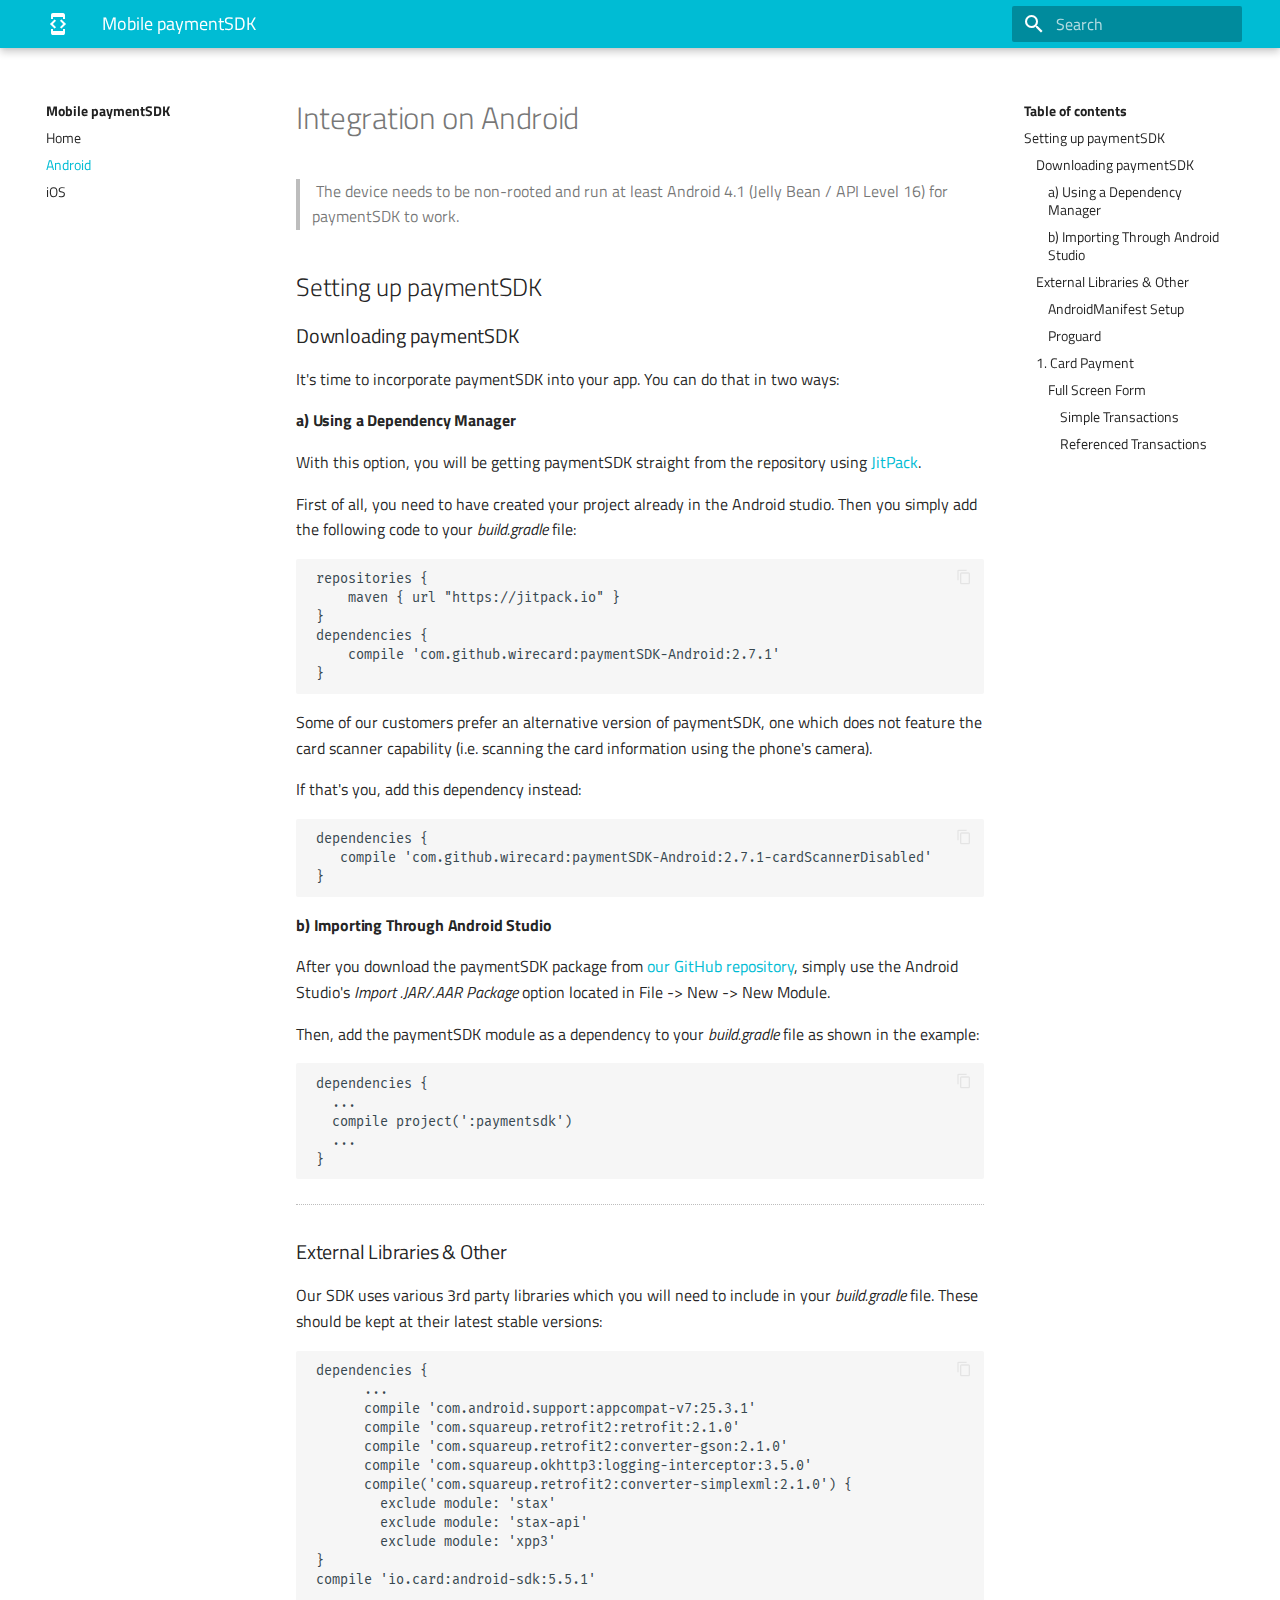
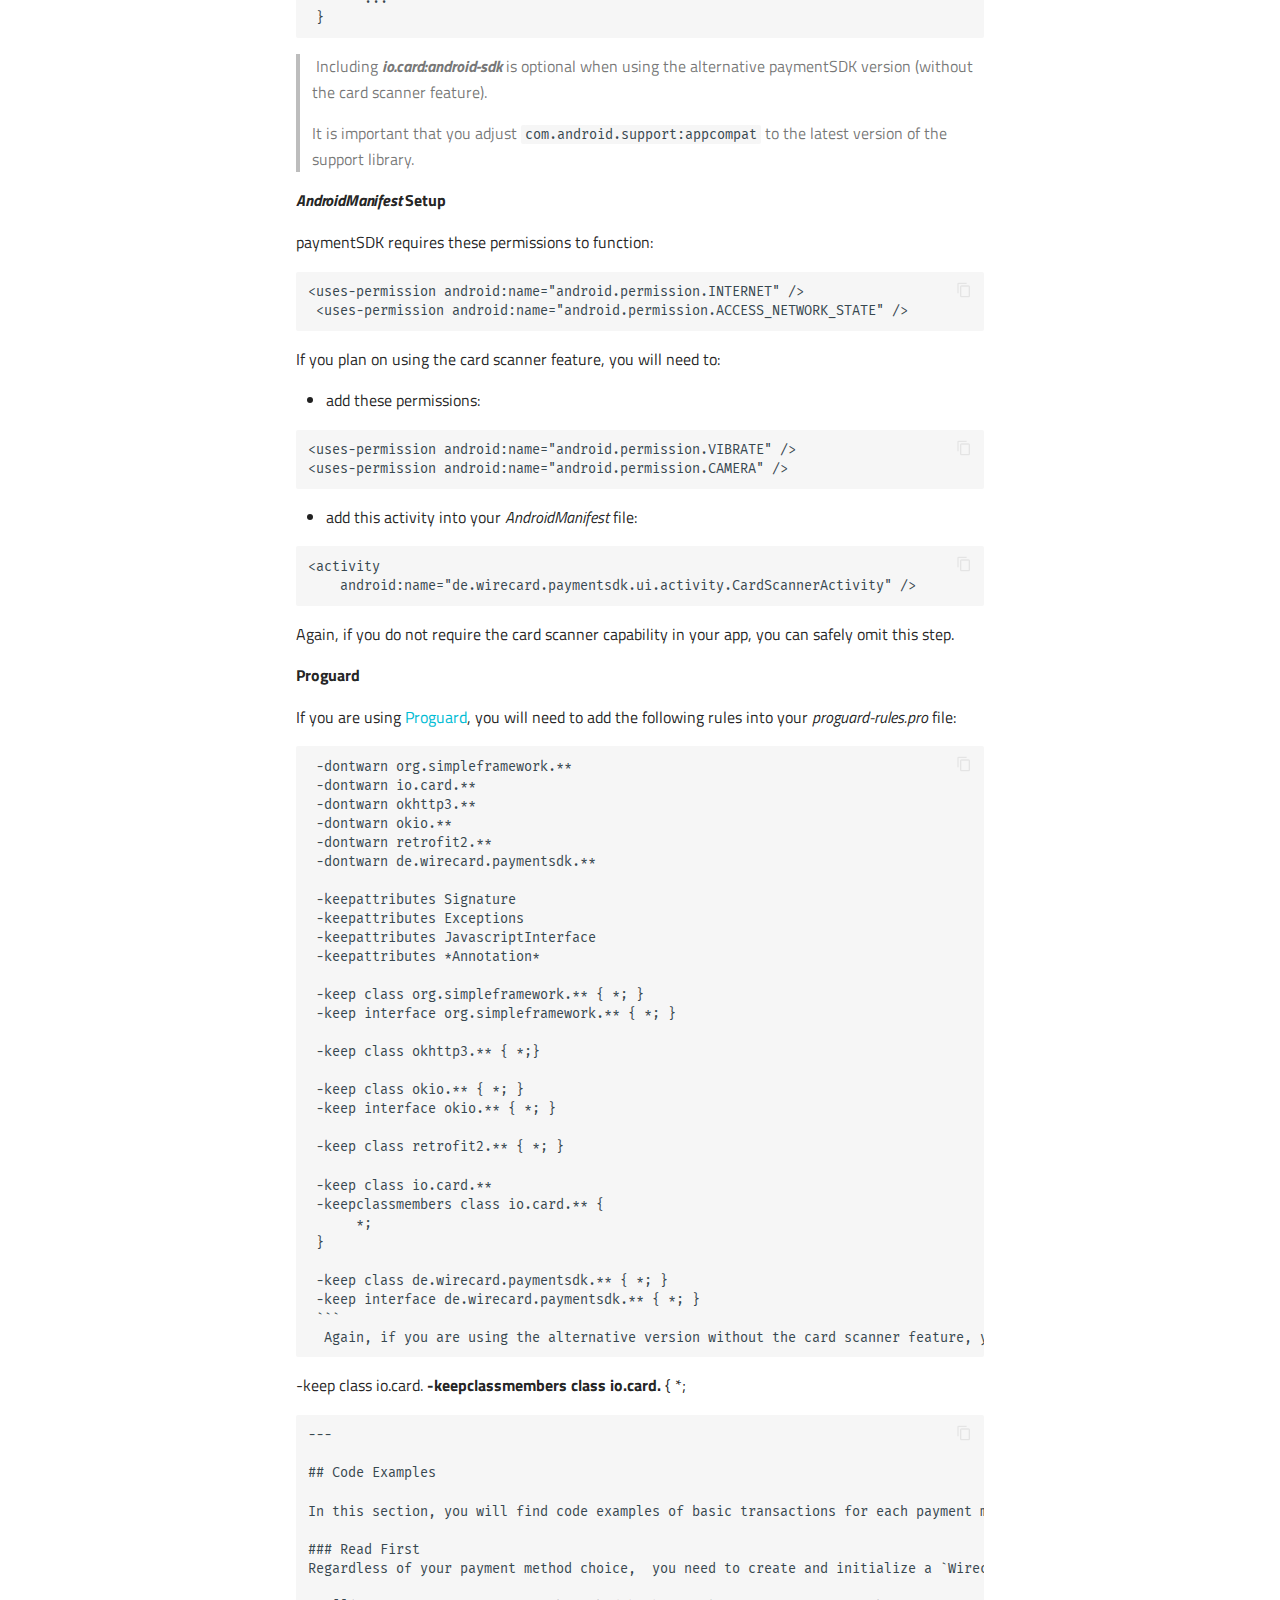
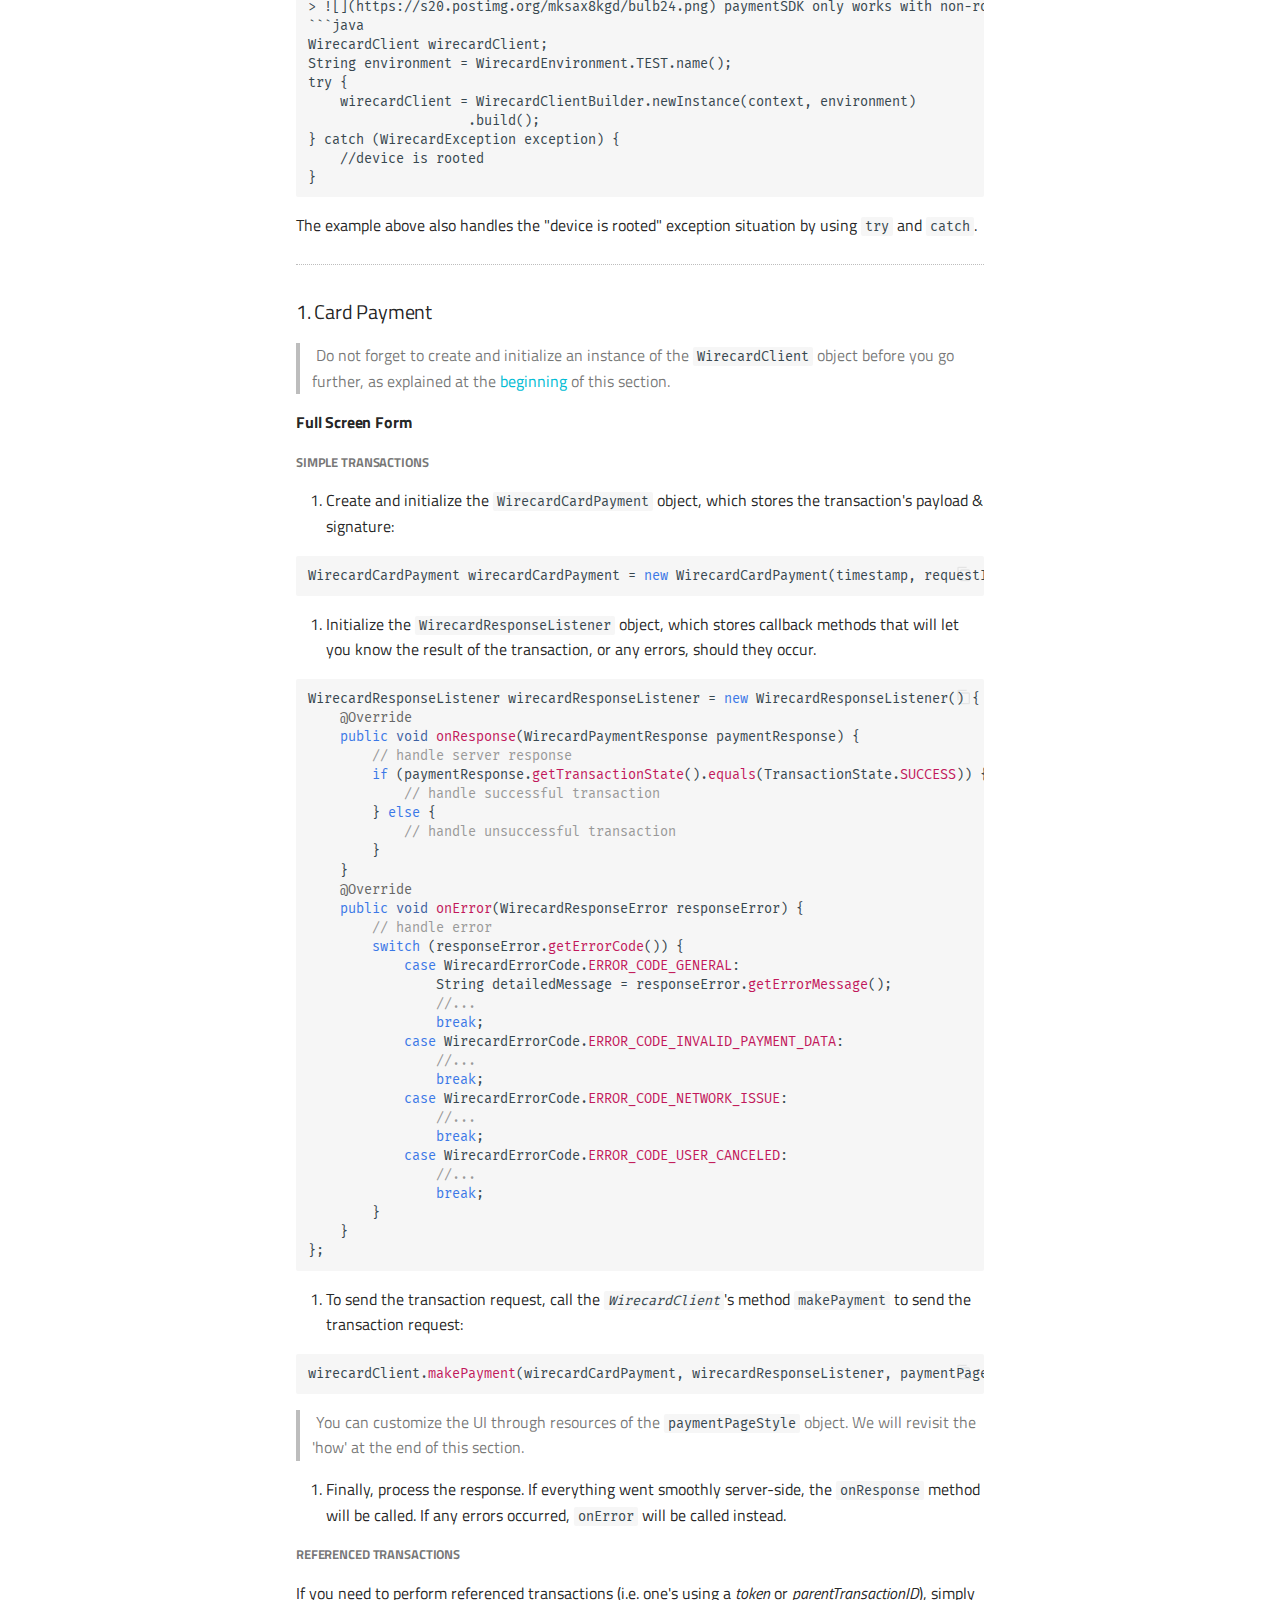
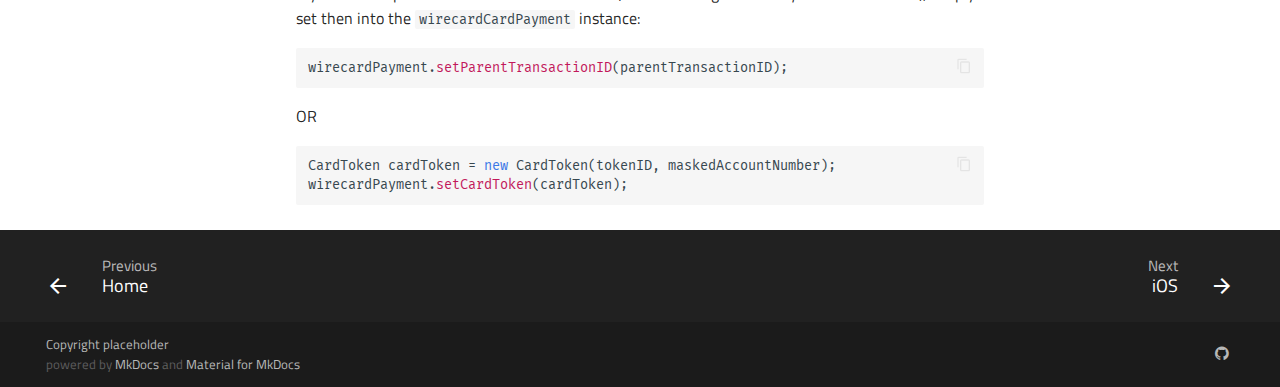
==== android/index.html @ 255731e9 "Add files via upload" ====
<!DOCTYPE html>
<html lang="en" class="no-js">
  <head>
    
      <meta charset="utf-8">
      <meta name="viewport" content="width=device-width,initial-scale=1">
      <meta http-equiv="x-ua-compatible" content="ie=edge">
      
        <meta name="description" content="A lightweight user interface for Wirecard Payment Gateway">
      
      
      
        <meta name="author" content="paymentSDK Team">
      
      
        <meta name="lang:clipboard.copy" content="Copy to clipboard">
      
        <meta name="lang:clipboard.copied" content="Copied to clipboard">
      
        <meta name="lang:search.language" content="en">
      
        <meta name="lang:search.pipeline.stopwords" content="True">
      
        <meta name="lang:search.pipeline.trimmer" content="True">
      
        <meta name="lang:search.result.none" content="No matching documents">
      
        <meta name="lang:search.result.one" content="1 matching document">
      
        <meta name="lang:search.result.other" content="# matching documents">
      
        <meta name="lang:search.tokenizer" content="[\s\-]+">
      
      <link rel="shortcut icon" href="../assets/images/favicon.png">
      <meta name="generator" content="mkdocs-0.17.3, mkdocs-material-2.7.3">
    
    
      
        <title>Android - Mobile paymentSDK</title>
      
    
    
      <link rel="stylesheet" href="../assets/stylesheets/application.8d40d89b.css">
      
        <link rel="stylesheet" href="../assets/stylesheets/application-palette.6079476c.css">
      
    
    
      <script src="../assets/javascripts/modernizr.1aa3b519.js"></script>
    
    
      <link href="https://fonts.gstatic.com" rel="preconnect" crossorigin>
      
        <link rel="stylesheet" href="https://fonts.googleapis.com/css?family=Titillium+Web:300,400,400i,700|Fira+Mono">
        <style>body,input{font-family:"Titillium Web","Helvetica Neue",Helvetica,Arial,sans-serif}code,kbd,pre{font-family:"Fira Mono","Courier New",Courier,monospace}</style>
      
      <link rel="stylesheet" href="https://fonts.googleapis.com/icon?family=Material+Icons">
    
    
    
  </head>
  
    
    
    <body dir="ltr" data-md-color-primary="cyan" data-md-color-accent="deep-orange">
  
    <svg class="md-svg">
      <defs>
        
        
      </defs>
    </svg>
    <input class="md-toggle" data-md-toggle="drawer" type="checkbox" id="drawer" autocomplete="off">
    <input class="md-toggle" data-md-toggle="search" type="checkbox" id="search" autocomplete="off">
    <label class="md-overlay" data-md-component="overlay" for="drawer"></label>
    
      <a href="#integration-on-android" tabindex="1" class="md-skip">
        Skip to content
      </a>
    
    
      <header class="md-header" data-md-component="header">
  <nav class="md-header-nav md-grid">
    <div class="md-flex">
      <div class="md-flex__cell md-flex__cell--shrink">
        <a href=".." title="Mobile paymentSDK" class="md-header-nav__button md-logo">
          
            <i class="md-icon">developer_mode</i>
          
        </a>
      </div>
      <div class="md-flex__cell md-flex__cell--shrink">
        <label class="md-icon md-icon--menu md-header-nav__button" for="drawer"></label>
      </div>
      <div class="md-flex__cell md-flex__cell--stretch">
        <div class="md-flex__ellipsis md-header-nav__title" data-md-component="title">
          
            
              <span class="md-header-nav__topic">
                Mobile paymentSDK
              </span>
              <span class="md-header-nav__topic">
                Android
              </span>
            
          
        </div>
      </div>
      <div class="md-flex__cell md-flex__cell--shrink">
        
          
            <label class="md-icon md-icon--search md-header-nav__button" for="search"></label>
            
<div class="md-search" data-md-component="search" role="dialog">
  <label class="md-search__overlay" for="search"></label>
  <div class="md-search__inner" role="search">
    <form class="md-search__form" name="search">
      <input type="text" class="md-search__input" name="query" placeholder="Search" autocapitalize="off" autocorrect="off" autocomplete="off" spellcheck="false" data-md-component="query" data-md-state="active">
      <label class="md-icon md-search__icon" for="search"></label>
      <button type="reset" class="md-icon md-search__icon" data-md-component="reset" tabindex="-1">
        &#xE5CD;
      </button>
    </form>
    <div class="md-search__output">
      <div class="md-search__scrollwrap" data-md-scrollfix>
        <div class="md-search-result" data-md-component="result">
          <div class="md-search-result__meta">
            Type to start searching
          </div>
          <ol class="md-search-result__list"></ol>
        </div>
      </div>
    </div>
  </div>
</div>
          
        
      </div>
      
    </div>
  </nav>
</header>
    
    <div class="md-container">
      
        
      
      
      <main class="md-main">
        <div class="md-main__inner md-grid" data-md-component="container">
          
            
              <div class="md-sidebar md-sidebar--primary" data-md-component="navigation">
                <div class="md-sidebar__scrollwrap">
                  <div class="md-sidebar__inner">
                    <nav class="md-nav md-nav--primary" data-md-level="0">
  <label class="md-nav__title md-nav__title--site" for="drawer">
    <span class="md-nav__button md-logo">
      
        <i class="md-icon">developer_mode</i>
      
    </span>
    Mobile paymentSDK
  </label>
  
  <ul class="md-nav__list" data-md-scrollfix>
    
      
      
      


  <li class="md-nav__item">
    <a href=".." title="Home" class="md-nav__link">
      Home
    </a>
  </li>

    
      
      
      

  


  <li class="md-nav__item md-nav__item--active">
    
    <input class="md-toggle md-nav__toggle" data-md-toggle="toc" type="checkbox" id="toc">
    
      
    
    
      <label class="md-nav__link md-nav__link--active" for="toc">
        Android
      </label>
    
    <a href="./" title="Android" class="md-nav__link md-nav__link--active">
      Android
    </a>
    
      
<nav class="md-nav md-nav--secondary">
  
  
    
  
  
    <label class="md-nav__title" for="toc">Table of contents</label>
    <ul class="md-nav__list" data-md-scrollfix>
      
        <li class="md-nav__item">
  <a href="#setting-up-paymentsdk" title="Setting up paymentSDK" class="md-nav__link">
    Setting up paymentSDK
  </a>
  
    <nav class="md-nav">
      <ul class="md-nav__list">
        
          <li class="md-nav__item">
  <a href="#downloading-paymentsdk" title="Downloading paymentSDK" class="md-nav__link">
    Downloading paymentSDK
  </a>
  
    <nav class="md-nav">
      <ul class="md-nav__list">
        
          <li class="md-nav__item">
  <a href="#a-using-a-dependency-manager" title="a) Using a Dependency Manager" class="md-nav__link">
    a) Using a Dependency Manager
  </a>
  
</li>
        
          <li class="md-nav__item">
  <a href="#b-importing-through-android-studio" title="b) Importing Through Android Studio" class="md-nav__link">
    b) Importing Through Android Studio
  </a>
  
</li>
        
      </ul>
    </nav>
  
</li>
        
          <li class="md-nav__item">
  <a href="#external-libraries-other" title="External Libraries &amp; Other" class="md-nav__link">
    External Libraries &amp; Other
  </a>
  
    <nav class="md-nav">
      <ul class="md-nav__list">
        
          <li class="md-nav__item">
  <a href="#androidmanifest-setup" title="AndroidManifest Setup" class="md-nav__link">
    AndroidManifest Setup
  </a>
  
</li>
        
          <li class="md-nav__item">
  <a href="#proguard" title="Proguard" class="md-nav__link">
    Proguard
  </a>
  
</li>
        
      </ul>
    </nav>
  
</li>
        
          <li class="md-nav__item">
  <a href="#1-card-payment" title="1. Card Payment" class="md-nav__link">
    1. Card Payment
  </a>
  
    <nav class="md-nav">
      <ul class="md-nav__list">
        
          <li class="md-nav__item">
  <a href="#full-screen-form" title="Full Screen Form" class="md-nav__link">
    Full Screen Form
  </a>
  
    <nav class="md-nav">
      <ul class="md-nav__list">
        
          <li class="md-nav__item">
  <a href="#simple-transactions" title="Simple Transactions" class="md-nav__link">
    Simple Transactions
  </a>
  
</li>
        
          <li class="md-nav__item">
  <a href="#referenced-transactions" title="Referenced Transactions" class="md-nav__link">
    Referenced Transactions
  </a>
  
</li>
        
      </ul>
    </nav>
  
</li>
        
      </ul>
    </nav>
  
</li>
        
      </ul>
    </nav>
  
</li>
      
      
      
      
      
    </ul>
  
</nav>
    
  </li>

    
      
      
      


  <li class="md-nav__item">
    <a href="../iOS/" title="iOS" class="md-nav__link">
      iOS
    </a>
  </li>

    
  </ul>
</nav>
                  </div>
                </div>
              </div>
            
            
              <div class="md-sidebar md-sidebar--secondary" data-md-component="toc">
                <div class="md-sidebar__scrollwrap">
                  <div class="md-sidebar__inner">
                    
<nav class="md-nav md-nav--secondary">
  
  
    
  
  
    <label class="md-nav__title" for="toc">Table of contents</label>
    <ul class="md-nav__list" data-md-scrollfix>
      
        <li class="md-nav__item">
  <a href="#setting-up-paymentsdk" title="Setting up paymentSDK" class="md-nav__link">
    Setting up paymentSDK
  </a>
  
    <nav class="md-nav">
      <ul class="md-nav__list">
        
          <li class="md-nav__item">
  <a href="#downloading-paymentsdk" title="Downloading paymentSDK" class="md-nav__link">
    Downloading paymentSDK
  </a>
  
    <nav class="md-nav">
      <ul class="md-nav__list">
        
          <li class="md-nav__item">
  <a href="#a-using-a-dependency-manager" title="a) Using a Dependency Manager" class="md-nav__link">
    a) Using a Dependency Manager
  </a>
  
</li>
        
          <li class="md-nav__item">
  <a href="#b-importing-through-android-studio" title="b) Importing Through Android Studio" class="md-nav__link">
    b) Importing Through Android Studio
  </a>
  
</li>
        
      </ul>
    </nav>
  
</li>
        
          <li class="md-nav__item">
  <a href="#external-libraries-other" title="External Libraries &amp; Other" class="md-nav__link">
    External Libraries &amp; Other
  </a>
  
    <nav class="md-nav">
      <ul class="md-nav__list">
        
          <li class="md-nav__item">
  <a href="#androidmanifest-setup" title="AndroidManifest Setup" class="md-nav__link">
    AndroidManifest Setup
  </a>
  
</li>
        
          <li class="md-nav__item">
  <a href="#proguard" title="Proguard" class="md-nav__link">
    Proguard
  </a>
  
</li>
        
      </ul>
    </nav>
  
</li>
        
          <li class="md-nav__item">
  <a href="#1-card-payment" title="1. Card Payment" class="md-nav__link">
    1. Card Payment
  </a>
  
    <nav class="md-nav">
      <ul class="md-nav__list">
        
          <li class="md-nav__item">
  <a href="#full-screen-form" title="Full Screen Form" class="md-nav__link">
    Full Screen Form
  </a>
  
    <nav class="md-nav">
      <ul class="md-nav__list">
        
          <li class="md-nav__item">
  <a href="#simple-transactions" title="Simple Transactions" class="md-nav__link">
    Simple Transactions
  </a>
  
</li>
        
          <li class="md-nav__item">
  <a href="#referenced-transactions" title="Referenced Transactions" class="md-nav__link">
    Referenced Transactions
  </a>
  
</li>
        
      </ul>
    </nav>
  
</li>
        
      </ul>
    </nav>
  
</li>
        
      </ul>
    </nav>
  
</li>
      
      
      
      
      
    </ul>
  
</nav>
                  </div>
                </div>
              </div>
            
          
          <div class="md-content">
            <article class="md-content__inner md-typeset">
              
                
                
                <h1 id="integration-on-android">Integration on Android<a class="headerlink" href="#integration-on-android" title="Permanent link">&para;</a></h1>
<blockquote>
<p><img alt="" src="https://s20.postimg.org/6p3gtxtvx/cog24.png" /> The device needs to be non-rooted and run at least Android 4.1 (Jelly Bean / API Level 16) for paymentSDK to work.</p>
</blockquote>
<h2 id="setting-up-paymentsdk">Setting up paymentSDK<a class="headerlink" href="#setting-up-paymentsdk" title="Permanent link">&para;</a></h2>
<h3 id="downloading-paymentsdk">Downloading paymentSDK<a class="headerlink" href="#downloading-paymentsdk" title="Permanent link">&para;</a></h3>
<p>It's time to incorporate paymentSDK into your app. You can do that in two ways:</p>
<h4 id="a-using-a-dependency-manager">a) Using a Dependency Manager<a class="headerlink" href="#a-using-a-dependency-manager" title="Permanent link">&para;</a></h4>
<p>With this option, you will be getting paymentSDK straight from the repository using <a href="https://jitpack.io/">JitPack</a>.</p>
<p>First of all, you need to have created your project already in the Android studio. Then you simply add the following code to your <em>build.gradle</em> file:</p>
<div class="codehilite"><pre><span></span> repositories {
     maven { url &quot;https://jitpack.io&quot; }
 }
 dependencies {
     compile &#39;com.github.wirecard:paymentSDK-Android:2.7.1&#39;
 }
</pre></div>


<p>Some of our customers prefer an alternative version of paymentSDK, one which does not feature the card scanner capability (i.e. scanning the card information using the phone's camera).</p>
<p>If that's you, add this dependency instead:</p>
<div class="codehilite"><pre><span></span> dependencies {
    compile &#39;com.github.wirecard:paymentSDK-Android:2.7.1-cardScannerDisabled&#39;
 }
</pre></div>


<h4 id="b-importing-through-android-studio">b) Importing Through Android Studio<a class="headerlink" href="#b-importing-through-android-studio" title="Permanent link">&para;</a></h4>
<p>After you download the paymentSDK package from <a href="https://github.com/wirecard/paymentSDK-Android">our GitHub repository</a>, simply use the Android Studio's <em>Import .JAR/.AAR Package</em> option located in File -&gt; New -&gt; New Module.</p>
<p>Then, add the paymentSDK module as a dependency to your <em>build.gradle</em> file as shown in the example:</p>
<div class="codehilite"><pre><span></span> dependencies {
   ...
   compile project(&#39;:paymentsdk&#39;)
   ...
 }
</pre></div>


<hr />
<h3 id="external-libraries-other">External Libraries &amp; Other<a class="headerlink" href="#external-libraries-other" title="Permanent link">&para;</a></h3>
<p>Our SDK uses various 3rd party libraries which you will need to include in your <em>build.gradle</em> file. These should be kept at their latest stable versions:</p>
<div class="codehilite"><pre><span></span> dependencies {
       ...
       compile &#39;com.android.support:appcompat-v7:25.3.1&#39;
       compile &#39;com.squareup.retrofit2:retrofit:2.1.0&#39;
       compile &#39;com.squareup.retrofit2:converter-gson:2.1.0&#39;
       compile &#39;com.squareup.okhttp3:logging-interceptor:3.5.0&#39;
       compile(&#39;com.squareup.retrofit2:converter-simplexml:2.1.0&#39;) {
         exclude module: &#39;stax&#39;
         exclude module: &#39;stax-api&#39;
         exclude module: &#39;xpp3&#39;
 }
 compile &#39;io.card:android-sdk:5.5.1&#39; 
       ...
 }
</pre></div>


<blockquote>
<p><img alt="" src="https://s20.postimg.org/mksax8kgd/bulb24.png" /> Including <strong><em>io.card:android-sdk</em></strong>  is optional when using the alternative paymentSDK version (without the card scanner feature).</p>
<p>It is important that you adjust <code>com.android.support:appcompat</code> to the latest version of the support library.</p>
</blockquote>
<h4 id="androidmanifest-setup"><em>AndroidManifest</em> Setup<a class="headerlink" href="#androidmanifest-setup" title="Permanent link">&para;</a></h4>
<p>paymentSDK  requires these permissions to function:</p>
<div class="codehilite"><pre><span></span>&lt;uses-permission android:name=&quot;android.permission.INTERNET&quot; /&gt;
 &lt;uses-permission android:name=&quot;android.permission.ACCESS_NETWORK_STATE&quot; /&gt;
</pre></div>


<p>If you plan on using the card scanner feature, you will need to:</p>
<ul>
<li>add these permissions:</li>
</ul>
<div class="codehilite"><pre><span></span>&lt;uses-permission android:name=&quot;android.permission.VIBRATE&quot; /&gt;
&lt;uses-permission android:name=&quot;android.permission.CAMERA&quot; /&gt; 
</pre></div>


<ul>
<li>add this activity into your <em>AndroidManifest</em> file:</li>
</ul>
<div class="codehilite"><pre><span></span>&lt;activity
    android:name=&quot;de.wirecard.paymentsdk.ui.activity.CardScannerActivity&quot; /&gt; 
</pre></div>


<p>Again, if you do not require the card scanner capability in your app, you can safely omit this step. </p>
<h4 id="proguard">Proguard<a class="headerlink" href="#proguard" title="Permanent link">&para;</a></h4>
<p>If you are using <a href="https://www.guardsquare.com/en/proguard">Proguard</a>, you will need to add the following rules into your <em>proguard-rules.pro</em> file:</p>
<div class="codehilite"><pre><span></span> -dontwarn org.simpleframework.**
 -dontwarn io.card.**
 -dontwarn okhttp3.**
 -dontwarn okio.**
 -dontwarn retrofit2.**
 -dontwarn de.wirecard.paymentsdk.**

 -keepattributes Signature
 -keepattributes Exceptions
 -keepattributes JavascriptInterface
 -keepattributes *Annotation*

 -keep class org.simpleframework.** { *; }
 -keep interface org.simpleframework.** { *; }

 -keep class okhttp3.** { *;}

 -keep class okio.** { *; }
 -keep interface okio.** { *; }

 -keep class retrofit2.** { *; }

 -keep class io.card.**
 -keepclassmembers class io.card.** {
      *;
 }

 -keep class de.wirecard.paymentsdk.** { *; }
 -keep interface de.wirecard.paymentsdk.** { *; }
 ```
  Again, if you are using the alternative version without the card scanner feature, you can leave out this part:
</pre></div>


<p>-keep class io.card.<strong>
 -keepclassmembers class io.card.</strong> {
      *;</p>
<div class="codehilite"><pre><span></span>---

## Code Examples

In this section, you will find code examples of basic transactions for each payment method.

### Read First
Regardless of your payment method choice,  you need to create and initialize a `WirecardClient` instance before anything else:

&gt; ![](https://s20.postimg.org/mksax8kgd/bulb24.png) paymentSDK only works with non-rooted devices; if it detects a device that is rooted, it will throw an exception during initialization of the `WirecardClient` object. 
```java
WirecardClient wirecardClient;
String environment = WirecardEnvironment.TEST.name();
try {
    wirecardClient = WirecardClientBuilder.newInstance(context, environment)
                    .build();
} catch (WirecardException exception) {
    //device is rooted
}
</pre></div>


<p>The example above also handles the "device is rooted" exception situation by using <code>try</code> and <code>catch</code>.</p>
<hr />
<h3 id="1-card-payment">1. Card Payment<a class="headerlink" href="#1-card-payment" title="Permanent link">&para;</a></h3>
<blockquote>
<p><img alt="" src="https://s20.postimg.org/mksax8kgd/bulb24.png" /> Do not forget to create and initialize an instance of the <code>WirecardClient</code> object before you go further, as explained at the <a href="#read-first">beginning</a> of this section.</p>
</blockquote>
<h4 id="full-screen-form">Full Screen Form<a class="headerlink" href="#full-screen-form" title="Permanent link">&para;</a></h4>
<h5 id="simple-transactions">Simple Transactions<a class="headerlink" href="#simple-transactions" title="Permanent link">&para;</a></h5>
<ol>
<li>Create and initialize the  <code>WirecardCardPayment</code> object, which stores the transaction's payload &amp; signature:</li>
</ol>
<div class="codehilite"><pre><span></span><span class="n">WirecardCardPayment</span> <span class="n">wirecardCardPayment</span> <span class="o">=</span> <span class="k">new</span> <span class="n">WirecardCardPayment</span><span class="o">(</span><span class="n">timestamp</span><span class="o">,</span> <span class="n">requestID</span><span class="o">,</span> <span class="n">merchantID</span><span class="o">,</span> <span class="n">transactionType</span><span class="o">,</span> <span class="n">amount</span><span class="o">,</span> <span class="n">currency</span><span class="o">,</span> <span class="n">signature</span><span class="o">);</span>
</pre></div>


<ol>
<li>Initialize the <code>WirecardResponseListener</code> object, which stores callback methods that will let you know the result of the transaction, or any errors, should they occur.</li>
</ol>
<div class="codehilite"><pre><span></span><span class="n">WirecardResponseListener</span> <span class="n">wirecardResponseListener</span> <span class="o">=</span> <span class="k">new</span> <span class="n">WirecardResponseListener</span><span class="o">()</span> <span class="o">{</span>
    <span class="nd">@Override</span>
    <span class="kd">public</span> <span class="kt">void</span> <span class="nf">onResponse</span><span class="o">(</span><span class="n">WirecardPaymentResponse</span> <span class="n">paymentResponse</span><span class="o">)</span> <span class="o">{</span>
        <span class="c1">// handle server response</span>
        <span class="k">if</span> <span class="o">(</span><span class="n">paymentResponse</span><span class="o">.</span><span class="na">getTransactionState</span><span class="o">().</span><span class="na">equals</span><span class="o">(</span><span class="n">TransactionState</span><span class="o">.</span><span class="na">SUCCESS</span><span class="o">))</span> <span class="o">{</span>
            <span class="c1">// handle successful transaction</span>
        <span class="o">}</span> <span class="k">else</span> <span class="o">{</span>
            <span class="c1">// handle unsuccessful transaction</span>
        <span class="o">}</span>
    <span class="o">}</span>
    <span class="nd">@Override</span>
    <span class="kd">public</span> <span class="kt">void</span> <span class="nf">onError</span><span class="o">(</span><span class="n">WirecardResponseError</span> <span class="n">responseError</span><span class="o">)</span> <span class="o">{</span>
        <span class="c1">// handle error</span>
        <span class="k">switch</span> <span class="o">(</span><span class="n">responseError</span><span class="o">.</span><span class="na">getErrorCode</span><span class="o">())</span> <span class="o">{</span>
            <span class="k">case</span> <span class="n">WirecardErrorCode</span><span class="o">.</span><span class="na">ERROR_CODE_GENERAL</span><span class="o">:</span>
                <span class="n">String</span> <span class="n">detailedMessage</span> <span class="o">=</span> <span class="n">responseError</span><span class="o">.</span><span class="na">getErrorMessage</span><span class="o">();</span>
                <span class="c1">//...</span>
                <span class="k">break</span><span class="o">;</span>
            <span class="k">case</span> <span class="n">WirecardErrorCode</span><span class="o">.</span><span class="na">ERROR_CODE_INVALID_PAYMENT_DATA</span><span class="o">:</span>
                <span class="c1">//...</span>
                <span class="k">break</span><span class="o">;</span>
            <span class="k">case</span> <span class="n">WirecardErrorCode</span><span class="o">.</span><span class="na">ERROR_CODE_NETWORK_ISSUE</span><span class="o">:</span>
                <span class="c1">//...</span>
                <span class="k">break</span><span class="o">;</span>
            <span class="k">case</span> <span class="n">WirecardErrorCode</span><span class="o">.</span><span class="na">ERROR_CODE_USER_CANCELED</span><span class="o">:</span>
                <span class="c1">//...</span>
                <span class="k">break</span><span class="o">;</span>
        <span class="o">}</span>
    <span class="o">}</span>
<span class="o">};</span>
</pre></div>


<ol>
<li>To send the transaction request, call the <em><code>WirecardClient</code></em>'s method <code>makePayment</code> to send the transaction request:</li>
</ol>
<div class="codehilite"><pre><span></span><span class="n">wirecardClient</span><span class="o">.</span><span class="na">makePayment</span><span class="o">(</span><span class="n">wirecardCardPayment</span><span class="o">,</span> <span class="n">wirecardResponseListener</span><span class="o">,</span> <span class="n">paymentPageStyle</span><span class="o">);</span>
</pre></div>


<blockquote>
<p><img alt="" src="https://s20.postimg.org/gax1a8l1p/book24.png" /> You can customize the UI through resources of the <code>paymentPageStyle</code> object. We will revisit the 'how' at the end of this section.</p>
</blockquote>
<ol>
<li>Finally, process the response. If everything went smoothly server-side, the <code>onResponse</code> method will be called. If any errors occurred, <code>onError</code> will be called instead.</li>
</ol>
<h5 id="referenced-transactions">Referenced Transactions<a class="headerlink" href="#referenced-transactions" title="Permanent link">&para;</a></h5>
<p>If you need to perform referenced transactions (i.e. one's using a <em>token</em> or <em>parentTransactionID</em>), simply set then into the <code>wirecardCardPayment</code> instance:</p>
<div class="codehilite"><pre><span></span><span class="n">wirecardPayment</span><span class="o">.</span><span class="na">setParentTransactionID</span><span class="o">(</span><span class="n">parentTransactionID</span><span class="o">);</span>
</pre></div>


<p>OR</p>
<div class="codehilite"><pre><span></span><span class="n">CardToken</span> <span class="n">cardToken</span> <span class="o">=</span> <span class="k">new</span> <span class="n">CardToken</span><span class="o">(</span><span class="n">tokenID</span><span class="o">,</span> <span class="n">maskedAccountNumber</span><span class="o">);</span>
<span class="n">wirecardPayment</span><span class="o">.</span><span class="na">setCardToken</span><span class="o">(</span><span class="n">cardToken</span><span class="o">);</span>
</pre></div>
                
                  
                
              
              
                


              
            </article>
          </div>
        </div>
      </main>
      
        
<footer class="md-footer">
  
    <div class="md-footer-nav">
      <nav class="md-footer-nav__inner md-grid">
        
          <a href=".." title="Home" class="md-flex md-footer-nav__link md-footer-nav__link--prev" rel="prev">
            <div class="md-flex__cell md-flex__cell--shrink">
              <i class="md-icon md-icon--arrow-back md-footer-nav__button"></i>
            </div>
            <div class="md-flex__cell md-flex__cell--stretch md-footer-nav__title">
              <span class="md-flex__ellipsis">
                <span class="md-footer-nav__direction">
                  Previous
                </span>
                Home
              </span>
            </div>
          </a>
        
        
          <a href="../iOS/" title="iOS" class="md-flex md-footer-nav__link md-footer-nav__link--next" rel="next">
            <div class="md-flex__cell md-flex__cell--stretch md-footer-nav__title">
              <span class="md-flex__ellipsis">
                <span class="md-footer-nav__direction">
                  Next
                </span>
                iOS
              </span>
            </div>
            <div class="md-flex__cell md-flex__cell--shrink">
              <i class="md-icon md-icon--arrow-forward md-footer-nav__button"></i>
            </div>
          </a>
        
      </nav>
    </div>
  
  <div class="md-footer-meta md-typeset">
    <div class="md-footer-meta__inner md-grid">
      <div class="md-footer-copyright">
        
          <div class="md-footer-copyright__highlight">
            Copyright placeholder
          </div>
        
        powered by
        <a href="http://www.mkdocs.org">MkDocs</a>
        and
        <a href="https://squidfunk.github.io/mkdocs-material/">
          Material for MkDocs</a>
      </div>
      
        
  <div class="md-footer-social">
    
    <link rel="stylesheet" href="https://cdnjs.cloudflare.com/ajax/libs/font-awesome/4.7.0/css/font-awesome.min.css">
    
      <a href="https://github.com/wirecard" class="md-footer-social__link fa fa-github"></a>
    
  </div>

      
    </div>
  </div>
</footer>
      
    </div>
    
      <script src="../assets/javascripts/application.b438e6c5.js"></script>
      
      <script>app.initialize({version:"0.17.3",url:{base:".."}})</script>
      
    
    
      
    
  </body>
</html>
---- assets/stylesheets/application.8d40d89b.css ----
html{box-sizing:border-box}*,:after,:before{box-sizing:inherit}html{-webkit-text-size-adjust:none;-moz-text-size-adjust:none;-ms-text-size-adjust:none;text-size-adjust:none}body{margin:0}hr{overflow:visible;box-sizing:content-box}a{-webkit-text-decoration-skip:objects}a,button,input,label{-webkit-tap-highlight-color:transparent}a{color:inherit;text-decoration:none}small,sub,sup{font-size:80%}sub,sup{position:relative;line-height:0;vertical-align:baseline}sub{bottom:-.25em}sup{top:-.5em}img{border-style:none}table{border-collapse:separate;border-spacing:0}td,th{font-weight:400;vertical-align:top}button{margin:0;padding:0;border:0;outline-style:none;background:transparent;font-size:inherit}input{border:0;outline:0}.md-clipboard:before,.md-icon,.md-nav__button,.md-nav__link:after,.md-nav__title:before,.md-search-result__article--document:before,.md-source-file:before,.md-typeset .admonition>.admonition-title:before,.md-typeset .admonition>summary:before,.md-typeset .critic.comment:before,.md-typeset .footnote-backref,.md-typeset .task-list-control .task-list-indicator:before,.md-typeset details>.admonition-title:before,.md-typeset details>summary:before,.md-typeset summary:after{font-family:Material Icons;font-style:normal;font-variant:normal;font-weight:400;line-height:1;text-transform:none;white-space:nowrap;speak:none;word-wrap:normal;direction:ltr}.md-content__icon,.md-footer-nav__button,.md-header-nav__button,.md-nav__button,.md-nav__title:before,.md-search-result__article--document:before{display:inline-block;margin:.4rem;padding:.8rem;font-size:2.4rem;cursor:pointer}.md-icon--arrow-back:before{content:"\E5C4"}.md-icon--arrow-forward:before{content:"\E5C8"}.md-icon--menu:before{content:"\E5D2"}.md-icon--search:before{content:"\E8B6"}[dir=rtl] .md-icon--arrow-back:before{content:"\E5C8"}[dir=rtl] .md-icon--arrow-forward:before{content:"\E5C4"}body{-webkit-font-smoothing:antialiased;-moz-osx-font-smoothing:grayscale}body,input{color:rgba(0,0,0,.87);-webkit-font-feature-settings:"kern","liga";font-feature-settings:"kern","liga";font-family:Helvetica Neue,Helvetica,Arial,sans-serif}code,kbd,pre{color:rgba(0,0,0,.87);-webkit-font-feature-settings:"kern";font-feature-settings:"kern";font-family:Courier New,Courier,monospace}.md-typeset{font-size:1.6rem;line-height:1.6;-webkit-print-color-adjust:exact}.md-typeset blockquote,.md-typeset ol,.md-typeset p,.md-typeset ul{margin:1em 0}.md-typeset h1{margin:0 0 4rem;color:rgba(0,0,0,.54);font-size:3.125rem;line-height:1.3}.md-typeset h1,.md-typeset h2{font-weight:300;letter-spacing:-.01em}.md-typeset h2{margin:4rem 0 1.6rem;font-size:2.5rem;line-height:1.4}.md-typeset h3{margin:3.2rem 0 1.6rem;font-size:2rem;font-weight:400;letter-spacing:-.01em;line-height:1.5}.md-typeset h2+h3{margin-top:1.6rem}.md-typeset h4{font-size:1.6rem}.md-typeset h4,.md-typeset h5,.md-typeset h6{margin:1.6rem 0;font-weight:700;letter-spacing:-.01em}.md-typeset h5,.md-typeset h6{color:rgba(0,0,0,.54);font-size:1.28rem}.md-typeset h5{text-transform:uppercase}.md-typeset hr{margin:1.5em 0;border-bottom:.1rem dotted rgba(0,0,0,.26)}.md-typeset a{color:#3f51b5;word-break:break-word}.md-typeset a,.md-typeset a:before{transition:color .125s}.md-typeset a:active,.md-typeset a:hover{color:#536dfe}.md-typeset code,.md-typeset pre{background-color:hsla(0,0%,93%,.5);color:#37474f;font-size:85%;direction:ltr}.md-typeset code{margin:0 .29412em;padding:.07353em 0;border-radius:.2rem;box-shadow:.29412em 0 0 hsla(0,0%,93%,.5),-.29412em 0 0 hsla(0,0%,93%,.5);word-break:break-word;-webkit-box-decoration-break:clone;box-decoration-break:clone}.md-typeset h1 code,.md-typeset h2 code,.md-typeset h3 code,.md-typeset h4 code,.md-typeset h5 code,.md-typeset h6 code{margin:0;background-color:transparent;box-shadow:none}.md-typeset a>code{margin:inherit;padding:inherit;border-radius:none;background-color:inherit;color:inherit;box-shadow:none}.md-typeset pre{position:relative;margin:1em 0;border-radius:.2rem;line-height:1.4;-webkit-overflow-scrolling:touch}.md-typeset pre>code{display:block;margin:0;padding:1.05rem 1.2rem;background-color:transparent;font-size:inherit;box-shadow:none;-webkit-box-decoration-break:none;box-decoration-break:none;overflow:auto}.md-typeset pre>code::-webkit-scrollbar{width:.4rem;height:.4rem}.md-typeset pre>code::-webkit-scrollbar-thumb{background-color:rgba(0,0,0,.26)}.md-typeset pre>code::-webkit-scrollbar-thumb:hover{background-color:#536dfe}.md-typeset kbd{padding:0 .29412em;border:.1rem solid #c9c9c9;border-radius:.3rem;border-bottom-color:#bcbcbc;background-color:#fcfcfc;color:#555;font-size:85%;box-shadow:0 .1rem 0 #b0b0b0;word-break:break-word}.md-typeset mark{margin:0 .25em;padding:.0625em 0;border-radius:.2rem;background-color:rgba(255,235,59,.5);box-shadow:.25em 0 0 rgba(255,235,59,.5),-.25em 0 0 rgba(255,235,59,.5);word-break:break-word;-webkit-box-decoration-break:clone;box-decoration-break:clone}.md-typeset abbr{border-bottom:.1rem dotted rgba(0,0,0,.54);text-decoration:none;cursor:help}.md-typeset small{opacity:.75}.md-typeset sub,.md-typeset sup{margin-left:.07812em}[dir=rtl] .md-typeset sub,[dir=rtl] .md-typeset sup{margin-right:.07812em;margin-left:0}.md-typeset blockquote{padding-left:1.2rem;border-left:.4rem solid rgba(0,0,0,.26);color:rgba(0,0,0,.54)}[dir=rtl] .md-typeset blockquote{padding-right:1.2rem;padding-left:0;border-right:.4rem solid rgba(0,0,0,.26);border-left:initial}.md-typeset ul{list-style-type:disc}.md-typeset ol,.md-typeset ul{margin-left:.625em;padding:0}[dir=rtl] .md-typeset ol,[dir=rtl] .md-typeset ul{margin-right:.625em;margin-left:0}.md-typeset ol ol,.md-typeset ul ol{list-style-type:lower-alpha}.md-typeset ol ol ol,.md-typeset ul ol ol{list-style-type:lower-roman}.md-typeset ol li,.md-typeset ul li{margin-bottom:.5em;margin-left:1.25em}[dir=rtl] .md-typeset ol li,[dir=rtl] .md-typeset ul li{margin-right:1.25em;margin-left:0}.md-typeset ol li blockquote,.md-typeset ol li p,.md-typeset ul li blockquote,.md-typeset ul li p{margin:.5em 0}.md-typeset ol li:last-child,.md-typeset ul li:last-child{margin-bottom:0}.md-typeset ol li ol,.md-typeset ol li ul,.md-typeset ul li ol,.md-typeset ul li ul{margin:.5em 0 .5em .625em}[dir=rtl] .md-typeset ol li ol,[dir=rtl] .md-typeset ol li ul,[dir=rtl] .md-typeset ul li ol,[dir=rtl] .md-typeset ul li ul{margin-right:.625em;margin-left:0}.md-typeset dd{margin:1em 0 1em 1.875em}[dir=rtl] .md-typeset dd{margin-right:1.875em;margin-left:0}.md-typeset iframe,.md-typeset img,.md-typeset svg{max-width:100%}.md-typeset table:not([class]){box-shadow:0 2px 2px 0 rgba(0,0,0,.14),0 1px 5px 0 rgba(0,0,0,.12),0 3px 1px -2px rgba(0,0,0,.2);display:inline-block;max-width:100%;border-radius:.2rem;font-size:1.28rem;overflow:auto;-webkit-overflow-scrolling:touch}.md-typeset table:not([class])+*{margin-top:1.5em}.md-typeset table:not([class]) td:not([align]),.md-typeset table:not([class]) th:not([align]){text-align:left}[dir=rtl] .md-typeset table:not([class]) td:not([align]),[dir=rtl] .md-typeset table:not([class]) th:not([align]){text-align:right}.md-typeset table:not([class]) th{min-width:10rem;padding:1.2rem 1.6rem;background-color:rgba(0,0,0,.54);color:#fff;vertical-align:top}.md-typeset table:not([class]) td{padding:1.2rem 1.6rem;border-top:.1rem solid rgba(0,0,0,.07);vertical-align:top}.md-typeset table:not([class]) tr:first-child td{border-top:0}.md-typeset table:not([class]) a{word-break:normal}.md-typeset__scrollwrap{margin:1em -1.6rem;overflow-x:auto;-webkit-overflow-scrolling:touch}.md-typeset .md-typeset__table{display:inline-block;margin-bottom:.5em;padding:0 1.6rem}.md-typeset .md-typeset__table table{display:table;width:100%;margin:0;overflow:hidden}html{font-size:62.5%;overflow-x:hidden}body,html{height:100%}body{position:relative}hr{display:block;height:.1rem;padding:0;border:0}.md-svg{display:none}.md-grid{max-width:122rem;margin-right:auto;margin-left:auto}.md-container,.md-main{overflow:auto}.md-container{display:table;width:100%;height:100%;padding-top:4.8rem;table-layout:fixed}.md-main{display:table-row;height:100%}.md-main__inner{height:100%;padding-top:3rem;padding-bottom:.1rem}.md-toggle{display:none}.md-overlay{position:fixed;top:0;width:0;height:0;transition:width 0s .25s,height 0s .25s,opacity .25s;background-color:rgba(0,0,0,.54);opacity:0;z-index:3}.md-flex{display:table}.md-flex__cell{display:table-cell;position:relative;vertical-align:top}.md-flex__cell--shrink{width:0}.md-flex__cell--stretch{display:table;width:100%;table-layout:fixed}.md-flex__ellipsis{display:table-cell;text-overflow:ellipsis;white-space:nowrap;overflow:hidden}.md-skip{position:fixed;width:.1rem;height:.1rem;margin:1rem;padding:.6rem 1rem;clip:rect(.1rem);-webkit-transform:translateY(.8rem);transform:translateY(.8rem);border-radius:.2rem;background-color:rgba(0,0,0,.87);color:#fff;font-size:1.28rem;opacity:0;overflow:hidden}.md-skip:focus{width:auto;height:auto;clip:auto;-webkit-transform:translateX(0);transform:translateX(0);transition:opacity .175s 75ms,-webkit-transform .25s cubic-bezier(.4,0,.2,1);transition:transform .25s cubic-bezier(.4,0,.2,1),opacity .175s 75ms;transition:transform .25s cubic-bezier(.4,0,.2,1),opacity .175s 75ms,-webkit-transform .25s cubic-bezier(.4,0,.2,1);opacity:1;z-index:10}@page{margin:25mm}.md-clipboard{position:absolute;top:.6rem;right:.6rem;width:2.8rem;height:2.8rem;border-radius:.2rem;font-size:1.6rem;cursor:pointer;z-index:1;-webkit-backface-visibility:hidden;backface-visibility:hidden}.md-clipboard:before{transition:color .25s,opacity .25s;color:rgba(0,0,0,.07);content:"\E14D"}.codehilite:hover .md-clipboard:before,.md-typeset .highlight:hover .md-clipboard:before,pre:hover .md-clipboard:before{color:rgba(0,0,0,.54)}.md-clipboard:focus:before,.md-clipboard:hover:before{color:#536dfe}.md-clipboard__message{display:block;position:absolute;top:0;right:3.4rem;padding:.6rem 1rem;-webkit-transform:translateX(.8rem);transform:translateX(.8rem);transition:opacity .175s,-webkit-transform .25s cubic-bezier(.9,.1,.9,0);transition:transform .25s cubic-bezier(.9,.1,.9,0),opacity .175s;transition:transform .25s cubic-bezier(.9,.1,.9,0),opacity .175s,-webkit-transform .25s cubic-bezier(.9,.1,.9,0);border-radius:.2rem;background-color:rgba(0,0,0,.54);color:#fff;font-size:1.28rem;white-space:nowrap;opacity:0;pointer-events:none}.md-clipboard__message--active{-webkit-transform:translateX(0);transform:translateX(0);transition:opacity .175s 75ms,-webkit-transform .25s cubic-bezier(.4,0,.2,1);transition:transform .25s cubic-bezier(.4,0,.2,1),opacity .175s 75ms;transition:transform .25s cubic-bezier(.4,0,.2,1),opacity .175s 75ms,-webkit-transform .25s cubic-bezier(.4,0,.2,1);opacity:1;pointer-events:auto}.md-clipboard__message:before{content:attr(aria-label)}.md-clipboard__message:after{display:block;position:absolute;top:50%;right:-.4rem;width:0;margin-top:-.4rem;border-width:.4rem 0 .4rem .4rem;border-style:solid;border-color:transparent rgba(0,0,0,.54);content:""}.md-content__inner{margin:0 1.6rem 2.4rem;padding-top:1.2rem}.md-content__inner:before{display:block;height:.8rem;content:""}.md-content__inner>:last-child{margin-bottom:0}.md-content__icon{position:relative;margin:.8rem 0;padding:0;float:right}.md-typeset .md-content__icon{color:rgba(0,0,0,.26)}.md-header{position:fixed;top:0;right:0;left:0;height:4.8rem;transition:background-color .25s,color .25s;background-color:#3f51b5;color:#fff;box-shadow:none;z-index:2;-webkit-backface-visibility:hidden;backface-visibility:hidden}.no-js .md-header{transition:none;box-shadow:none}.md-header[data-md-state=shadow]{transition:background-color .25s,color .25s,box-shadow .25s;box-shadow:0 0 .4rem rgba(0,0,0,.1),0 .4rem .8rem rgba(0,0,0,.2)}.md-header-nav{padding:0 .4rem}.md-header-nav__button{position:relative;transition:opacity .25s;z-index:1}.md-header-nav__button:hover{opacity:.7}.md-header-nav__button.md-logo *{display:block}.no-js .md-header-nav__button.md-icon--search{display:none}.md-header-nav__topic{display:block;position:absolute;transition:opacity .15s,-webkit-transform .4s cubic-bezier(.1,.7,.1,1);transition:transform .4s cubic-bezier(.1,.7,.1,1),opacity .15s;transition:transform .4s cubic-bezier(.1,.7,.1,1),opacity .15s,-webkit-transform .4s cubic-bezier(.1,.7,.1,1);text-overflow:ellipsis;white-space:nowrap;overflow:hidden}.md-header-nav__topic+.md-header-nav__topic{-webkit-transform:translateX(2.5rem);transform:translateX(2.5rem);transition:opacity .15s,-webkit-transform .4s cubic-bezier(1,.7,.1,.1);transition:transform .4s cubic-bezier(1,.7,.1,.1),opacity .15s;transition:transform .4s cubic-bezier(1,.7,.1,.1),opacity .15s,-webkit-transform .4s cubic-bezier(1,.7,.1,.1);opacity:0;z-index:-1;pointer-events:none}[dir=rtl] .md-header-nav__topic+.md-header-nav__topic{-webkit-transform:translateX(-2.5rem);transform:translateX(-2.5rem)}.no-js .md-header-nav__topic{position:static}.no-js .md-header-nav__topic+.md-header-nav__topic{display:none}.md-header-nav__title{padding:0 2rem;font-size:1.8rem;line-height:4.8rem}.md-header-nav__title[data-md-state=active] .md-header-nav__topic{-webkit-transform:translateX(-2.5rem);transform:translateX(-2.5rem);transition:opacity .15s,-webkit-transform .4s cubic-bezier(1,.7,.1,.1);transition:transform .4s cubic-bezier(1,.7,.1,.1),opacity .15s;transition:transform .4s cubic-bezier(1,.7,.1,.1),opacity .15s,-webkit-transform .4s cubic-bezier(1,.7,.1,.1);opacity:0;z-index:-1;pointer-events:none}[dir=rtl] .md-header-nav__title[data-md-state=active] .md-header-nav__topic{-webkit-transform:translateX(2.5rem);transform:translateX(2.5rem)}.md-header-nav__title[data-md-state=active] .md-header-nav__topic+.md-header-nav__topic{-webkit-transform:translateX(0);transform:translateX(0);transition:opacity .15s,-webkit-transform .4s cubic-bezier(.1,.7,.1,1);transition:transform .4s cubic-bezier(.1,.7,.1,1),opacity .15s;transition:transform .4s cubic-bezier(.1,.7,.1,1),opacity .15s,-webkit-transform .4s cubic-bezier(.1,.7,.1,1);opacity:1;z-index:0;pointer-events:auto}.md-header-nav__source{display:none}.md-hero{transition:background .25s;background-color:#3f51b5;color:#fff;font-size:2rem;overflow:hidden}.md-hero__inner{margin-top:2rem;padding:1.6rem 1.6rem .8rem;transition:opacity .25s,-webkit-transform .4s cubic-bezier(.1,.7,.1,1);transition:transform .4s cubic-bezier(.1,.7,.1,1),opacity .25s;transition:transform .4s cubic-bezier(.1,.7,.1,1),opacity .25s,-webkit-transform .4s cubic-bezier(.1,.7,.1,1);transition-delay:.1s}[data-md-state=hidden] .md-hero__inner{pointer-events:none;-webkit-transform:translateY(1.25rem);transform:translateY(1.25rem);transition:opacity .1s 0s,-webkit-transform 0s .4s;transition:transform 0s .4s,opacity .1s 0s;transition:transform 0s .4s,opacity .1s 0s,-webkit-transform 0s .4s;opacity:0}.md-hero--expand .md-hero__inner{margin-bottom:2.4rem}.md-footer-nav{background-color:rgba(0,0,0,.87);color:#fff}.md-footer-nav__inner{padding:.4rem;overflow:auto}.md-footer-nav__link{padding-top:2.8rem;padding-bottom:.8rem;transition:opacity .25s}.md-footer-nav__link:hover{opacity:.7}.md-footer-nav__link--prev{width:25%;float:left}[dir=rtl] .md-footer-nav__link--prev{float:right}.md-footer-nav__link--next{width:75%;float:right;text-align:right}[dir=rtl] .md-footer-nav__link--next{float:left;text-align:left}.md-footer-nav__button{transition:background .25s}.md-footer-nav__title{position:relative;padding:0 2rem;font-size:1.8rem;line-height:4.8rem}.md-footer-nav__direction{position:absolute;right:0;left:0;margin-top:-2rem;padding:0 2rem;color:hsla(0,0%,100%,.7);font-size:1.5rem}.md-footer-meta{background-color:rgba(0,0,0,.895)}.md-footer-meta__inner{padding:.4rem;overflow:auto}html .md-footer-meta.md-typeset a{color:hsla(0,0%,100%,.7)}html .md-footer-meta.md-typeset a:focus,html .md-footer-meta.md-typeset a:hover{color:#fff}.md-footer-copyright{margin:0 1.2rem;padding:.8rem 0;color:hsla(0,0%,100%,.3);font-size:1.28rem}.md-footer-copyright__highlight{color:hsla(0,0%,100%,.7)}.md-footer-social{margin:0 .8rem;padding:.4rem 0 1.2rem}.md-footer-social__link{display:inline-block;width:3.2rem;height:3.2rem;font-size:1.6rem;text-align:center}.md-footer-social__link:before{line-height:1.9}.md-nav{font-size:1.4rem;line-height:1.3}.md-nav__title{display:block;padding:0 1.2rem;font-weight:700;text-overflow:ellipsis;overflow:hidden}.md-nav__title:before{display:none;content:"\E5C4"}[dir=rtl] .md-nav__title:before{content:"\E5C8"}.md-nav__title .md-nav__button{display:none}.md-nav__list{margin:0;padding:0;list-style:none}.md-nav__item{padding:0 1.2rem}.md-nav__item:last-child{padding-bottom:1.2rem}.md-nav__item .md-nav__item{padding-right:0}[dir=rtl] .md-nav__item .md-nav__item{padding-right:1.2rem;padding-left:0}.md-nav__item .md-nav__item:last-child{padding-bottom:0}.md-nav__button img{width:100%;height:auto}.md-nav__link{display:block;margin-top:.625em;transition:color .125s;text-overflow:ellipsis;cursor:pointer;overflow:hidden}.md-nav__item--nested>.md-nav__link:after{content:"\E313"}html .md-nav__link[for=toc],html .md-nav__link[for=toc]+.md-nav__link:after,html .md-nav__link[for=toc]~.md-nav{display:none}.md-nav__link[data-md-state=blur]{color:rgba(0,0,0,.54)}.md-nav__link--active,.md-nav__link:active{color:#3f51b5}.md-nav__item--nested>.md-nav__link{color:inherit}.md-nav__link:focus,.md-nav__link:hover{color:#536dfe}.md-nav__source,.no-js .md-search{display:none}.md-search__overlay{opacity:0;z-index:1}.md-search__form{position:relative}.md-search__input{position:relative;padding:0 4.4rem 0 7.2rem;text-overflow:ellipsis;z-index:2}[dir=rtl] .md-search__input{padding:0 7.2rem 0 4.4rem}.md-search__input::-webkit-input-placeholder{transition:color .25s cubic-bezier(.1,.7,.1,1)}.md-search__input:-ms-input-placeholder,.md-search__input::-ms-input-placeholder{transition:color .25s cubic-bezier(.1,.7,.1,1)}.md-search__input::placeholder{transition:color .25s cubic-bezier(.1,.7,.1,1)}.md-search__input::-webkit-input-placeholder,.md-search__input~.md-search__icon{color:rgba(0,0,0,.54)}.md-search__input:-ms-input-placeholder,.md-search__input::-ms-input-placeholder,.md-search__input~.md-search__icon{color:rgba(0,0,0,.54)}.md-search__input::placeholder,.md-search__input~.md-search__icon{color:rgba(0,0,0,.54)}.md-search__input::-ms-clear{display:none}.md-search__icon{position:absolute;transition:color .25s cubic-bezier(.1,.7,.1,1),opacity .25s;font-size:2.4rem;cursor:pointer;z-index:2}.md-search__icon:hover{opacity:.7}.md-search__icon[for=search]{top:.6rem;left:1rem}[dir=rtl] .md-search__icon[for=search]{right:1rem;left:auto}.md-search__icon[for=search]:before{content:"\E8B6"}.md-search__icon[type=reset]{top:.6rem;right:1rem;-webkit-transform:scale(.125);transform:scale(.125);transition:opacity .15s,-webkit-transform .15s cubic-bezier(.1,.7,.1,1);transition:transform .15s cubic-bezier(.1,.7,.1,1),opacity .15s;transition:transform .15s cubic-bezier(.1,.7,.1,1),opacity .15s,-webkit-transform .15s cubic-bezier(.1,.7,.1,1);opacity:0}[dir=rtl] .md-search__icon[type=reset]{right:auto;left:1rem}[data-md-toggle=search]:checked~.md-header .md-search__input:valid~.md-search__icon[type=reset]{-webkit-transform:scale(1);transform:scale(1);opacity:1}[data-md-toggle=search]:checked~.md-header .md-search__input:valid~.md-search__icon[type=reset]:hover{opacity:.7}.md-search__output{position:absolute;width:100%;border-radius:0 0 .2rem .2rem;overflow:hidden;z-index:1}.md-search__scrollwrap{height:100%;background-color:#fff;box-shadow:inset 0 .1rem 0 rgba(0,0,0,.07);overflow-y:auto;-webkit-overflow-scrolling:touch}.md-search-result{color:rgba(0,0,0,.87);word-break:break-word}.md-search-result__meta{padding:0 1.6rem;background-color:rgba(0,0,0,.07);color:rgba(0,0,0,.54);font-size:1.28rem;line-height:3.6rem}.md-search-result__list{margin:0;padding:0;border-top:.1rem solid rgba(0,0,0,.07);list-style:none}.md-search-result__item{box-shadow:0 -.1rem 0 rgba(0,0,0,.07)}.md-search-result__link{display:block;transition:background .25s;outline:0;overflow:hidden}.md-search-result__link:hover,.md-search-result__link[data-md-state=active]{background-color:rgba(83,109,254,.1)}.md-search-result__link:hover .md-search-result__article:before,.md-search-result__link[data-md-state=active] .md-search-result__article:before{opacity:.7}.md-search-result__link:last-child .md-search-result__teaser{margin-bottom:1.2rem}.md-search-result__article{position:relative;padding:0 1.6rem;overflow:auto}.md-search-result__article--document:before{position:absolute;left:0;margin:.2rem;transition:opacity .25s;color:rgba(0,0,0,.54);content:"\E880"}[dir=rtl] .md-search-result__article--document:before{right:0;left:auto}.md-search-result__article--document .md-search-result__title{margin:1.1rem 0;font-size:1.6rem;font-weight:400;line-height:1.4}.md-search-result__title{margin:.5em 0;font-size:1.28rem;font-weight:700;line-height:1.4}.md-search-result__teaser{display:-webkit-box;max-height:3.3rem;margin:.5em 0;color:rgba(0,0,0,.54);font-size:1.28rem;line-height:1.4;text-overflow:ellipsis;overflow:hidden;-webkit-line-clamp:2}.md-search-result em{font-style:normal;font-weight:700;text-decoration:underline}.md-sidebar{position:absolute;width:24.2rem;padding:2.4rem 0;overflow:hidden}.md-sidebar[data-md-state=lock]{position:fixed;top:4.8rem}.md-sidebar--secondary{display:none}.md-sidebar__scrollwrap{max-height:100%;margin:0 .4rem;overflow-y:auto;-webkit-backface-visibility:hidden;backface-visibility:hidden}.md-sidebar__scrollwrap::-webkit-scrollbar{width:.4rem;height:.4rem}.md-sidebar__scrollwrap::-webkit-scrollbar-thumb{background-color:rgba(0,0,0,.26)}.md-sidebar__scrollwrap::-webkit-scrollbar-thumb:hover{background-color:#536dfe}@-webkit-keyframes md-source__facts--done{0%{height:0}to{height:1.3rem}}@keyframes md-source__facts--done{0%{height:0}to{height:1.3rem}}@-webkit-keyframes md-source__fact--done{0%{-webkit-transform:translateY(100%);transform:translateY(100%);opacity:0}50%{opacity:0}to{-webkit-transform:translateY(0);transform:translateY(0);opacity:1}}@keyframes md-source__fact--done{0%{-webkit-transform:translateY(100%);transform:translateY(100%);opacity:0}50%{opacity:0}to{-webkit-transform:translateY(0);transform:translateY(0);opacity:1}}.md-source{display:block;padding-right:1.2rem;transition:opacity .25s;font-size:1.3rem;line-height:1.2;white-space:nowrap}[dir=rtl] .md-source{padding-right:0;padding-left:1.2rem}.md-source:hover{opacity:.7}.md-source:after,.md-source__icon{display:inline-block;height:4.8rem;content:"";vertical-align:middle}.md-source__icon{width:4.8rem}.md-source__icon svg{width:2.4rem;height:2.4rem;margin-top:1.2rem;margin-left:1.2rem}[dir=rtl] .md-source__icon svg{margin-right:1.2rem;margin-left:0}.md-source__icon+.md-source__repository{margin-left:-4.4rem;padding-left:4rem}[dir=rtl] .md-source__icon+.md-source__repository{margin-right:-4.4rem;margin-left:0;padding-right:4rem;padding-left:0}.md-source__repository{display:inline-block;max-width:100%;margin-left:1.2rem;font-weight:700;text-overflow:ellipsis;overflow:hidden;vertical-align:middle}.md-source__facts{margin:0;padding:0;font-size:1.1rem;font-weight:700;list-style-type:none;opacity:.75;overflow:hidden}[data-md-state=done] .md-source__facts{-webkit-animation:md-source__facts--done .25s ease-in;animation:md-source__facts--done .25s ease-in}.md-source__fact{float:left}[dir=rtl] .md-source__fact{float:right}[data-md-state=done] .md-source__fact{-webkit-animation:md-source__fact--done .4s ease-out;animation:md-source__fact--done .4s ease-out}.md-source__fact:before{margin:0 .2rem;content:"\B7"}.md-source__fact:first-child:before{display:none}.md-source-file{display:inline-block;margin:1em .5em 1em 0;padding-right:.5rem;border-radius:.2rem;background-color:rgba(0,0,0,.07);font-size:1.28rem;list-style-type:none;cursor:pointer;overflow:hidden}.md-source-file:before{display:inline-block;margin-right:.5rem;padding:.5rem;background-color:rgba(0,0,0,.26);color:#fff;font-size:1.6rem;content:"\E86F";vertical-align:middle}html .md-source-file{transition:background .4s,color .4s,box-shadow .4s cubic-bezier(.4,0,.2,1)}html .md-source-file:before{transition:inherit}html body .md-typeset .md-source-file{color:rgba(0,0,0,.54)}.md-source-file:hover{box-shadow:0 0 8px rgba(0,0,0,.18),0 8px 16px rgba(0,0,0,.36)}.md-source-file:hover:before{background-color:#536dfe}.md-tabs{width:100%;transition:background .25s;background-color:#3f51b5;color:#fff;overflow:auto}.md-tabs__list{margin:0;margin-left:.4rem;padding:0;list-style:none;white-space:nowrap}.md-tabs__item{display:inline-block;height:4.8rem;padding-right:1.2rem;padding-left:1.2rem}.md-tabs__link{display:block;margin-top:1.6rem;transition:opacity .25s,-webkit-transform .4s cubic-bezier(.1,.7,.1,1);transition:transform .4s cubic-bezier(.1,.7,.1,1),opacity .25s;transition:transform .4s cubic-bezier(.1,.7,.1,1),opacity .25s,-webkit-transform .4s cubic-bezier(.1,.7,.1,1);font-size:1.4rem;opacity:.7}.md-tabs__link--active,.md-tabs__link:hover{color:inherit;opacity:1}.md-tabs__item:nth-child(2) .md-tabs__link{transition-delay:.02s}.md-tabs__item:nth-child(3) .md-tabs__link{transition-delay:.04s}.md-tabs__item:nth-child(4) .md-tabs__link{transition-delay:.06s}.md-tabs__item:nth-child(5) .md-tabs__link{transition-delay:.08s}.md-tabs__item:nth-child(6) .md-tabs__link{transition-delay:.1s}.md-tabs__item:nth-child(7) .md-tabs__link{transition-delay:.12s}.md-tabs__item:nth-child(8) .md-tabs__link{transition-delay:.14s}.md-tabs__item:nth-child(9) .md-tabs__link{transition-delay:.16s}.md-tabs__item:nth-child(10) .md-tabs__link{transition-delay:.18s}.md-tabs__item:nth-child(11) .md-tabs__link{transition-delay:.2s}.md-tabs__item:nth-child(12) .md-tabs__link{transition-delay:.22s}.md-tabs__item:nth-child(13) .md-tabs__link{transition-delay:.24s}.md-tabs__item:nth-child(14) .md-tabs__link{transition-delay:.26s}.md-tabs__item:nth-child(15) .md-tabs__link{transition-delay:.28s}.md-tabs__item:nth-child(16) .md-tabs__link{transition-delay:.3s}.md-tabs[data-md-state=hidden]{pointer-events:none}.md-tabs[data-md-state=hidden] .md-tabs__link{-webkit-transform:translateY(50%);transform:translateY(50%);transition:color .25s,opacity .1s,-webkit-transform 0s .4s;transition:color .25s,transform 0s .4s,opacity .1s;transition:color .25s,transform 0s .4s,opacity .1s,-webkit-transform 0s .4s;opacity:0}.md-typeset .admonition,.md-typeset details{box-shadow:0 2px 2px 0 rgba(0,0,0,.14),0 1px 5px 0 rgba(0,0,0,.12),0 3px 1px -2px rgba(0,0,0,.2);position:relative;margin:1.5625em 0;padding:0 1.2rem;border-left:.4rem solid #448aff;border-radius:.2rem;font-size:1.28rem;overflow:auto}[dir=rtl] .md-typeset .admonition,[dir=rtl] .md-typeset details{border-right:.4rem solid #448aff;border-left:none}html .md-typeset .admonition>:last-child,html .md-typeset details>:last-child{margin-bottom:1.2rem}.md-typeset .admonition .admonition,.md-typeset .admonition details,.md-typeset details .admonition,.md-typeset details details{margin:1em 0}.md-typeset .admonition>.admonition-title,.md-typeset .admonition>summary,.md-typeset details>.admonition-title,.md-typeset details>summary{margin:0 -1.2rem;padding:.8rem 1.2rem .8rem 4rem;border-bottom:.1rem solid rgba(68,138,255,.1);background-color:rgba(68,138,255,.1);font-weight:700}[dir=rtl] .md-typeset .admonition>.admonition-title,[dir=rtl] .md-typeset .admonition>summary,[dir=rtl] .md-typeset details>.admonition-title,[dir=rtl] .md-typeset details>summary{padding:.8rem 4rem .8rem 1.2rem}.md-typeset .admonition>.admonition-title:last-child,.md-typeset .admonition>summary:last-child,.md-typeset details>.admonition-title:last-child,.md-typeset details>summary:last-child{margin-bottom:0}.md-typeset .admonition>.admonition-title:before,.md-typeset .admonition>summary:before,.md-typeset details>.admonition-title:before,.md-typeset details>summary:before{position:absolute;left:1.2rem;color:#448aff;font-size:2rem;content:"\E3C9"}[dir=rtl] .md-typeset .admonition>.admonition-title:before,[dir=rtl] .md-typeset .admonition>summary:before,[dir=rtl] .md-typeset details>.admonition-title:before,[dir=rtl] .md-typeset details>summary:before{right:1.2rem;left:auto}.md-typeset .admonition.abstract,.md-typeset .admonition.summary,.md-typeset .admonition.tldr,.md-typeset details.abstract,.md-typeset details.summary,.md-typeset details.tldr{border-left-color:#00b0ff}[dir=rtl] .md-typeset .admonition.abstract,[dir=rtl] .md-typeset .admonition.summary,[dir=rtl] .md-typeset .admonition.tldr,[dir=rtl] .md-typeset details.abstract,[dir=rtl] .md-typeset details.summary,[dir=rtl] .md-typeset details.tldr{border-right-color:#00b0ff}.md-typeset .admonition.abstract>.admonition-title,.md-typeset .admonition.abstract>summary,.md-typeset .admonition.summary>.admonition-title,.md-typeset .admonition.summary>summary,.md-typeset .admonition.tldr>.admonition-title,.md-typeset .admonition.tldr>summary,.md-typeset details.abstract>.admonition-title,.md-typeset details.abstract>summary,.md-typeset details.summary>.admonition-title,.md-typeset details.summary>summary,.md-typeset details.tldr>.admonition-title,.md-typeset details.tldr>summary{border-bottom-color:.1rem solid rgba(0,176,255,.1);background-color:rgba(0,176,255,.1)}.md-typeset .admonition.abstract>.admonition-title:before,.md-typeset .admonition.abstract>summary:before,.md-typeset .admonition.summary>.admonition-title:before,.md-typeset .admonition.summary>summary:before,.md-typeset .admonition.tldr>.admonition-title:before,.md-typeset .admonition.tldr>summary:before,.md-typeset details.abstract>.admonition-title:before,.md-typeset details.abstract>summary:before,.md-typeset details.summary>.admonition-title:before,.md-typeset details.summary>summary:before,.md-typeset details.tldr>.admonition-title:before,.md-typeset details.tldr>summary:before{color:#00b0ff;content:"\E8D2"}.md-typeset .admonition.info,.md-typeset .admonition.todo,.md-typeset details.info,.md-typeset details.todo{border-left-color:#00b8d4}[dir=rtl] .md-typeset .admonition.info,[dir=rtl] .md-typeset .admonition.todo,[dir=rtl] .md-typeset details.info,[dir=rtl] .md-typeset details.todo{border-right-color:#00b8d4}.md-typeset .admonition.info>.admonition-title,.md-typeset .admonition.info>summary,.md-typeset .admonition.todo>.admonition-title,.md-typeset .admonition.todo>summary,.md-typeset details.info>.admonition-title,.md-typeset details.info>summary,.md-typeset details.todo>.admonition-title,.md-typeset details.todo>summary{border-bottom-color:.1rem solid rgba(0,184,212,.1);background-color:rgba(0,184,212,.1)}.md-typeset .admonition.info>.admonition-title:before,.md-typeset .admonition.info>summary:before,.md-typeset .admonition.todo>.admonition-title:before,.md-typeset .admonition.todo>summary:before,.md-typeset details.info>.admonition-title:before,.md-typeset details.info>summary:before,.md-typeset details.todo>.admonition-title:before,.md-typeset details.todo>summary:before{color:#00b8d4;content:"\E88E"}.md-typeset .admonition.hint,.md-typeset .admonition.important,.md-typeset .admonition.tip,.md-typeset details.hint,.md-typeset details.important,.md-typeset details.tip{border-left-color:#00bfa5}[dir=rtl] .md-typeset .admonition.hint,[dir=rtl] .md-typeset .admonition.important,[dir=rtl] .md-typeset .admonition.tip,[dir=rtl] .md-typeset details.hint,[dir=rtl] .md-typeset details.important,[dir=rtl] .md-typeset details.tip{border-right-color:#00bfa5}.md-typeset .admonition.hint>.admonition-title,.md-typeset .admonition.hint>summary,.md-typeset .admonition.important>.admonition-title,.md-typeset .admonition.important>summary,.md-typeset .admonition.tip>.admonition-title,.md-typeset .admonition.tip>summary,.md-typeset details.hint>.admonition-title,.md-typeset details.hint>summary,.md-typeset details.important>.admonition-title,.md-typeset details.important>summary,.md-typeset details.tip>.admonition-title,.md-typeset details.tip>summary{border-bottom-color:.1rem solid rgba(0,191,165,.1);background-color:rgba(0,191,165,.1)}.md-typeset .admonition.hint>.admonition-title:before,.md-typeset .admonition.hint>summary:before,.md-typeset .admonition.important>.admonition-title:before,.md-typeset .admonition.important>summary:before,.md-typeset .admonition.tip>.admonition-title:before,.md-typeset .admonition.tip>summary:before,.md-typeset details.hint>.admonition-title:before,.md-typeset details.hint>summary:before,.md-typeset details.important>.admonition-title:before,.md-typeset details.important>summary:before,.md-typeset details.tip>.admonition-title:before,.md-typeset details.tip>summary:before{color:#00bfa5;content:"\E80E"}.md-typeset .admonition.check,.md-typeset .admonition.done,.md-typeset .admonition.success,.md-typeset details.check,.md-typeset details.done,.md-typeset details.success{border-left-color:#00c853}[dir=rtl] .md-typeset .admonition.check,[dir=rtl] .md-typeset .admonition.done,[dir=rtl] .md-typeset .admonition.success,[dir=rtl] .md-typeset details.check,[dir=rtl] .md-typeset details.done,[dir=rtl] .md-typeset details.success{border-right-color:#00c853}.md-typeset .admonition.check>.admonition-title,.md-typeset .admonition.check>summary,.md-typeset .admonition.done>.admonition-title,.md-typeset .admonition.done>summary,.md-typeset .admonition.success>.admonition-title,.md-typeset .admonition.success>summary,.md-typeset details.check>.admonition-title,.md-typeset details.check>summary,.md-typeset details.done>.admonition-title,.md-typeset details.done>summary,.md-typeset details.success>.admonition-title,.md-typeset details.success>summary{border-bottom-color:.1rem solid rgba(0,200,83,.1);background-color:rgba(0,200,83,.1)}.md-typeset .admonition.check>.admonition-title:before,.md-typeset .admonition.check>summary:before,.md-typeset .admonition.done>.admonition-title:before,.md-typeset .admonition.done>summary:before,.md-typeset .admonition.success>.admonition-title:before,.md-typeset .admonition.success>summary:before,.md-typeset details.check>.admonition-title:before,.md-typeset details.check>summary:before,.md-typeset details.done>.admonition-title:before,.md-typeset details.done>summary:before,.md-typeset details.success>.admonition-title:before,.md-typeset details.success>summary:before{color:#00c853;content:"\E876"}.md-typeset .admonition.faq,.md-typeset .admonition.help,.md-typeset .admonition.question,.md-typeset details.faq,.md-typeset details.help,.md-typeset details.question{border-left-color:#64dd17}[dir=rtl] .md-typeset .admonition.faq,[dir=rtl] .md-typeset .admonition.help,[dir=rtl] .md-typeset .admonition.question,[dir=rtl] .md-typeset details.faq,[dir=rtl] .md-typeset details.help,[dir=rtl] .md-typeset details.question{border-right-color:#64dd17}.md-typeset .admonition.faq>.admonition-title,.md-typeset .admonition.faq>summary,.md-typeset .admonition.help>.admonition-title,.md-typeset .admonition.help>summary,.md-typeset .admonition.question>.admonition-title,.md-typeset .admonition.question>summary,.md-typeset details.faq>.admonition-title,.md-typeset details.faq>summary,.md-typeset details.help>.admonition-title,.md-typeset details.help>summary,.md-typeset details.question>.admonition-title,.md-typeset details.question>summary{border-bottom-color:.1rem solid rgba(100,221,23,.1);background-color:rgba(100,221,23,.1)}.md-typeset .admonition.faq>.admonition-title:before,.md-typeset .admonition.faq>summary:before,.md-typeset .admonition.help>.admonition-title:before,.md-typeset .admonition.help>summary:before,.md-typeset .admonition.question>.admonition-title:before,.md-typeset .admonition.question>summary:before,.md-typeset details.faq>.admonition-title:before,.md-typeset details.faq>summary:before,.md-typeset details.help>.admonition-title:before,.md-typeset details.help>summary:before,.md-typeset details.question>.admonition-title:before,.md-typeset details.question>summary:before{color:#64dd17;content:"\E887"}.md-typeset .admonition.attention,.md-typeset .admonition.caution,.md-typeset .admonition.warning,.md-typeset details.attention,.md-typeset details.caution,.md-typeset details.warning{border-left-color:#ff9100}[dir=rtl] .md-typeset .admonition.attention,[dir=rtl] .md-typeset .admonition.caution,[dir=rtl] .md-typeset .admonition.warning,[dir=rtl] .md-typeset details.attention,[dir=rtl] .md-typeset details.caution,[dir=rtl] .md-typeset details.warning{border-right-color:#ff9100}.md-typeset .admonition.attention>.admonition-title,.md-typeset .admonition.attention>summary,.md-typeset .admonition.caution>.admonition-title,.md-typeset .admonition.caution>summary,.md-typeset .admonition.warning>.admonition-title,.md-typeset .admonition.warning>summary,.md-typeset details.attention>.admonition-title,.md-typeset details.attention>summary,.md-typeset details.caution>.admonition-title,.md-typeset details.caution>summary,.md-typeset details.warning>.admonition-title,.md-typeset details.warning>summary{border-bottom-color:.1rem solid rgba(255,145,0,.1);background-color:rgba(255,145,0,.1)}.md-typeset .admonition.attention>.admonition-title:before,.md-typeset .admonition.attention>summary:before,.md-typeset .admonition.caution>.admonition-title:before,.md-typeset .admonition.caution>summary:before,.md-typeset .admonition.warning>.admonition-title:before,.md-typeset .admonition.warning>summary:before,.md-typeset details.attention>.admonition-title:before,.md-typeset details.attention>summary:before,.md-typeset details.caution>.admonition-title:before,.md-typeset details.caution>summary:before,.md-typeset details.warning>.admonition-title:before,.md-typeset details.warning>summary:before{color:#ff9100;content:"\E002"}.md-typeset .admonition.fail,.md-typeset .admonition.failure,.md-typeset .admonition.missing,.md-typeset details.fail,.md-typeset details.failure,.md-typeset details.missing{border-left-color:#ff5252}[dir=rtl] .md-typeset .admonition.fail,[dir=rtl] .md-typeset .admonition.failure,[dir=rtl] .md-typeset .admonition.missing,[dir=rtl] .md-typeset details.fail,[dir=rtl] .md-typeset details.failure,[dir=rtl] .md-typeset details.missing{border-right-color:#ff5252}.md-typeset .admonition.fail>.admonition-title,.md-typeset .admonition.fail>summary,.md-typeset .admonition.failure>.admonition-title,.md-typeset .admonition.failure>summary,.md-typeset .admonition.missing>.admonition-title,.md-typeset .admonition.missing>summary,.md-typeset details.fail>.admonition-title,.md-typeset details.fail>summary,.md-typeset details.failure>.admonition-title,.md-typeset details.failure>summary,.md-typeset details.missing>.admonition-title,.md-typeset details.missing>summary{border-bottom-color:.1rem solid rgba(255,82,82,.1);background-color:rgba(255,82,82,.1)}.md-typeset .admonition.fail>.admonition-title:before,.md-typeset .admonition.fail>summary:before,.md-typeset .admonition.failure>.admonition-title:before,.md-typeset .admonition.failure>summary:before,.md-typeset .admonition.missing>.admonition-title:before,.md-typeset .admonition.missing>summary:before,.md-typeset details.fail>.admonition-title:before,.md-typeset details.fail>summary:before,.md-typeset details.failure>.admonition-title:before,.md-typeset details.failure>summary:before,.md-typeset details.missing>.admonition-title:before,.md-typeset details.missing>summary:before{color:#ff5252;content:"\E14C"}.md-typeset .admonition.danger,.md-typeset .admonition.error,.md-typeset details.danger,.md-typeset details.error{border-left-color:#ff1744}[dir=rtl] .md-typeset .admonition.danger,[dir=rtl] .md-typeset .admonition.error,[dir=rtl] .md-typeset details.danger,[dir=rtl] .md-typeset details.error{border-right-color:#ff1744}.md-typeset .admonition.danger>.admonition-title,.md-typeset .admonition.danger>summary,.md-typeset .admonition.error>.admonition-title,.md-typeset .admonition.error>summary,.md-typeset details.danger>.admonition-title,.md-typeset details.danger>summary,.md-typeset details.error>.admonition-title,.md-typeset details.error>summary{border-bottom-color:.1rem solid rgba(255,23,68,.1);background-color:rgba(255,23,68,.1)}.md-typeset .admonition.danger>.admonition-title:before,.md-typeset .admonition.danger>summary:before,.md-typeset .admonition.error>.admonition-title:before,.md-typeset .admonition.error>summary:before,.md-typeset details.danger>.admonition-title:before,.md-typeset details.danger>summary:before,.md-typeset details.error>.admonition-title:before,.md-typeset details.error>summary:before{color:#ff1744;content:"\E3E7"}.md-typeset .admonition.bug,.md-typeset details.bug{border-left-color:#f50057}[dir=rtl] .md-typeset .admonition.bug,[dir=rtl] .md-typeset details.bug{border-right-color:#f50057}.md-typeset .admonition.bug>.admonition-title,.md-typeset .admonition.bug>summary,.md-typeset details.bug>.admonition-title,.md-typeset details.bug>summary{border-bottom-color:.1rem solid rgba(245,0,87,.1);background-color:rgba(245,0,87,.1)}.md-typeset .admonition.bug>.admonition-title:before,.md-typeset .admonition.bug>summary:before,.md-typeset details.bug>.admonition-title:before,.md-typeset details.bug>summary:before{color:#f50057;content:"\E868"}.md-typeset .admonition.example,.md-typeset details.example{border-left-color:#651fff}[dir=rtl] .md-typeset .admonition.example,[dir=rtl] .md-typeset details.example{border-right-color:#651fff}.md-typeset .admonition.example>.admonition-title,.md-typeset .admonition.example>summary,.md-typeset details.example>.admonition-title,.md-typeset details.example>summary{border-bottom-color:.1rem solid rgba(101,31,255,.1);background-color:rgba(101,31,255,.1)}.md-typeset .admonition.example>.admonition-title:before,.md-typeset .admonition.example>summary:before,.md-typeset details.example>.admonition-title:before,.md-typeset details.example>summary:before{color:#651fff;content:"\E242"}.md-typeset .admonition.cite,.md-typeset .admonition.quote,.md-typeset details.cite,.md-typeset details.quote{border-left-color:#9e9e9e}[dir=rtl] .md-typeset .admonition.cite,[dir=rtl] .md-typeset .admonition.quote,[dir=rtl] .md-typeset details.cite,[dir=rtl] .md-typeset details.quote{border-right-color:#9e9e9e}.md-typeset .admonition.cite>.admonition-title,.md-typeset .admonition.cite>summary,.md-typeset .admonition.quote>.admonition-title,.md-typeset .admonition.quote>summary,.md-typeset details.cite>.admonition-title,.md-typeset details.cite>summary,.md-typeset details.quote>.admonition-title,.md-typeset details.quote>summary{border-bottom-color:.1rem solid hsla(0,0%,62%,.1);background-color:hsla(0,0%,62%,.1)}.md-typeset .admonition.cite>.admonition-title:before,.md-typeset .admonition.cite>summary:before,.md-typeset .admonition.quote>.admonition-title:before,.md-typeset .admonition.quote>summary:before,.md-typeset details.cite>.admonition-title:before,.md-typeset details.cite>summary:before,.md-typeset details.quote>.admonition-title:before,.md-typeset details.quote>summary:before{color:#9e9e9e;content:"\E244"}.codehilite .o,.codehilite .ow,.md-typeset .highlight .o,.md-typeset .highlight .ow{color:inherit}.codehilite .ge,.md-typeset .highlight .ge{color:#000}.codehilite .gr,.md-typeset .highlight .gr{color:#a00}.codehilite .gh,.md-typeset .highlight .gh{color:#999}.codehilite .go,.md-typeset .highlight .go{color:#888}.codehilite .gp,.md-typeset .highlight .gp{color:#555}.codehilite .gs,.md-typeset .highlight .gs{color:inherit}.codehilite .gu,.md-typeset .highlight .gu{color:#aaa}.codehilite .gt,.md-typeset .highlight .gt{color:#a00}.codehilite .gd,.md-typeset .highlight .gd{background-color:#fdd}.codehilite .gi,.md-typeset .highlight .gi{background-color:#dfd}.codehilite .k,.md-typeset .highlight .k{color:#3b78e7}.codehilite .kc,.md-typeset .highlight .kc{color:#a71d5d}.codehilite .kd,.codehilite .kn,.md-typeset .highlight .kd,.md-typeset .highlight .kn{color:#3b78e7}.codehilite .kp,.md-typeset .highlight .kp{color:#a71d5d}.codehilite .kr,.codehilite .kt,.md-typeset .highlight .kr,.md-typeset .highlight .kt{color:#3e61a2}.codehilite .c,.codehilite .cm,.md-typeset .highlight .c,.md-typeset .highlight .cm{color:#999}.codehilite .cp,.md-typeset .highlight .cp{color:#666}.codehilite .c1,.codehilite .ch,.codehilite .cs,.md-typeset .highlight .c1,.md-typeset .highlight .ch,.md-typeset .highlight .cs{color:#999}.codehilite .na,.codehilite .nb,.md-typeset .highlight .na,.md-typeset .highlight .nb{color:#c2185b}.codehilite .bp,.md-typeset .highlight .bp{color:#3e61a2}.codehilite .nc,.md-typeset .highlight .nc{color:#c2185b}.codehilite .no,.md-typeset .highlight .no{color:#3e61a2}.codehilite .nd,.codehilite .ni,.md-typeset .highlight .nd,.md-typeset .highlight .ni{color:#666}.codehilite .ne,.codehilite .nf,.md-typeset .highlight .ne,.md-typeset .highlight .nf{color:#c2185b}.codehilite .nl,.md-typeset .highlight .nl{color:#3b5179}.codehilite .nn,.md-typeset .highlight .nn{color:#ec407a}.codehilite .nt,.md-typeset .highlight .nt{color:#3b78e7}.codehilite .nv,.codehilite .vc,.codehilite .vg,.codehilite .vi,.md-typeset .highlight .nv,.md-typeset .highlight .vc,.md-typeset .highlight .vg,.md-typeset .highlight .vi{color:#3e61a2}.codehilite .nx,.md-typeset .highlight .nx{color:#ec407a}.codehilite .il,.codehilite .m,.codehilite .mf,.codehilite .mh,.codehilite .mi,.codehilite .mo,.md-typeset .highlight .il,.md-typeset .highlight .m,.md-typeset .highlight .mf,.md-typeset .highlight .mh,.md-typeset .highlight .mi,.md-typeset .highlight .mo{color:#e74c3c}.codehilite .s,.codehilite .sb,.codehilite .sc,.md-typeset .highlight .s,.md-typeset .highlight .sb,.md-typeset .highlight .sc{color:#0d904f}.codehilite .sd,.md-typeset .highlight .sd{color:#999}.codehilite .s2,.md-typeset .highlight .s2{color:#0d904f}.codehilite .se,.codehilite .sh,.codehilite .si,.codehilite .sx,.md-typeset .highlight .se,.md-typeset .highlight .sh,.md-typeset .highlight .si,.md-typeset .highlight .sx{color:#183691}.codehilite .sr,.md-typeset .highlight .sr{color:#009926}.codehilite .s1,.codehilite .ss,.md-typeset .highlight .s1,.md-typeset .highlight .ss{color:#0d904f}.codehilite .err,.md-typeset .highlight .err{color:#a61717}.codehilite .w,.md-typeset .highlight .w{color:transparent}.codehilite .hll,.md-typeset .highlight .hll{display:block;margin:0 -1.2rem;padding:0 1.2rem;background-color:rgba(255,235,59,.5)}.md-typeset .codehilite,.md-typeset .highlight{position:relative;margin:1em 0;padding:0;border-radius:.2rem;background-color:hsla(0,0%,93%,.5);color:#37474f;line-height:1.4;-webkit-overflow-scrolling:touch}.md-typeset .codehilite code,.md-typeset .codehilite pre,.md-typeset .highlight code,.md-typeset .highlight pre{display:block;margin:0;padding:1.05rem 1.2rem;background-color:transparent;overflow:auto;vertical-align:top}.md-typeset .codehilite code::-webkit-scrollbar,.md-typeset .codehilite pre::-webkit-scrollbar,.md-typeset .highlight code::-webkit-scrollbar,.md-typeset .highlight pre::-webkit-scrollbar{width:.4rem;height:.4rem}.md-typeset .codehilite code::-webkit-scrollbar-thumb,.md-typeset .codehilite pre::-webkit-scrollbar-thumb,.md-typeset .highlight code::-webkit-scrollbar-thumb,.md-typeset .highlight pre::-webkit-scrollbar-thumb{background-color:rgba(0,0,0,.26)}.md-typeset .codehilite code::-webkit-scrollbar-thumb:hover,.md-typeset .codehilite pre::-webkit-scrollbar-thumb:hover,.md-typeset .highlight code::-webkit-scrollbar-thumb:hover,.md-typeset .highlight pre::-webkit-scrollbar-thumb:hover{background-color:#536dfe}.md-typeset pre.codehilite,.md-typeset pre.highlight{overflow:visible}.md-typeset pre.codehilite code,.md-typeset pre.highlight code{display:block;padding:1.05rem 1.2rem;overflow:auto}.md-typeset .codehilitetable{display:block;margin:1em 0;border-radius:.2em;font-size:1.6rem;overflow:hidden}.md-typeset .codehilitetable tbody,.md-typeset .codehilitetable td{display:block;padding:0}.md-typeset .codehilitetable tr{display:flex}.md-typeset .codehilitetable .codehilite,.md-typeset .codehilitetable .highlight,.md-typeset .codehilitetable .linenodiv{margin:0;border-radius:0}.md-typeset .codehilitetable .linenodiv{padding:1.05rem 1.2rem}.md-typeset .codehilitetable .linenos{background-color:rgba(0,0,0,.07);color:rgba(0,0,0,.26);-webkit-user-select:none;-moz-user-select:none;-ms-user-select:none;user-select:none}.md-typeset .codehilitetable .linenos pre{margin:0;padding:0;background-color:transparent;color:inherit;text-align:right}.md-typeset .codehilitetable .code{flex:1;overflow:hidden}.md-typeset>.codehilitetable{box-shadow:none}.md-typeset [id^="fnref:"]{display:inline-block}.md-typeset [id^="fnref:"]:target{margin-top:-7.6rem;padding-top:7.6rem;pointer-events:none}.md-typeset [id^="fn:"]:before{display:none;height:0;content:""}.md-typeset [id^="fn:"]:target:before{display:block;margin-top:-7rem;padding-top:7rem;pointer-events:none}.md-typeset .footnote{color:rgba(0,0,0,.54);font-size:1.28rem}.md-typeset .footnote ol{margin-left:0}.md-typeset .footnote li{transition:color .25s}.md-typeset .footnote li:target{color:rgba(0,0,0,.87)}.md-typeset .footnote li :first-child{margin-top:0}.md-typeset .footnote li:hover .footnote-backref,.md-typeset .footnote li:target .footnote-backref{-webkit-transform:translateX(0);transform:translateX(0);opacity:1}.md-typeset .footnote li:hover .footnote-backref:hover,.md-typeset .footnote li:target .footnote-backref{color:#536dfe}.md-typeset .footnote-ref{display:inline-block;pointer-events:auto}.md-typeset .footnote-ref:before{display:inline;margin:0 .2em;border-left:.1rem solid rgba(0,0,0,.26);font-size:1.25em;content:"";vertical-align:-.5rem}.md-typeset .footnote-backref{display:inline-block;-webkit-transform:translateX(.5rem);transform:translateX(.5rem);transition:color .25s,opacity .125s .125s,-webkit-transform .25s .125s;transition:transform .25s .125s,color .25s,opacity .125s .125s;transition:transform .25s .125s,color .25s,opacity .125s .125s,-webkit-transform .25s .125s;color:rgba(0,0,0,.26);font-size:0;opacity:0;vertical-align:text-bottom}[dir=rtl] .md-typeset .footnote-backref{-webkit-transform:translateX(-.5rem);transform:translateX(-.5rem)}.md-typeset .footnote-backref:before{display:inline-block;font-size:1.6rem;content:"\E31B"}[dir=rtl] .md-typeset .footnote-backref:before{-webkit-transform:scaleX(-1);transform:scaleX(-1)}.md-typeset .headerlink{display:inline-block;margin-left:1rem;-webkit-transform:translateY(.5rem);transform:translateY(.5rem);transition:color .25s,opacity .125s .25s,-webkit-transform .25s .25s;transition:transform .25s .25s,color .25s,opacity .125s .25s;transition:transform .25s .25s,color .25s,opacity .125s .25s,-webkit-transform .25s .25s;opacity:0}[dir=rtl] .md-typeset .headerlink{margin-right:1rem;margin-left:0}html body .md-typeset .headerlink{color:rgba(0,0,0,.26)}.md-typeset h1[id]:before{display:block;margin-top:-.9rem;padding-top:.9rem;content:""}.md-typeset h1[id]:target:before{margin-top:-6.9rem;padding-top:6.9rem}.md-typeset h1[id] .headerlink:focus,.md-typeset h1[id]:hover .headerlink,.md-typeset h1[id]:target .headerlink{-webkit-transform:translate(0);transform:translate(0);opacity:1}.md-typeset h1[id] .headerlink:focus,.md-typeset h1[id]:hover .headerlink:hover,.md-typeset h1[id]:target .headerlink{color:#536dfe}.md-typeset h2[id]:before{display:block;margin-top:-.8rem;padding-top:.8rem;content:""}.md-typeset h2[id]:target:before{margin-top:-6.8rem;padding-top:6.8rem}.md-typeset h2[id] .headerlink:focus,.md-typeset h2[id]:hover .headerlink,.md-typeset h2[id]:target .headerlink{-webkit-transform:translate(0);transform:translate(0);opacity:1}.md-typeset h2[id] .headerlink:focus,.md-typeset h2[id]:hover .headerlink:hover,.md-typeset h2[id]:target .headerlink{color:#536dfe}.md-typeset h3[id]:before{display:block;margin-top:-.9rem;padding-top:.9rem;content:""}.md-typeset h3[id]:target:before{margin-top:-6.9rem;padding-top:6.9rem}.md-typeset h3[id] .headerlink:focus,.md-typeset h3[id]:hover .headerlink,.md-typeset h3[id]:target .headerlink{-webkit-transform:translate(0);transform:translate(0);opacity:1}.md-typeset h3[id] .headerlink:focus,.md-typeset h3[id]:hover .headerlink:hover,.md-typeset h3[id]:target .headerlink{color:#536dfe}.md-typeset h4[id]:before{display:block;margin-top:-.9rem;padding-top:.9rem;content:""}.md-typeset h4[id]:target:before{margin-top:-6.9rem;padding-top:6.9rem}.md-typeset h4[id] .headerlink:focus,.md-typeset h4[id]:hover .headerlink,.md-typeset h4[id]:target .headerlink{-webkit-transform:translate(0);transform:translate(0);opacity:1}.md-typeset h4[id] .headerlink:focus,.md-typeset h4[id]:hover .headerlink:hover,.md-typeset h4[id]:target .headerlink{color:#536dfe}.md-typeset h5[id]:before{display:block;margin-top:-1.1rem;padding-top:1.1rem;content:""}.md-typeset h5[id]:target:before{margin-top:-7.1rem;padding-top:7.1rem}.md-typeset h5[id] .headerlink:focus,.md-typeset h5[id]:hover .headerlink,.md-typeset h5[id]:target .headerlink{-webkit-transform:translate(0);transform:translate(0);opacity:1}.md-typeset h5[id] .headerlink:focus,.md-typeset h5[id]:hover .headerlink:hover,.md-typeset h5[id]:target .headerlink{color:#536dfe}.md-typeset h6[id]:before{display:block;margin-top:-1.1rem;padding-top:1.1rem;content:""}.md-typeset h6[id]:target:before{margin-top:-7.1rem;padding-top:7.1rem}.md-typeset h6[id] .headerlink:focus,.md-typeset h6[id]:hover .headerlink,.md-typeset h6[id]:target .headerlink{-webkit-transform:translate(0);transform:translate(0);opacity:1}.md-typeset h6[id] .headerlink:focus,.md-typeset h6[id]:hover .headerlink:hover,.md-typeset h6[id]:target .headerlink{color:#536dfe}.md-typeset .MJXc-display{margin:.75em 0;padding:.75em 0;overflow:auto;-webkit-overflow-scrolling:touch}.md-typeset .MathJax_CHTML{outline:0}.md-typeset .critic.comment,.md-typeset del.critic,.md-typeset ins.critic{margin:0 .25em;padding:.0625em 0;border-radius:.2rem;-webkit-box-decoration-break:clone;box-decoration-break:clone}.md-typeset del.critic{background-color:#fdd;box-shadow:.25em 0 0 #fdd,-.25em 0 0 #fdd}.md-typeset ins.critic{background-color:#dfd;box-shadow:.25em 0 0 #dfd,-.25em 0 0 #dfd}.md-typeset .critic.comment{background-color:hsla(0,0%,93%,.5);color:#37474f;box-shadow:.25em 0 0 hsla(0,0%,93%,.5),-.25em 0 0 hsla(0,0%,93%,.5)}.md-typeset .critic.comment:before{padding-right:.125em;color:rgba(0,0,0,.26);content:"\E0B7";vertical-align:-.125em}.md-typeset .critic.block{display:block;margin:1em 0;padding-right:1.6rem;padding-left:1.6rem;box-shadow:none}.md-typeset .critic.block :first-child{margin-top:.5em}.md-typeset .critic.block :last-child{margin-bottom:.5em}.md-typeset details{display:block;padding-top:0}.md-typeset details[open]>summary:after{-webkit-transform:rotate(180deg);transform:rotate(180deg)}.md-typeset details:not([open]){padding-bottom:0}.md-typeset details:not([open])>summary{border-bottom:none}.md-typeset details summary{padding-right:4rem}[dir=rtl] .md-typeset details summary{padding-left:4rem}.no-details .md-typeset details:not([open])>*{display:none}.no-details .md-typeset details:not([open]) summary{display:block}.md-typeset summary{display:block;outline:none;cursor:pointer}.md-typeset summary::-webkit-details-marker{display:none}.md-typeset summary:after{position:absolute;top:.8rem;right:1.2rem;color:rgba(0,0,0,.26);font-size:2rem;content:"\E313"}[dir=rtl] .md-typeset summary:after{right:auto;left:1.2rem}.md-typeset .emojione{width:2rem;vertical-align:text-top}.md-typeset code.codehilite,.md-typeset code.highlight{margin:0 .29412em;padding:.07353em 0}.md-typeset .task-list-item{position:relative;list-style-type:none}.md-typeset .task-list-item [type=checkbox]{position:absolute;top:.45em;left:-2em}[dir=rtl] .md-typeset .task-list-item [type=checkbox]{right:-2em;left:auto}.md-typeset .task-list-control .task-list-indicator:before{position:absolute;top:.15em;left:-1.25em;color:rgba(0,0,0,.26);font-size:1.25em;content:"\E835";vertical-align:-.25em}[dir=rtl] .md-typeset .task-list-control .task-list-indicator:before{right:-1.25em;left:auto}.md-typeset .task-list-control [type=checkbox]:checked+.task-list-indicator:before{content:"\E834"}.md-typeset .task-list-control [type=checkbox]{opacity:0;z-index:-1}@media print{.md-typeset a:after{color:rgba(0,0,0,.54);content:" [" attr(href) "]"}.md-typeset code,.md-typeset pre{white-space:pre-wrap}.md-typeset code{box-shadow:none;-webkit-box-decoration-break:initial;box-decoration-break:slice}.md-clipboard,.md-content__icon,.md-footer,.md-header,.md-sidebar,.md-tabs,.md-typeset .headerlink{display:none}}@media only screen and (max-width:44.9375em){.md-typeset pre{margin:1em -1.6rem;border-radius:0}.md-typeset pre>code{padding:1.05rem 1.6rem}.md-footer-nav__link--prev .md-footer-nav__title{display:none}.md-search-result__teaser{max-height:5rem;-webkit-line-clamp:3}.codehilite .hll,.md-typeset .highlight .hll{margin:0 -1.6rem;padding:0 1.6rem}.md-typeset>.codehilite,.md-typeset>.highlight{margin:1em -1.6rem;border-radius:0}.md-typeset>.codehilite code,.md-typeset>.codehilite pre,.md-typeset>.highlight code,.md-typeset>.highlight pre{padding:1.05rem 1.6rem}.md-typeset>.codehilitetable{margin:1em -1.6rem;border-radius:0}.md-typeset>.codehilitetable .codehilite>code,.md-typeset>.codehilitetable .codehilite>pre,.md-typeset>.codehilitetable .highlight>code,.md-typeset>.codehilitetable .highlight>pre,.md-typeset>.codehilitetable .linenodiv{padding:1rem 1.6rem}.md-typeset>p>.MJXc-display{margin:.75em -1.6rem;padding:.25em 1.6rem}}@media only screen and (min-width:100em){html{font-size:68.75%}}@media only screen and (min-width:125em){html{font-size:75%}}@media only screen and (max-width:59.9375em){body[data-md-state=lock]{overflow:hidden}.ios body[data-md-state=lock] .md-container{display:none}html .md-nav__link[for=toc]{display:block;padding-right:4.8rem}html .md-nav__link[for=toc]:after{color:inherit;content:"\E8DE"}html .md-nav__link[for=toc]+.md-nav__link{display:none}html .md-nav__link[for=toc]~.md-nav{display:flex}html [dir=rtl] .md-nav__link{padding-right:1.6rem;padding-left:4.8rem}.md-nav__source{display:block;padding:0 .4rem;background-color:rgba(50,64,144,.9675);color:#fff}.md-search__overlay{position:absolute;top:.4rem;left:.4rem;width:3.6rem;height:3.6rem;-webkit-transform-origin:center;transform-origin:center;transition:opacity .2s .2s,-webkit-transform .3s .1s;transition:transform .3s .1s,opacity .2s .2s;transition:transform .3s .1s,opacity .2s .2s,-webkit-transform .3s .1s;border-radius:2rem;background-color:#fff;overflow:hidden;pointer-events:none}[dir=rtl] .md-search__overlay{right:.4rem;left:auto}[data-md-toggle=search]:checked~.md-header .md-search__overlay{transition:opacity .1s,-webkit-transform .4s;transition:transform .4s,opacity .1s;transition:transform .4s,opacity .1s,-webkit-transform .4s;opacity:1}.md-search__inner{position:fixed;top:0;left:100%;width:100%;height:100%;-webkit-transform:translateX(5%);transform:translateX(5%);transition:right 0s .3s,left 0s .3s,opacity .15s .15s,-webkit-transform .15s cubic-bezier(.4,0,.2,1) .15s;transition:right 0s .3s,left 0s .3s,transform .15s cubic-bezier(.4,0,.2,1) .15s,opacity .15s .15s;transition:right 0s .3s,left 0s .3s,transform .15s cubic-bezier(.4,0,.2,1) .15s,opacity .15s .15s,-webkit-transform .15s cubic-bezier(.4,0,.2,1) .15s;opacity:0;z-index:2}[data-md-toggle=search]:checked~.md-header .md-search__inner{left:0;-webkit-transform:translateX(0);transform:translateX(0);transition:right 0s 0s,left 0s 0s,opacity .15s .15s,-webkit-transform .15s cubic-bezier(.1,.7,.1,1) .15s;transition:right 0s 0s,left 0s 0s,transform .15s cubic-bezier(.1,.7,.1,1) .15s,opacity .15s .15s;transition:right 0s 0s,left 0s 0s,transform .15s cubic-bezier(.1,.7,.1,1) .15s,opacity .15s .15s,-webkit-transform .15s cubic-bezier(.1,.7,.1,1) .15s;opacity:1}[dir=rtl] [data-md-toggle=search]:checked~.md-header .md-search__inner{right:0;left:auto}html [dir=rtl] .md-search__inner{right:100%;left:auto;-webkit-transform:translateX(-5%);transform:translateX(-5%)}.md-search__input{width:100%;height:4.8rem;font-size:1.8rem}.md-search__icon[for=search]{top:1.2rem;left:1.6rem}.md-search__icon[for=search][for=search]:before{content:"\E5C4"}[dir=rtl] .md-search__icon[for=search][for=search]:before{content:"\E5C8"}.md-search__icon[type=reset]{top:1.2rem;right:1.6rem}.md-search__output{top:4.8rem;bottom:0}.md-search-result__article--document:before{display:none}}@media only screen and (max-width:76.1875em){[data-md-toggle=drawer]:checked~.md-overlay{width:100%;height:100%;transition:width 0s,height 0s,opacity .25s;opacity:1}.md-header-nav__button.md-icon--home,.md-header-nav__button.md-logo{display:none}.md-hero__inner{margin-top:4.8rem;margin-bottom:2.4rem}.md-nav{background-color:#fff}.md-nav--primary,.md-nav--primary .md-nav{display:flex;position:absolute;top:0;right:0;left:0;flex-direction:column;height:100%;z-index:1}.md-nav--primary .md-nav__item,.md-nav--primary .md-nav__title{font-size:1.6rem;line-height:1.5}html .md-nav--primary .md-nav__title{position:relative;height:11.2rem;padding:6rem 1.6rem .4rem;background-color:rgba(0,0,0,.07);color:rgba(0,0,0,.54);font-weight:400;line-height:4.8rem;white-space:nowrap;cursor:pointer}html .md-nav--primary .md-nav__title:before{display:block;position:absolute;top:.4rem;left:.4rem;width:4rem;height:4rem;color:rgba(0,0,0,.54)}html .md-nav--primary .md-nav__title~.md-nav__list{background-color:#fff;box-shadow:inset 0 .1rem 0 rgba(0,0,0,.07)}html .md-nav--primary .md-nav__title~.md-nav__list>.md-nav__item:first-child{border-top:0}html .md-nav--primary .md-nav__title--site{position:relative;background-color:#3f51b5;color:#fff}html .md-nav--primary .md-nav__title--site .md-nav__button{display:block;position:absolute;top:.4rem;left:.4rem;width:6.4rem;height:6.4rem;font-size:4.8rem}html .md-nav--primary .md-nav__title--site:before{display:none}html [dir=rtl] .md-nav--primary .md-nav__title--site .md-nav__button,html [dir=rtl] .md-nav--primary .md-nav__title:before{right:.4rem;left:auto}.md-nav--primary .md-nav__list{flex:1;overflow-y:auto}.md-nav--primary .md-nav__item{padding:0;border-top:.1rem solid rgba(0,0,0,.07)}[dir=rtl] .md-nav--primary .md-nav__item{padding:0}.md-nav--primary .md-nav__item--nested>.md-nav__link{padding-right:4.8rem}[dir=rtl] .md-nav--primary .md-nav__item--nested>.md-nav__link{padding-right:1.6rem;padding-left:4.8rem}.md-nav--primary .md-nav__item--nested>.md-nav__link:after{content:"\E315"}[dir=rtl] .md-nav--primary .md-nav__item--nested>.md-nav__link:after{content:"\E314"}.md-nav--primary .md-nav__link{position:relative;margin-top:0;padding:1.2rem 1.6rem}.md-nav--primary .md-nav__link:after{position:absolute;top:50%;right:1.2rem;margin-top:-1.2rem;color:inherit;font-size:2.4rem}[dir=rtl] .md-nav--primary .md-nav__link:after{right:auto;left:1.2rem}.md-nav--primary .md-nav--secondary .md-nav__link{position:static}.md-nav--primary .md-nav--secondary .md-nav{position:static;background-color:transparent}.md-nav--primary .md-nav--secondary .md-nav .md-nav__link{padding-left:2.8rem}[dir=rtl] .md-nav--primary .md-nav--secondary .md-nav .md-nav__link{padding-right:2.8rem;padding-left:0}.md-nav--primary .md-nav--secondary .md-nav .md-nav .md-nav__link{padding-left:4rem}[dir=rtl] .md-nav--primary .md-nav--secondary .md-nav .md-nav .md-nav__link{padding-right:4rem;padding-left:0}.md-nav--primary .md-nav--secondary .md-nav .md-nav .md-nav .md-nav__link{padding-left:5.2rem}[dir=rtl] .md-nav--primary .md-nav--secondary .md-nav .md-nav .md-nav .md-nav__link{padding-right:5.2rem;padding-left:0}.md-nav--primary .md-nav--secondary .md-nav .md-nav .md-nav .md-nav .md-nav__link{padding-left:6.4rem}[dir=rtl] .md-nav--primary .md-nav--secondary .md-nav .md-nav .md-nav .md-nav .md-nav__link{padding-right:6.4rem;padding-left:0}.md-nav__toggle~.md-nav{display:flex;-webkit-transform:translateX(100%);transform:translateX(100%);transition:opacity .125s .05s,-webkit-transform .25s cubic-bezier(.8,0,.6,1);transition:transform .25s cubic-bezier(.8,0,.6,1),opacity .125s .05s;transition:transform .25s cubic-bezier(.8,0,.6,1),opacity .125s .05s,-webkit-transform .25s cubic-bezier(.8,0,.6,1);opacity:0}[dir=rtl] .md-nav__toggle~.md-nav{-webkit-transform:translateX(-100%);transform:translateX(-100%)}.no-csstransforms3d .md-nav__toggle~.md-nav{display:none}.md-nav__toggle:checked~.md-nav{-webkit-transform:translateX(0);transform:translateX(0);transition:opacity .125s .125s,-webkit-transform .25s cubic-bezier(.4,0,.2,1);transition:transform .25s cubic-bezier(.4,0,.2,1),opacity .125s .125s;transition:transform .25s cubic-bezier(.4,0,.2,1),opacity .125s .125s,-webkit-transform .25s cubic-bezier(.4,0,.2,1);opacity:1}.no-csstransforms3d .md-nav__toggle:checked~.md-nav{display:flex}.md-sidebar--primary{position:fixed;top:0;left:-24.2rem;width:24.2rem;height:100%;-webkit-transform:translateX(0);transform:translateX(0);transition:box-shadow .25s,-webkit-transform .25s cubic-bezier(.4,0,.2,1);transition:transform .25s cubic-bezier(.4,0,.2,1),box-shadow .25s;transition:transform .25s cubic-bezier(.4,0,.2,1),box-shadow .25s,-webkit-transform .25s cubic-bezier(.4,0,.2,1);background-color:#fff;z-index:3}[dir=rtl] .md-sidebar--primary{right:-24.2rem;left:auto}.no-csstransforms3d .md-sidebar--primary{display:none}[data-md-toggle=drawer]:checked~.md-container .md-sidebar--primary{box-shadow:0 8px 10px 1px rgba(0,0,0,.14),0 3px 14px 2px rgba(0,0,0,.12),0 5px 5px -3px rgba(0,0,0,.4);-webkit-transform:translateX(24.2rem);transform:translateX(24.2rem)}[dir=rtl] [data-md-toggle=drawer]:checked~.md-container .md-sidebar--primary{-webkit-transform:translateX(-24.2rem);transform:translateX(-24.2rem)}.no-csstransforms3d [data-md-toggle=drawer]:checked~.md-container .md-sidebar--primary{display:block}.md-sidebar--primary .md-sidebar__scrollwrap{overflow:hidden;position:absolute;top:0;right:0;bottom:0;left:0;margin:0}.md-tabs{display:none}}@media only screen and (min-width:60em){.md-content{margin-right:24.2rem}[dir=rtl] .md-content{margin-right:0;margin-left:24.2rem}.md-header-nav__button.md-icon--search{display:none}.md-header-nav__source{display:block;width:23rem;max-width:23rem;margin-left:2.8rem;padding-right:1.2rem}[dir=rtl] .md-header-nav__source{margin-right:2.8rem;margin-left:0;padding-right:0;padding-left:1.2rem}.md-search{padding:.4rem}.md-search__overlay{position:fixed;top:0;left:0;width:0;height:0;transition:width 0s .25s,height 0s .25s,opacity .25s;background-color:rgba(0,0,0,.54);cursor:pointer}[dir=rtl] .md-search__overlay{right:0;left:auto}[data-md-toggle=search]:checked~.md-header .md-search__overlay{width:100%;height:100%;transition:width 0s,height 0s,opacity .25s;opacity:1}.md-search__inner{position:relative;width:23rem;padding:.2rem 0;float:right;transition:width .25s cubic-bezier(.1,.7,.1,1)}[dir=rtl] .md-search__inner{float:left}.md-search__form,.md-search__input{border-radius:.2rem}.md-search__input{width:100%;height:3.6rem;padding-left:4.4rem;transition:background-color .25s cubic-bezier(.1,.7,.1,1),color .25s cubic-bezier(.1,.7,.1,1);background-color:rgba(0,0,0,.26);color:inherit;font-size:1.6rem}[dir=rtl] .md-search__input{padding-right:4.4rem}.md-search__input+.md-search__icon{color:inherit}.md-search__input::-webkit-input-placeholder{color:hsla(0,0%,100%,.7)}.md-search__input:-ms-input-placeholder,.md-search__input::-ms-input-placeholder{color:hsla(0,0%,100%,.7)}.md-search__input::placeholder{color:hsla(0,0%,100%,.7)}.md-search__input:hover{background-color:hsla(0,0%,100%,.12)}[data-md-toggle=search]:checked~.md-header .md-search__input{border-radius:.2rem .2rem 0 0;background-color:#fff;color:rgba(0,0,0,.87);text-overflow:none}[data-md-toggle=search]:checked~.md-header .md-search__input+.md-search__icon,[data-md-toggle=search]:checked~.md-header .md-search__input::-webkit-input-placeholder{color:rgba(0,0,0,.54)}[data-md-toggle=search]:checked~.md-header .md-search__input+.md-search__icon,[data-md-toggle=search]:checked~.md-header .md-search__input:-ms-input-placeholder,[data-md-toggle=search]:checked~.md-header .md-search__input::-ms-input-placeholder{color:rgba(0,0,0,.54)}[data-md-toggle=search]:checked~.md-header .md-search__input+.md-search__icon,[data-md-toggle=search]:checked~.md-header .md-search__input::placeholder{color:rgba(0,0,0,.54)}.md-search__output{top:3.8rem;transition:opacity .4s;opacity:0}[data-md-toggle=search]:checked~.md-header .md-search__output{box-shadow:0 6px 10px 0 rgba(0,0,0,.14),0 1px 18px 0 rgba(0,0,0,.12),0 3px 5px -1px rgba(0,0,0,.4);opacity:1}.md-search__scrollwrap{max-height:0}[data-md-toggle=search]:checked~.md-header .md-search__scrollwrap{max-height:75vh}.md-search__scrollwrap::-webkit-scrollbar{width:.4rem;height:.4rem}.md-search__scrollwrap::-webkit-scrollbar-thumb{background-color:rgba(0,0,0,.26)}.md-search__scrollwrap::-webkit-scrollbar-thumb:hover{background-color:#536dfe}.md-search-result__meta{padding-left:4.4rem}[dir=rtl] .md-search-result__meta{padding-right:4.4rem;padding-left:0}.md-search-result__article{padding-left:4.4rem}[dir=rtl] .md-search-result__article{padding-right:4.4rem;padding-left:1.6rem}.md-sidebar--secondary{display:block;margin-left:100%;-webkit-transform:translate(-100%);transform:translate(-100%)}[dir=rtl] .md-sidebar--secondary{margin-right:100%;margin-left:0;-webkit-transform:translate(100%);transform:translate(100%)}}@media only screen and (min-width:76.25em){.md-content{margin-left:24.2rem}[dir=rtl] .md-content{margin-right:24.2rem}.md-content__inner{margin-right:2.4rem;margin-left:2.4rem}.md-header-nav__button.md-icon--menu{display:none}.md-nav[data-md-state=animate]{transition:max-height .25s cubic-bezier(.86,0,.07,1)}.md-nav__toggle~.md-nav{max-height:0;overflow:hidden}.no-js .md-nav__toggle~.md-nav{display:none}.md-nav[data-md-state=expand],.md-nav__toggle:checked~.md-nav{max-height:100%}.no-js .md-nav[data-md-state=expand],.no-js .md-nav__toggle:checked~.md-nav{display:block}.md-nav__item--nested>.md-nav>.md-nav__title{display:none}.md-nav__item--nested>.md-nav__link:after{display:inline-block;-webkit-transform-origin:.45em .45em;transform-origin:.45em .45em;-webkit-transform-style:preserve-3d;transform-style:preserve-3d;vertical-align:-.125em}.js .md-nav__item--nested>.md-nav__link:after{transition:-webkit-transform .4s;transition:transform .4s;transition:transform .4s,-webkit-transform .4s}.md-nav__item--nested .md-nav__toggle:checked~.md-nav__link:after{-webkit-transform:rotateX(180deg);transform:rotateX(180deg)}.md-search__scrollwrap,[data-md-toggle=search]:checked~.md-header .md-search__inner{width:68.8rem}.md-sidebar--secondary{margin-left:122rem}[dir=rtl] .md-sidebar--secondary{margin-right:122rem;margin-left:0}.md-tabs~.md-main .md-nav--primary>.md-nav__list>.md-nav__item--nested{font-size:0;visibility:hidden}.md-tabs--active~.md-main .md-nav--primary .md-nav__title{display:block;padding:0}.md-tabs--active~.md-main .md-nav--primary .md-nav__title--site{display:none}.no-js .md-tabs--active~.md-main .md-nav--primary .md-nav{display:block}.md-tabs--active~.md-main .md-nav--primary>.md-nav__list>.md-nav__item{font-size:0;visibility:hidden}.md-tabs--active~.md-main .md-nav--primary>.md-nav__list>.md-nav__item--nested{display:none;font-size:1.4rem;overflow:auto;visibility:visible}.md-tabs--active~.md-main .md-nav--primary>.md-nav__list>.md-nav__item--nested>.md-nav__link{display:none}.md-tabs--active~.md-main .md-nav--primary>.md-nav__list>.md-nav__item--active{display:block}.md-tabs--active~.md-main .md-nav[data-md-level="1"]{max-height:none;overflow:visible}.md-tabs--active~.md-main .md-nav[data-md-level="1"]>.md-nav__list>.md-nav__item{padding-left:0}.md-tabs--active~.md-main .md-nav[data-md-level="1"] .md-nav .md-nav__title{display:none}}@media only screen and (min-width:45em){.md-footer-nav__link{width:50%}.md-footer-copyright{max-width:75%;float:left}[dir=rtl] .md-footer-copyright{float:right}.md-footer-social{padding:1.2rem 0;float:right}[dir=rtl] .md-footer-social{float:left}}@media only screen and (max-width:29.9375em){[data-md-toggle=search]:checked~.md-header .md-search__overlay{-webkit-transform:scale(45);transform:scale(45)}}@media only screen and (min-width:30em) and (max-width:44.9375em){[data-md-toggle=search]:checked~.md-header .md-search__overlay{-webkit-transform:scale(60);transform:scale(60)}}@media only screen and (min-width:45em) and (max-width:59.9375em){[data-md-toggle=search]:checked~.md-header .md-search__overlay{-webkit-transform:scale(75);transform:scale(75)}}@media only screen and (min-width:60em) and (max-width:76.1875em){.md-search__scrollwrap,[data-md-toggle=search]:checked~.md-header .md-search__inner{width:46.8rem}.md-search-result__teaser{max-height:5rem;-webkit-line-clamp:3}}
/*# sourceMappingURL=[data-uri]*/
---- assets/stylesheets/application-palette.6079476c.css ----
button[data-md-color-accent],button[data-md-color-primary]{width:13rem;margin-bottom:.4rem;padding:2.4rem .8rem .4rem;transition:background-color .25s,opacity .25s;border-radius:.2rem;color:#fff;font-size:1.28rem;text-align:left;cursor:pointer}button[data-md-color-accent]:hover,button[data-md-color-primary]:hover{opacity:.75}button[data-md-color-primary=red]{background-color:#ef5350}[data-md-color-primary=red] .md-typeset a{color:#ef5350}[data-md-color-primary=red] .md-header,[data-md-color-primary=red] .md-hero{background-color:#ef5350}[data-md-color-primary=red] .md-nav__link--active,[data-md-color-primary=red] .md-nav__link:active{color:#ef5350}[data-md-color-primary=red] .md-nav__item--nested>.md-nav__link{color:inherit}button[data-md-color-primary=pink]{background-color:#e91e63}[data-md-color-primary=pink] .md-typeset a{color:#e91e63}[data-md-color-primary=pink] .md-header,[data-md-color-primary=pink] .md-hero{background-color:#e91e63}[data-md-color-primary=pink] .md-nav__link--active,[data-md-color-primary=pink] .md-nav__link:active{color:#e91e63}[data-md-color-primary=pink] .md-nav__item--nested>.md-nav__link{color:inherit}button[data-md-color-primary=purple]{background-color:#ab47bc}[data-md-color-primary=purple] .md-typeset a{color:#ab47bc}[data-md-color-primary=purple] .md-header,[data-md-color-primary=purple] .md-hero{background-color:#ab47bc}[data-md-color-primary=purple] .md-nav__link--active,[data-md-color-primary=purple] .md-nav__link:active{color:#ab47bc}[data-md-color-primary=purple] .md-nav__item--nested>.md-nav__link{color:inherit}button[data-md-color-primary=deep-purple]{background-color:#7e57c2}[data-md-color-primary=deep-purple] .md-typeset a{color:#7e57c2}[data-md-color-primary=deep-purple] .md-header,[data-md-color-primary=deep-purple] .md-hero{background-color:#7e57c2}[data-md-color-primary=deep-purple] .md-nav__link--active,[data-md-color-primary=deep-purple] .md-nav__link:active{color:#7e57c2}[data-md-color-primary=deep-purple] .md-nav__item--nested>.md-nav__link{color:inherit}button[data-md-color-primary=indigo]{background-color:#3f51b5}[data-md-color-primary=indigo] .md-typeset a{color:#3f51b5}[data-md-color-primary=indigo] .md-header,[data-md-color-primary=indigo] .md-hero{background-color:#3f51b5}[data-md-color-primary=indigo] .md-nav__link--active,[data-md-color-primary=indigo] .md-nav__link:active{color:#3f51b5}[data-md-color-primary=indigo] .md-nav__item--nested>.md-nav__link{color:inherit}button[data-md-color-primary=blue]{background-color:#2196f3}[data-md-color-primary=blue] .md-typeset a{color:#2196f3}[data-md-color-primary=blue] .md-header,[data-md-color-primary=blue] .md-hero{background-color:#2196f3}[data-md-color-primary=blue] .md-nav__link--active,[data-md-color-primary=blue] .md-nav__link:active{color:#2196f3}[data-md-color-primary=blue] .md-nav__item--nested>.md-nav__link{color:inherit}button[data-md-color-primary=light-blue]{background-color:#03a9f4}[data-md-color-primary=light-blue] .md-typeset a{color:#03a9f4}[data-md-color-primary=light-blue] .md-header,[data-md-color-primary=light-blue] .md-hero{background-color:#03a9f4}[data-md-color-primary=light-blue] .md-nav__link--active,[data-md-color-primary=light-blue] .md-nav__link:active{color:#03a9f4}[data-md-color-primary=light-blue] .md-nav__item--nested>.md-nav__link{color:inherit}button[data-md-color-primary=cyan]{background-color:#00bcd4}[data-md-color-primary=cyan] .md-typeset a{color:#00bcd4}[data-md-color-primary=cyan] .md-header,[data-md-color-primary=cyan] .md-hero{background-color:#00bcd4}[data-md-color-primary=cyan] .md-nav__link--active,[data-md-color-primary=cyan] .md-nav__link:active{color:#00bcd4}[data-md-color-primary=cyan] .md-nav__item--nested>.md-nav__link{color:inherit}button[data-md-color-primary=teal]{background-color:#009688}[data-md-color-primary=teal] .md-typeset a{color:#009688}[data-md-color-primary=teal] .md-header,[data-md-color-primary=teal] .md-hero{background-color:#009688}[data-md-color-primary=teal] .md-nav__link--active,[data-md-color-primary=teal] .md-nav__link:active{color:#009688}[data-md-color-primary=teal] .md-nav__item--nested>.md-nav__link{color:inherit}button[data-md-color-primary=green]{background-color:#4caf50}[data-md-color-primary=green] .md-typeset a{color:#4caf50}[data-md-color-primary=green] .md-header,[data-md-color-primary=green] .md-hero{background-color:#4caf50}[data-md-color-primary=green] .md-nav__link--active,[data-md-color-primary=green] .md-nav__link:active{color:#4caf50}[data-md-color-primary=green] .md-nav__item--nested>.md-nav__link{color:inherit}button[data-md-color-primary=light-green]{background-color:#7cb342}[data-md-color-primary=light-green] .md-typeset a{color:#7cb342}[data-md-color-primary=light-green] .md-header,[data-md-color-primary=light-green] .md-hero{background-color:#7cb342}[data-md-color-primary=light-green] .md-nav__link--active,[data-md-color-primary=light-green] .md-nav__link:active{color:#7cb342}[data-md-color-primary=light-green] .md-nav__item--nested>.md-nav__link{color:inherit}button[data-md-color-primary=lime]{background-color:#c0ca33}[data-md-color-primary=lime] .md-typeset a{color:#c0ca33}[data-md-color-primary=lime] .md-header,[data-md-color-primary=lime] .md-hero{background-color:#c0ca33}[data-md-color-primary=lime] .md-nav__link--active,[data-md-color-primary=lime] .md-nav__link:active{color:#c0ca33}[data-md-color-primary=lime] .md-nav__item--nested>.md-nav__link{color:inherit}button[data-md-color-primary=yellow]{background-color:#f9a825}[data-md-color-primary=yellow] .md-typeset a{color:#f9a825}[data-md-color-primary=yellow] .md-header,[data-md-color-primary=yellow] .md-hero{background-color:#f9a825}[data-md-color-primary=yellow] .md-nav__link--active,[data-md-color-primary=yellow] .md-nav__link:active{color:#f9a825}[data-md-color-primary=yellow] .md-nav__item--nested>.md-nav__link{color:inherit}button[data-md-color-primary=amber]{background-color:#ffa000}[data-md-color-primary=amber] .md-typeset a{color:#ffa000}[data-md-color-primary=amber] .md-header,[data-md-color-primary=amber] .md-hero{background-color:#ffa000}[data-md-color-primary=amber] .md-nav__link--active,[data-md-color-primary=amber] .md-nav__link:active{color:#ffa000}[data-md-color-primary=amber] .md-nav__item--nested>.md-nav__link{color:inherit}button[data-md-color-primary=orange]{background-color:#fb8c00}[data-md-color-primary=orange] .md-typeset a{color:#fb8c00}[data-md-color-primary=orange] .md-header,[data-md-color-primary=orange] .md-hero{background-color:#fb8c00}[data-md-color-primary=orange] .md-nav__link--active,[data-md-color-primary=orange] .md-nav__link:active{color:#fb8c00}[data-md-color-primary=orange] .md-nav__item--nested>.md-nav__link{color:inherit}button[data-md-color-primary=deep-orange]{background-color:#ff7043}[data-md-color-primary=deep-orange] .md-typeset a{color:#ff7043}[data-md-color-primary=deep-orange] .md-header,[data-md-color-primary=deep-orange] .md-hero{background-color:#ff7043}[data-md-color-primary=deep-orange] .md-nav__link--active,[data-md-color-primary=deep-orange] .md-nav__link:active{color:#ff7043}[data-md-color-primary=deep-orange] .md-nav__item--nested>.md-nav__link{color:inherit}button[data-md-color-primary=brown]{background-color:#795548}[data-md-color-primary=brown] .md-typeset a{color:#795548}[data-md-color-primary=brown] .md-header,[data-md-color-primary=brown] .md-hero{background-color:#795548}[data-md-color-primary=brown] .md-nav__link--active,[data-md-color-primary=brown] .md-nav__link:active{color:#795548}[data-md-color-primary=brown] .md-nav__item--nested>.md-nav__link{color:inherit}button[data-md-color-primary=grey]{background-color:#757575}[data-md-color-primary=grey] .md-typeset a{color:#757575}[data-md-color-primary=grey] .md-header,[data-md-color-primary=grey] .md-hero{background-color:#757575}[data-md-color-primary=grey] .md-nav__link--active,[data-md-color-primary=grey] .md-nav__link:active{color:#757575}[data-md-color-primary=grey] .md-nav__item--nested>.md-nav__link{color:inherit}button[data-md-color-primary=blue-grey]{background-color:#546e7a}[data-md-color-primary=blue-grey] .md-typeset a{color:#546e7a}[data-md-color-primary=blue-grey] .md-header,[data-md-color-primary=blue-grey] .md-hero{background-color:#546e7a}[data-md-color-primary=blue-grey] .md-nav__link--active,[data-md-color-primary=blue-grey] .md-nav__link:active{color:#546e7a}[data-md-color-primary=blue-grey] .md-nav__item--nested>.md-nav__link{color:inherit}button[data-md-color-primary=white]{box-shadow:inset 0 0 .1rem rgba(0,0,0,.54)}[data-md-color-primary=white] .md-header,[data-md-color-primary=white] .md-hero,button[data-md-color-primary=white]{background-color:#fff;color:rgba(0,0,0,.87)}[data-md-color-primary=white] .md-hero--expand{border-bottom:.1rem solid rgba(0,0,0,.07)}button[data-md-color-accent=red]{background-color:#ff1744}[data-md-color-accent=red] .md-typeset a:active,[data-md-color-accent=red] .md-typeset a:hover{color:#ff1744}[data-md-color-accent=red] .md-typeset .codehilite pre::-webkit-scrollbar-thumb:hover,[data-md-color-accent=red] .md-typeset pre code::-webkit-scrollbar-thumb:hover{background-color:#ff1744}[data-md-color-accent=red] .md-nav__link:focus,[data-md-color-accent=red] .md-nav__link:hover,[data-md-color-accent=red] .md-typeset .footnote li:hover .footnote-backref:hover,[data-md-color-accent=red] .md-typeset .footnote li:target .footnote-backref,[data-md-color-accent=red] .md-typeset .md-clipboard:active:before,[data-md-color-accent=red] .md-typeset .md-clipboard:hover:before,[data-md-color-accent=red] .md-typeset [id] .headerlink:focus,[data-md-color-accent=red] .md-typeset [id]:hover .headerlink:hover,[data-md-color-accent=red] .md-typeset [id]:target .headerlink{color:#ff1744}[data-md-color-accent=red] .md-search__scrollwrap::-webkit-scrollbar-thumb:hover{background-color:#ff1744}[data-md-color-accent=red] .md-search-result__link:hover,[data-md-color-accent=red] .md-search-result__link[data-md-state=active]{background-color:rgba(255,23,68,.1)}[data-md-color-accent=red] .md-sidebar__scrollwrap::-webkit-scrollbar-thumb:hover{background-color:#ff1744}[data-md-color-accent=red] .md-source-file:hover:before{background-color:#ff1744}button[data-md-color-accent=pink]{background-color:#f50057}[data-md-color-accent=pink] .md-typeset a:active,[data-md-color-accent=pink] .md-typeset a:hover{color:#f50057}[data-md-color-accent=pink] .md-typeset .codehilite pre::-webkit-scrollbar-thumb:hover,[data-md-color-accent=pink] .md-typeset pre code::-webkit-scrollbar-thumb:hover{background-color:#f50057}[data-md-color-accent=pink] .md-nav__link:focus,[data-md-color-accent=pink] .md-nav__link:hover,[data-md-color-accent=pink] .md-typeset .footnote li:hover .footnote-backref:hover,[data-md-color-accent=pink] .md-typeset .footnote li:target .footnote-backref,[data-md-color-accent=pink] .md-typeset .md-clipboard:active:before,[data-md-color-accent=pink] .md-typeset .md-clipboard:hover:before,[data-md-color-accent=pink] .md-typeset [id] .headerlink:focus,[data-md-color-accent=pink] .md-typeset [id]:hover .headerlink:hover,[data-md-color-accent=pink] .md-typeset [id]:target .headerlink{color:#f50057}[data-md-color-accent=pink] .md-search__scrollwrap::-webkit-scrollbar-thumb:hover{background-color:#f50057}[data-md-color-accent=pink] .md-search-result__link:hover,[data-md-color-accent=pink] .md-search-result__link[data-md-state=active]{background-color:rgba(245,0,87,.1)}[data-md-color-accent=pink] .md-sidebar__scrollwrap::-webkit-scrollbar-thumb:hover{background-color:#f50057}[data-md-color-accent=pink] .md-source-file:hover:before{background-color:#f50057}button[data-md-color-accent=purple]{background-color:#e040fb}[data-md-color-accent=purple] .md-typeset a:active,[data-md-color-accent=purple] .md-typeset a:hover{color:#e040fb}[data-md-color-accent=purple] .md-typeset .codehilite pre::-webkit-scrollbar-thumb:hover,[data-md-color-accent=purple] .md-typeset pre code::-webkit-scrollbar-thumb:hover{background-color:#e040fb}[data-md-color-accent=purple] .md-nav__link:focus,[data-md-color-accent=purple] .md-nav__link:hover,[data-md-color-accent=purple] .md-typeset .footnote li:hover .footnote-backref:hover,[data-md-color-accent=purple] .md-typeset .footnote li:target .footnote-backref,[data-md-color-accent=purple] .md-typeset .md-clipboard:active:before,[data-md-color-accent=purple] .md-typeset .md-clipboard:hover:before,[data-md-color-accent=purple] .md-typeset [id] .headerlink:focus,[data-md-color-accent=purple] .md-typeset [id]:hover .headerlink:hover,[data-md-color-accent=purple] .md-typeset [id]:target .headerlink{color:#e040fb}[data-md-color-accent=purple] .md-search__scrollwrap::-webkit-scrollbar-thumb:hover{background-color:#e040fb}[data-md-color-accent=purple] .md-search-result__link:hover,[data-md-color-accent=purple] .md-search-result__link[data-md-state=active]{background-color:rgba(224,64,251,.1)}[data-md-color-accent=purple] .md-sidebar__scrollwrap::-webkit-scrollbar-thumb:hover{background-color:#e040fb}[data-md-color-accent=purple] .md-source-file:hover:before{background-color:#e040fb}button[data-md-color-accent=deep-purple]{background-color:#7c4dff}[data-md-color-accent=deep-purple] .md-typeset a:active,[data-md-color-accent=deep-purple] .md-typeset a:hover{color:#7c4dff}[data-md-color-accent=deep-purple] .md-typeset .codehilite pre::-webkit-scrollbar-thumb:hover,[data-md-color-accent=deep-purple] .md-typeset pre code::-webkit-scrollbar-thumb:hover{background-color:#7c4dff}[data-md-color-accent=deep-purple] .md-nav__link:focus,[data-md-color-accent=deep-purple] .md-nav__link:hover,[data-md-color-accent=deep-purple] .md-typeset .footnote li:hover .footnote-backref:hover,[data-md-color-accent=deep-purple] .md-typeset .footnote li:target .footnote-backref,[data-md-color-accent=deep-purple] .md-typeset .md-clipboard:active:before,[data-md-color-accent=deep-purple] .md-typeset .md-clipboard:hover:before,[data-md-color-accent=deep-purple] .md-typeset [id] .headerlink:focus,[data-md-color-accent=deep-purple] .md-typeset [id]:hover .headerlink:hover,[data-md-color-accent=deep-purple] .md-typeset [id]:target .headerlink{color:#7c4dff}[data-md-color-accent=deep-purple] .md-search__scrollwrap::-webkit-scrollbar-thumb:hover{background-color:#7c4dff}[data-md-color-accent=deep-purple] .md-search-result__link:hover,[data-md-color-accent=deep-purple] .md-search-result__link[data-md-state=active]{background-color:rgba(124,77,255,.1)}[data-md-color-accent=deep-purple] .md-sidebar__scrollwrap::-webkit-scrollbar-thumb:hover{background-color:#7c4dff}[data-md-color-accent=deep-purple] .md-source-file:hover:before{background-color:#7c4dff}button[data-md-color-accent=indigo]{background-color:#536dfe}[data-md-color-accent=indigo] .md-typeset a:active,[data-md-color-accent=indigo] .md-typeset a:hover{color:#536dfe}[data-md-color-accent=indigo] .md-typeset .codehilite pre::-webkit-scrollbar-thumb:hover,[data-md-color-accent=indigo] .md-typeset pre code::-webkit-scrollbar-thumb:hover{background-color:#536dfe}[data-md-color-accent=indigo] .md-nav__link:focus,[data-md-color-accent=indigo] .md-nav__link:hover,[data-md-color-accent=indigo] .md-typeset .footnote li:hover .footnote-backref:hover,[data-md-color-accent=indigo] .md-typeset .footnote li:target .footnote-backref,[data-md-color-accent=indigo] .md-typeset .md-clipboard:active:before,[data-md-color-accent=indigo] .md-typeset .md-clipboard:hover:before,[data-md-color-accent=indigo] .md-typeset [id] .headerlink:focus,[data-md-color-accent=indigo] .md-typeset [id]:hover .headerlink:hover,[data-md-color-accent=indigo] .md-typeset [id]:target .headerlink{color:#536dfe}[data-md-color-accent=indigo] .md-search__scrollwrap::-webkit-scrollbar-thumb:hover{background-color:#536dfe}[data-md-color-accent=indigo] .md-search-result__link:hover,[data-md-color-accent=indigo] .md-search-result__link[data-md-state=active]{background-color:rgba(83,109,254,.1)}[data-md-color-accent=indigo] .md-sidebar__scrollwrap::-webkit-scrollbar-thumb:hover{background-color:#536dfe}[data-md-color-accent=indigo] .md-source-file:hover:before{background-color:#536dfe}button[data-md-color-accent=blue]{background-color:#448aff}[data-md-color-accent=blue] .md-typeset a:active,[data-md-color-accent=blue] .md-typeset a:hover{color:#448aff}[data-md-color-accent=blue] .md-typeset .codehilite pre::-webkit-scrollbar-thumb:hover,[data-md-color-accent=blue] .md-typeset pre code::-webkit-scrollbar-thumb:hover{background-color:#448aff}[data-md-color-accent=blue] .md-nav__link:focus,[data-md-color-accent=blue] .md-nav__link:hover,[data-md-color-accent=blue] .md-typeset .footnote li:hover .footnote-backref:hover,[data-md-color-accent=blue] .md-typeset .footnote li:target .footnote-backref,[data-md-color-accent=blue] .md-typeset .md-clipboard:active:before,[data-md-color-accent=blue] .md-typeset .md-clipboard:hover:before,[data-md-color-accent=blue] .md-typeset [id] .headerlink:focus,[data-md-color-accent=blue] .md-typeset [id]:hover .headerlink:hover,[data-md-color-accent=blue] .md-typeset [id]:target .headerlink{color:#448aff}[data-md-color-accent=blue] .md-search__scrollwrap::-webkit-scrollbar-thumb:hover{background-color:#448aff}[data-md-color-accent=blue] .md-search-result__link:hover,[data-md-color-accent=blue] .md-search-result__link[data-md-state=active]{background-color:rgba(68,138,255,.1)}[data-md-color-accent=blue] .md-sidebar__scrollwrap::-webkit-scrollbar-thumb:hover{background-color:#448aff}[data-md-color-accent=blue] .md-source-file:hover:before{background-color:#448aff}button[data-md-color-accent=light-blue]{background-color:#0091ea}[data-md-color-accent=light-blue] .md-typeset a:active,[data-md-color-accent=light-blue] .md-typeset a:hover{color:#0091ea}[data-md-color-accent=light-blue] .md-typeset .codehilite pre::-webkit-scrollbar-thumb:hover,[data-md-color-accent=light-blue] .md-typeset pre code::-webkit-scrollbar-thumb:hover{background-color:#0091ea}[data-md-color-accent=light-blue] .md-nav__link:focus,[data-md-color-accent=light-blue] .md-nav__link:hover,[data-md-color-accent=light-blue] .md-typeset .footnote li:hover .footnote-backref:hover,[data-md-color-accent=light-blue] .md-typeset .footnote li:target .footnote-backref,[data-md-color-accent=light-blue] .md-typeset .md-clipboard:active:before,[data-md-color-accent=light-blue] .md-typeset .md-clipboard:hover:before,[data-md-color-accent=light-blue] .md-typeset [id] .headerlink:focus,[data-md-color-accent=light-blue] .md-typeset [id]:hover .headerlink:hover,[data-md-color-accent=light-blue] .md-typeset [id]:target .headerlink{color:#0091ea}[data-md-color-accent=light-blue] .md-search__scrollwrap::-webkit-scrollbar-thumb:hover{background-color:#0091ea}[data-md-color-accent=light-blue] .md-search-result__link:hover,[data-md-color-accent=light-blue] .md-search-result__link[data-md-state=active]{background-color:rgba(0,145,234,.1)}[data-md-color-accent=light-blue] .md-sidebar__scrollwrap::-webkit-scrollbar-thumb:hover{background-color:#0091ea}[data-md-color-accent=light-blue] .md-source-file:hover:before{background-color:#0091ea}button[data-md-color-accent=cyan]{background-color:#00b8d4}[data-md-color-accent=cyan] .md-typeset a:active,[data-md-color-accent=cyan] .md-typeset a:hover{color:#00b8d4}[data-md-color-accent=cyan] .md-typeset .codehilite pre::-webkit-scrollbar-thumb:hover,[data-md-color-accent=cyan] .md-typeset pre code::-webkit-scrollbar-thumb:hover{background-color:#00b8d4}[data-md-color-accent=cyan] .md-nav__link:focus,[data-md-color-accent=cyan] .md-nav__link:hover,[data-md-color-accent=cyan] .md-typeset .footnote li:hover .footnote-backref:hover,[data-md-color-accent=cyan] .md-typeset .footnote li:target .footnote-backref,[data-md-color-accent=cyan] .md-typeset .md-clipboard:active:before,[data-md-color-accent=cyan] .md-typeset .md-clipboard:hover:before,[data-md-color-accent=cyan] .md-typeset [id] .headerlink:focus,[data-md-color-accent=cyan] .md-typeset [id]:hover .headerlink:hover,[data-md-color-accent=cyan] .md-typeset [id]:target .headerlink{color:#00b8d4}[data-md-color-accent=cyan] .md-search__scrollwrap::-webkit-scrollbar-thumb:hover{background-color:#00b8d4}[data-md-color-accent=cyan] .md-search-result__link:hover,[data-md-color-accent=cyan] .md-search-result__link[data-md-state=active]{background-color:rgba(0,184,212,.1)}[data-md-color-accent=cyan] .md-sidebar__scrollwrap::-webkit-scrollbar-thumb:hover{background-color:#00b8d4}[data-md-color-accent=cyan] .md-source-file:hover:before{background-color:#00b8d4}button[data-md-color-accent=teal]{background-color:#00bfa5}[data-md-color-accent=teal] .md-typeset a:active,[data-md-color-accent=teal] .md-typeset a:hover{color:#00bfa5}[data-md-color-accent=teal] .md-typeset .codehilite pre::-webkit-scrollbar-thumb:hover,[data-md-color-accent=teal] .md-typeset pre code::-webkit-scrollbar-thumb:hover{background-color:#00bfa5}[data-md-color-accent=teal] .md-nav__link:focus,[data-md-color-accent=teal] .md-nav__link:hover,[data-md-color-accent=teal] .md-typeset .footnote li:hover .footnote-backref:hover,[data-md-color-accent=teal] .md-typeset .footnote li:target .footnote-backref,[data-md-color-accent=teal] .md-typeset .md-clipboard:active:before,[data-md-color-accent=teal] .md-typeset .md-clipboard:hover:before,[data-md-color-accent=teal] .md-typeset [id] .headerlink:focus,[data-md-color-accent=teal] .md-typeset [id]:hover .headerlink:hover,[data-md-color-accent=teal] .md-typeset [id]:target .headerlink{color:#00bfa5}[data-md-color-accent=teal] .md-search__scrollwrap::-webkit-scrollbar-thumb:hover{background-color:#00bfa5}[data-md-color-accent=teal] .md-search-result__link:hover,[data-md-color-accent=teal] .md-search-result__link[data-md-state=active]{background-color:rgba(0,191,165,.1)}[data-md-color-accent=teal] .md-sidebar__scrollwrap::-webkit-scrollbar-thumb:hover{background-color:#00bfa5}[data-md-color-accent=teal] .md-source-file:hover:before{background-color:#00bfa5}button[data-md-color-accent=green]{background-color:#00c853}[data-md-color-accent=green] .md-typeset a:active,[data-md-color-accent=green] .md-typeset a:hover{color:#00c853}[data-md-color-accent=green] .md-typeset .codehilite pre::-webkit-scrollbar-thumb:hover,[data-md-color-accent=green] .md-typeset pre code::-webkit-scrollbar-thumb:hover{background-color:#00c853}[data-md-color-accent=green] .md-nav__link:focus,[data-md-color-accent=green] .md-nav__link:hover,[data-md-color-accent=green] .md-typeset .footnote li:hover .footnote-backref:hover,[data-md-color-accent=green] .md-typeset .footnote li:target .footnote-backref,[data-md-color-accent=green] .md-typeset .md-clipboard:active:before,[data-md-color-accent=green] .md-typeset .md-clipboard:hover:before,[data-md-color-accent=green] .md-typeset [id] .headerlink:focus,[data-md-color-accent=green] .md-typeset [id]:hover .headerlink:hover,[data-md-color-accent=green] .md-typeset [id]:target .headerlink{color:#00c853}[data-md-color-accent=green] .md-search__scrollwrap::-webkit-scrollbar-thumb:hover{background-color:#00c853}[data-md-color-accent=green] .md-search-result__link:hover,[data-md-color-accent=green] .md-search-result__link[data-md-state=active]{background-color:rgba(0,200,83,.1)}[data-md-color-accent=green] .md-sidebar__scrollwrap::-webkit-scrollbar-thumb:hover{background-color:#00c853}[data-md-color-accent=green] .md-source-file:hover:before{background-color:#00c853}button[data-md-color-accent=light-green]{background-color:#64dd17}[data-md-color-accent=light-green] .md-typeset a:active,[data-md-color-accent=light-green] .md-typeset a:hover{color:#64dd17}[data-md-color-accent=light-green] .md-typeset .codehilite pre::-webkit-scrollbar-thumb:hover,[data-md-color-accent=light-green] .md-typeset pre code::-webkit-scrollbar-thumb:hover{background-color:#64dd17}[data-md-color-accent=light-green] .md-nav__link:focus,[data-md-color-accent=light-green] .md-nav__link:hover,[data-md-color-accent=light-green] .md-typeset .footnote li:hover .footnote-backref:hover,[data-md-color-accent=light-green] .md-typeset .footnote li:target .footnote-backref,[data-md-color-accent=light-green] .md-typeset .md-clipboard:active:before,[data-md-color-accent=light-green] .md-typeset .md-clipboard:hover:before,[data-md-color-accent=light-green] .md-typeset [id] .headerlink:focus,[data-md-color-accent=light-green] .md-typeset [id]:hover .headerlink:hover,[data-md-color-accent=light-green] .md-typeset [id]:target .headerlink{color:#64dd17}[data-md-color-accent=light-green] .md-search__scrollwrap::-webkit-scrollbar-thumb:hover{background-color:#64dd17}[data-md-color-accent=light-green] .md-search-result__link:hover,[data-md-color-accent=light-green] .md-search-result__link[data-md-state=active]{background-color:rgba(100,221,23,.1)}[data-md-color-accent=light-green] .md-sidebar__scrollwrap::-webkit-scrollbar-thumb:hover{background-color:#64dd17}[data-md-color-accent=light-green] .md-source-file:hover:before{background-color:#64dd17}button[data-md-color-accent=lime]{background-color:#aeea00}[data-md-color-accent=lime] .md-typeset a:active,[data-md-color-accent=lime] .md-typeset a:hover{color:#aeea00}[data-md-color-accent=lime] .md-typeset .codehilite pre::-webkit-scrollbar-thumb:hover,[data-md-color-accent=lime] .md-typeset pre code::-webkit-scrollbar-thumb:hover{background-color:#aeea00}[data-md-color-accent=lime] .md-nav__link:focus,[data-md-color-accent=lime] .md-nav__link:hover,[data-md-color-accent=lime] .md-typeset .footnote li:hover .footnote-backref:hover,[data-md-color-accent=lime] .md-typeset .footnote li:target .footnote-backref,[data-md-color-accent=lime] .md-typeset .md-clipboard:active:before,[data-md-color-accent=lime] .md-typeset .md-clipboard:hover:before,[data-md-color-accent=lime] .md-typeset [id] .headerlink:focus,[data-md-color-accent=lime] .md-typeset [id]:hover .headerlink:hover,[data-md-color-accent=lime] .md-typeset [id]:target .headerlink{color:#aeea00}[data-md-color-accent=lime] .md-search__scrollwrap::-webkit-scrollbar-thumb:hover{background-color:#aeea00}[data-md-color-accent=lime] .md-search-result__link:hover,[data-md-color-accent=lime] .md-search-result__link[data-md-state=active]{background-color:rgba(174,234,0,.1)}[data-md-color-accent=lime] .md-sidebar__scrollwrap::-webkit-scrollbar-thumb:hover{background-color:#aeea00}[data-md-color-accent=lime] .md-source-file:hover:before{background-color:#aeea00}button[data-md-color-accent=yellow]{background-color:#ffd600}[data-md-color-accent=yellow] .md-typeset a:active,[data-md-color-accent=yellow] .md-typeset a:hover{color:#ffd600}[data-md-color-accent=yellow] .md-typeset .codehilite pre::-webkit-scrollbar-thumb:hover,[data-md-color-accent=yellow] .md-typeset pre code::-webkit-scrollbar-thumb:hover{background-color:#ffd600}[data-md-color-accent=yellow] .md-nav__link:focus,[data-md-color-accent=yellow] .md-nav__link:hover,[data-md-color-accent=yellow] .md-typeset .footnote li:hover .footnote-backref:hover,[data-md-color-accent=yellow] .md-typeset .footnote li:target .footnote-backref,[data-md-color-accent=yellow] .md-typeset .md-clipboard:active:before,[data-md-color-accent=yellow] .md-typeset .md-clipboard:hover:before,[data-md-color-accent=yellow] .md-typeset [id] .headerlink:focus,[data-md-color-accent=yellow] .md-typeset [id]:hover .headerlink:hover,[data-md-color-accent=yellow] .md-typeset [id]:target .headerlink{color:#ffd600}[data-md-color-accent=yellow] .md-search__scrollwrap::-webkit-scrollbar-thumb:hover{background-color:#ffd600}[data-md-color-accent=yellow] .md-search-result__link:hover,[data-md-color-accent=yellow] .md-search-result__link[data-md-state=active]{background-color:rgba(255,214,0,.1)}[data-md-color-accent=yellow] .md-sidebar__scrollwrap::-webkit-scrollbar-thumb:hover{background-color:#ffd600}[data-md-color-accent=yellow] .md-source-file:hover:before{background-color:#ffd600}button[data-md-color-accent=amber]{background-color:#ffab00}[data-md-color-accent=amber] .md-typeset a:active,[data-md-color-accent=amber] .md-typeset a:hover{color:#ffab00}[data-md-color-accent=amber] .md-typeset .codehilite pre::-webkit-scrollbar-thumb:hover,[data-md-color-accent=amber] .md-typeset pre code::-webkit-scrollbar-thumb:hover{background-color:#ffab00}[data-md-color-accent=amber] .md-nav__link:focus,[data-md-color-accent=amber] .md-nav__link:hover,[data-md-color-accent=amber] .md-typeset .footnote li:hover .footnote-backref:hover,[data-md-color-accent=amber] .md-typeset .footnote li:target .footnote-backref,[data-md-color-accent=amber] .md-typeset .md-clipboard:active:before,[data-md-color-accent=amber] .md-typeset .md-clipboard:hover:before,[data-md-color-accent=amber] .md-typeset [id] .headerlink:focus,[data-md-color-accent=amber] .md-typeset [id]:hover .headerlink:hover,[data-md-color-accent=amber] .md-typeset [id]:target .headerlink{color:#ffab00}[data-md-color-accent=amber] .md-search__scrollwrap::-webkit-scrollbar-thumb:hover{background-color:#ffab00}[data-md-color-accent=amber] .md-search-result__link:hover,[data-md-color-accent=amber] .md-search-result__link[data-md-state=active]{background-color:rgba(255,171,0,.1)}[data-md-color-accent=amber] .md-sidebar__scrollwrap::-webkit-scrollbar-thumb:hover{background-color:#ffab00}[data-md-color-accent=amber] .md-source-file:hover:before{background-color:#ffab00}button[data-md-color-accent=orange]{background-color:#ff9100}[data-md-color-accent=orange] .md-typeset a:active,[data-md-color-accent=orange] .md-typeset a:hover{color:#ff9100}[data-md-color-accent=orange] .md-typeset .codehilite pre::-webkit-scrollbar-thumb:hover,[data-md-color-accent=orange] .md-typeset pre code::-webkit-scrollbar-thumb:hover{background-color:#ff9100}[data-md-color-accent=orange] .md-nav__link:focus,[data-md-color-accent=orange] .md-nav__link:hover,[data-md-color-accent=orange] .md-typeset .footnote li:hover .footnote-backref:hover,[data-md-color-accent=orange] .md-typeset .footnote li:target .footnote-backref,[data-md-color-accent=orange] .md-typeset .md-clipboard:active:before,[data-md-color-accent=orange] .md-typeset .md-clipboard:hover:before,[data-md-color-accent=orange] .md-typeset [id] .headerlink:focus,[data-md-color-accent=orange] .md-typeset [id]:hover .headerlink:hover,[data-md-color-accent=orange] .md-typeset [id]:target .headerlink{color:#ff9100}[data-md-color-accent=orange] .md-search__scrollwrap::-webkit-scrollbar-thumb:hover{background-color:#ff9100}[data-md-color-accent=orange] .md-search-result__link:hover,[data-md-color-accent=orange] .md-search-result__link[data-md-state=active]{background-color:rgba(255,145,0,.1)}[data-md-color-accent=orange] .md-sidebar__scrollwrap::-webkit-scrollbar-thumb:hover{background-color:#ff9100}[data-md-color-accent=orange] .md-source-file:hover:before{background-color:#ff9100}button[data-md-color-accent=deep-orange]{background-color:#ff6e40}[data-md-color-accent=deep-orange] .md-typeset a:active,[data-md-color-accent=deep-orange] .md-typeset a:hover{color:#ff6e40}[data-md-color-accent=deep-orange] .md-typeset .codehilite pre::-webkit-scrollbar-thumb:hover,[data-md-color-accent=deep-orange] .md-typeset pre code::-webkit-scrollbar-thumb:hover{background-color:#ff6e40}[data-md-color-accent=deep-orange] .md-nav__link:focus,[data-md-color-accent=deep-orange] .md-nav__link:hover,[data-md-color-accent=deep-orange] .md-typeset .footnote li:hover .footnote-backref:hover,[data-md-color-accent=deep-orange] .md-typeset .footnote li:target .footnote-backref,[data-md-color-accent=deep-orange] .md-typeset .md-clipboard:active:before,[data-md-color-accent=deep-orange] .md-typeset .md-clipboard:hover:before,[data-md-color-accent=deep-orange] .md-typeset [id] .headerlink:focus,[data-md-color-accent=deep-orange] .md-typeset [id]:hover .headerlink:hover,[data-md-color-accent=deep-orange] .md-typeset [id]:target .headerlink{color:#ff6e40}[data-md-color-accent=deep-orange] .md-search__scrollwrap::-webkit-scrollbar-thumb:hover{background-color:#ff6e40}[data-md-color-accent=deep-orange] .md-search-result__link:hover,[data-md-color-accent=deep-orange] .md-search-result__link[data-md-state=active]{background-color:rgba(255,110,64,.1)}[data-md-color-accent=deep-orange] .md-sidebar__scrollwrap::-webkit-scrollbar-thumb:hover{background-color:#ff6e40}[data-md-color-accent=deep-orange] .md-source-file:hover:before{background-color:#ff6e40}@media only screen and (max-width:59.9375em){[data-md-color-primary=red] .md-nav__source{background-color:rgba(190,66,64,.9675)}[data-md-color-primary=pink] .md-nav__source{background-color:rgba(185,24,79,.9675)}[data-md-color-primary=purple] .md-nav__source{background-color:rgba(136,57,150,.9675)}[data-md-color-primary=deep-purple] .md-nav__source{background-color:rgba(100,69,154,.9675)}[data-md-color-primary=indigo] .md-nav__source{background-color:rgba(50,64,144,.9675)}[data-md-color-primary=blue] .md-nav__source{background-color:rgba(26,119,193,.9675)}[data-md-color-primary=light-blue] .md-nav__source{background-color:rgba(2,134,194,.9675)}[data-md-color-primary=cyan] .md-nav__source{background-color:rgba(0,150,169,.9675)}[data-md-color-primary=teal] .md-nav__source{background-color:rgba(0,119,108,.9675)}[data-md-color-primary=green] .md-nav__source{background-color:rgba(60,139,64,.9675)}[data-md-color-primary=light-green] .md-nav__source{background-color:rgba(99,142,53,.9675)}[data-md-color-primary=lime] .md-nav__source{background-color:rgba(153,161,41,.9675)}[data-md-color-primary=yellow] .md-nav__source{background-color:rgba(198,134,29,.9675)}[data-md-color-primary=amber] .md-nav__source{background-color:rgba(203,127,0,.9675)}[data-md-color-primary=orange] .md-nav__source{background-color:rgba(200,111,0,.9675)}[data-md-color-primary=deep-orange] .md-nav__source{background-color:rgba(203,89,53,.9675)}[data-md-color-primary=brown] .md-nav__source{background-color:rgba(96,68,57,.9675)}[data-md-color-primary=grey] .md-nav__source{background-color:rgba(93,93,93,.9675)}[data-md-color-primary=blue-grey] .md-nav__source{background-color:rgba(67,88,97,.9675)}[data-md-color-primary=white] .md-nav__source{background-color:rgba(0,0,0,.07);color:rgba(0,0,0,.87)}}@media only screen and (max-width:76.1875em){html [data-md-color-primary=red] .md-nav--primary .md-nav__title--site{background-color:#ef5350}html [data-md-color-primary=pink] .md-nav--primary .md-nav__title--site{background-color:#e91e63}html [data-md-color-primary=purple] .md-nav--primary .md-nav__title--site{background-color:#ab47bc}html [data-md-color-primary=deep-purple] .md-nav--primary .md-nav__title--site{background-color:#7e57c2}html [data-md-color-primary=indigo] .md-nav--primary .md-nav__title--site{background-color:#3f51b5}html [data-md-color-primary=blue] .md-nav--primary .md-nav__title--site{background-color:#2196f3}html [data-md-color-primary=light-blue] .md-nav--primary .md-nav__title--site{background-color:#03a9f4}html [data-md-color-primary=cyan] .md-nav--primary .md-nav__title--site{background-color:#00bcd4}html [data-md-color-primary=teal] .md-nav--primary .md-nav__title--site{background-color:#009688}html [data-md-color-primary=green] .md-nav--primary .md-nav__title--site{background-color:#4caf50}html [data-md-color-primary=light-green] .md-nav--primary .md-nav__title--site{background-color:#7cb342}html [data-md-color-primary=lime] .md-nav--primary .md-nav__title--site{background-color:#c0ca33}html [data-md-color-primary=yellow] .md-nav--primary .md-nav__title--site{background-color:#f9a825}html [data-md-color-primary=amber] .md-nav--primary .md-nav__title--site{background-color:#ffa000}html [data-md-color-primary=orange] .md-nav--primary .md-nav__title--site{background-color:#fb8c00}html [data-md-color-primary=deep-orange] .md-nav--primary .md-nav__title--site{background-color:#ff7043}html [data-md-color-primary=brown] .md-nav--primary .md-nav__title--site{background-color:#795548}html [data-md-color-primary=grey] .md-nav--primary .md-nav__title--site{background-color:#757575}html [data-md-color-primary=blue-grey] .md-nav--primary .md-nav__title--site{background-color:#546e7a}html [data-md-color-primary=white] .md-nav--primary .md-nav__title--site{background-color:#fff;color:rgba(0,0,0,.87)}[data-md-color-primary=white] .md-hero{border-bottom:.1rem solid rgba(0,0,0,.07)}}@media only screen and (min-width:76.25em){[data-md-color-primary=red] .md-tabs{background-color:#ef5350}[data-md-color-primary=pink] .md-tabs{background-color:#e91e63}[data-md-color-primary=purple] .md-tabs{background-color:#ab47bc}[data-md-color-primary=deep-purple] .md-tabs{background-color:#7e57c2}[data-md-color-primary=indigo] .md-tabs{background-color:#3f51b5}[data-md-color-primary=blue] .md-tabs{background-color:#2196f3}[data-md-color-primary=light-blue] .md-tabs{background-color:#03a9f4}[data-md-color-primary=cyan] .md-tabs{background-color:#00bcd4}[data-md-color-primary=teal] .md-tabs{background-color:#009688}[data-md-color-primary=green] .md-tabs{background-color:#4caf50}[data-md-color-primary=light-green] .md-tabs{background-color:#7cb342}[data-md-color-primary=lime] .md-tabs{background-color:#c0ca33}[data-md-color-primary=yellow] .md-tabs{background-color:#f9a825}[data-md-color-primary=amber] .md-tabs{background-color:#ffa000}[data-md-color-primary=orange] .md-tabs{background-color:#fb8c00}[data-md-color-primary=deep-orange] .md-tabs{background-color:#ff7043}[data-md-color-primary=brown] .md-tabs{background-color:#795548}[data-md-color-primary=grey] .md-tabs{background-color:#757575}[data-md-color-primary=blue-grey] .md-tabs{background-color:#546e7a}[data-md-color-primary=white] .md-tabs{border-bottom:.1rem solid rgba(0,0,0,.07);background-color:#fff;color:rgba(0,0,0,.87)}}@media only screen and (min-width:60em){[data-md-color-primary=white] .md-search__input{background-color:rgba(0,0,0,.07)}[data-md-color-primary=white] .md-search__input::-webkit-input-placeholder{color:rgba(0,0,0,.54)}[data-md-color-primary=white] .md-search__input:-ms-input-placeholder,[data-md-color-primary=white] .md-search__input::-ms-input-placeholder{color:rgba(0,0,0,.54)}[data-md-color-primary=white] .md-search__input::placeholder{color:rgba(0,0,0,.54)}}
/*# sourceMappingURL=[data-uri]*/
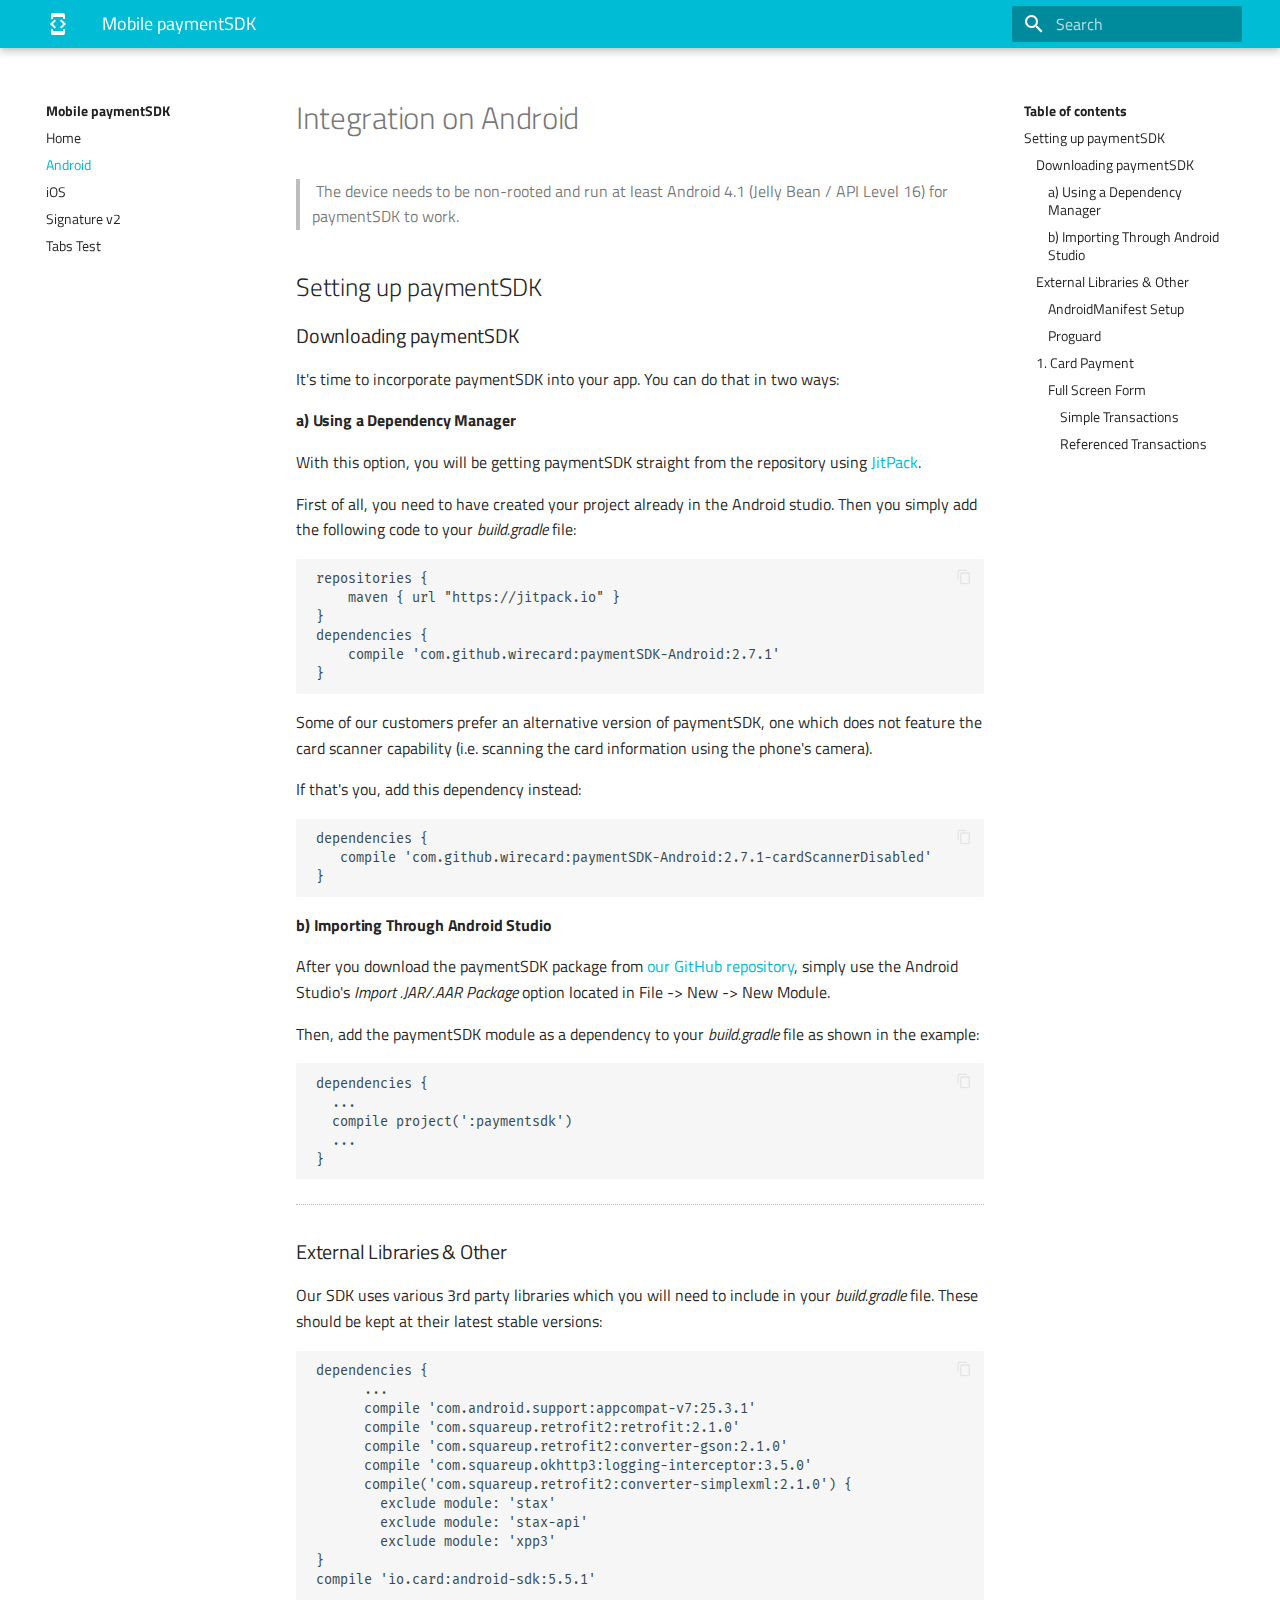
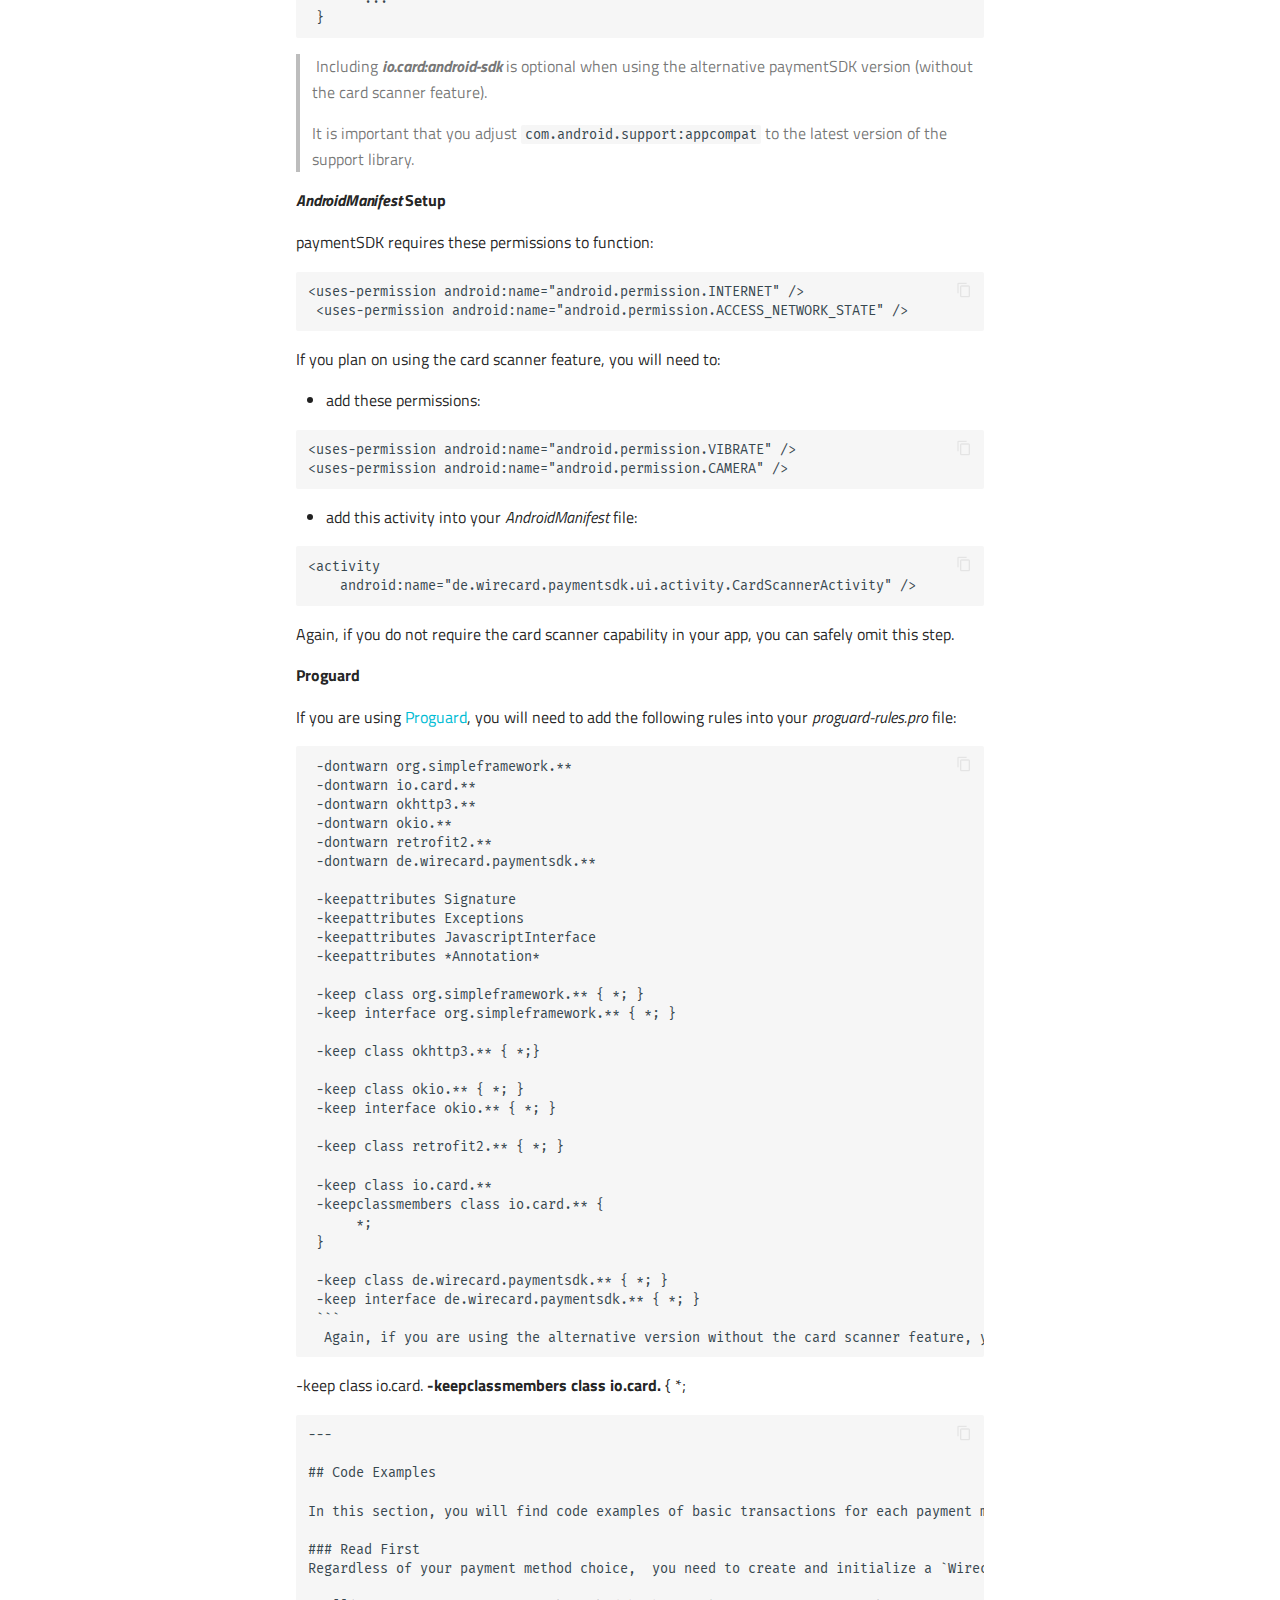
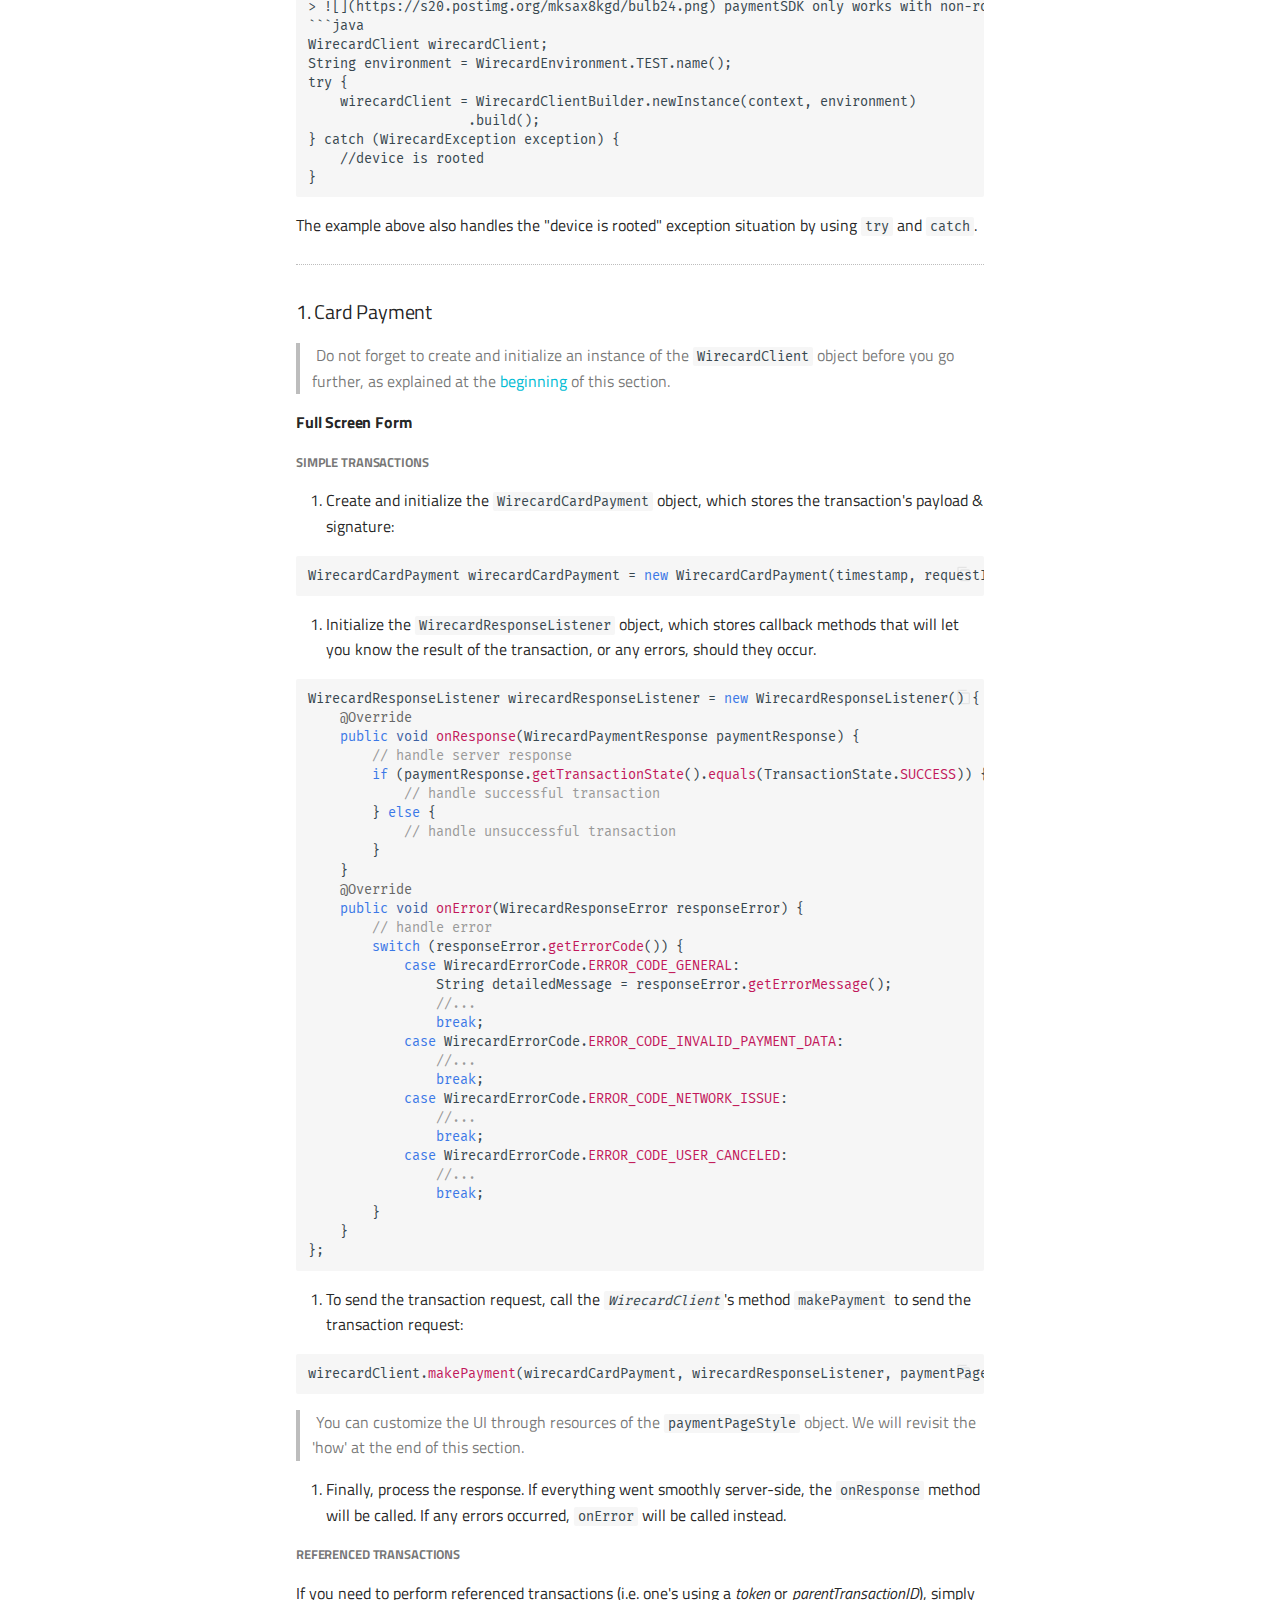
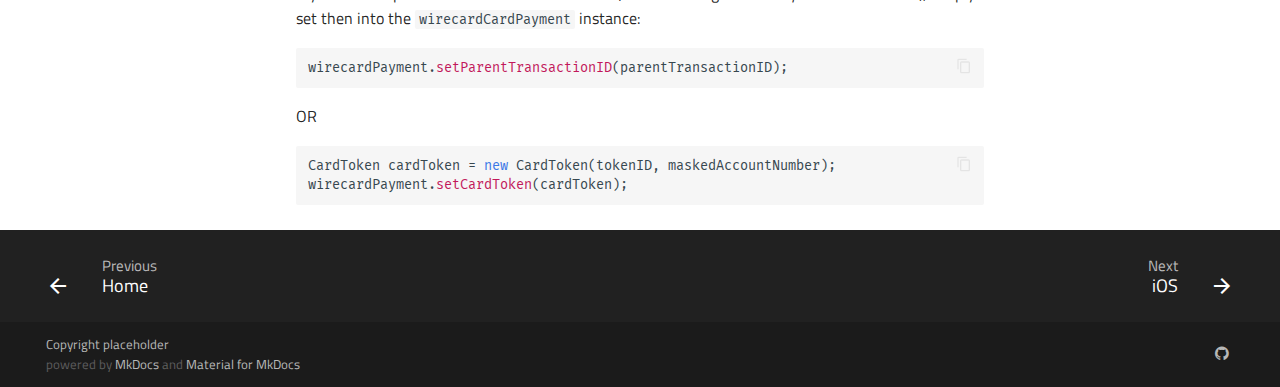
==== commit 5774d4fb: "test update" ====
--- a/android/index.html
+++ b/android/index.html
@@ -13,6 +13,8 @@
         <meta name="description" content="A lightweight user interface for Wirecard Payment Gateway">
       
       
+        <link rel="canonical" href="http://tallbru.github.io/android/">
+      
       
         <meta name="author" content="paymentSDK Team">
       
@@ -60,6 +62,8 @@
       
       <link rel="stylesheet" href="https://fonts.googleapis.com/icon?family=Material+Icons">
     
+    
+      <link rel="stylesheet" href="../css/code-tabs.css">
     
     
   </head>
@@ -87,7 +91,7 @@
   <nav class="md-header-nav md-grid">
     <div class="md-flex">
       <div class="md-flex__cell md-flex__cell--shrink">
-        <a href=".." title="Mobile paymentSDK" class="md-header-nav__button md-logo">
+        <a href="http://tallbru.github.io" title="Mobile paymentSDK" class="md-header-nav__button md-logo">
           
             <i class="md-icon">developer_mode</i>
           
@@ -343,6 +347,30 @@
   </li>
 
     
+      
+      
+      
+
+
+  <li class="md-nav__item">
+    <a href="../sigv2/" title="Signature v2" class="md-nav__link">
+      Signature v2
+    </a>
+  </li>
+
+    
+      
+      
+      
+
+
+  <li class="md-nav__item">
+    <a href="../tabtest/" title="Tabs Test" class="md-nav__link">
+      Tabs Test
+    </a>
+  </li>
+
+    
   </ul>
 </nav>
                   </div>
@@ -497,38 +525,32 @@
 <h4 id="a-using-a-dependency-manager">a) Using a Dependency Manager<a class="headerlink" href="#a-using-a-dependency-manager" title="Permanent link">&para;</a></h4>
 <p>With this option, you will be getting paymentSDK straight from the repository using <a href="https://jitpack.io/">JitPack</a>.</p>
 <p>First of all, you need to have created your project already in the Android studio. Then you simply add the following code to your <em>build.gradle</em> file:</p>
-<div class="codehilite"><pre><span></span> repositories {
+<p> <div class=codehilite><pre><span></span> repositories {
      maven { url &quot;https://jitpack.io&quot; }
  }
  dependencies {
      compile &#39;com.github.wirecard:paymentSDK-Android:2.7.1&#39;
  }
-</pre></div>
-
-
+</pre></div></p>
 <p>Some of our customers prefer an alternative version of paymentSDK, one which does not feature the card scanner capability (i.e. scanning the card information using the phone's camera).</p>
 <p>If that's you, add this dependency instead:</p>
-<div class="codehilite"><pre><span></span> dependencies {
+<p> <div class=codehilite><pre><span></span> dependencies {
     compile &#39;com.github.wirecard:paymentSDK-Android:2.7.1-cardScannerDisabled&#39;
  }
-</pre></div>
-
-
+</pre></div></p>
 <h4 id="b-importing-through-android-studio">b) Importing Through Android Studio<a class="headerlink" href="#b-importing-through-android-studio" title="Permanent link">&para;</a></h4>
 <p>After you download the paymentSDK package from <a href="https://github.com/wirecard/paymentSDK-Android">our GitHub repository</a>, simply use the Android Studio's <em>Import .JAR/.AAR Package</em> option located in File -&gt; New -&gt; New Module.</p>
 <p>Then, add the paymentSDK module as a dependency to your <em>build.gradle</em> file as shown in the example:</p>
-<div class="codehilite"><pre><span></span> dependencies {
+<p> <div class=codehilite><pre><span></span> dependencies {
    ...
    compile project(&#39;:paymentsdk&#39;)
    ...
  }
-</pre></div>
-
-
+</pre></div></p>
 <hr />
 <h3 id="external-libraries-other">External Libraries &amp; Other<a class="headerlink" href="#external-libraries-other" title="Permanent link">&para;</a></h3>
 <p>Our SDK uses various 3rd party libraries which you will need to include in your <em>build.gradle</em> file. These should be kept at their latest stable versions:</p>
-<div class="codehilite"><pre><span></span> dependencies {
+<p> <div class=codehilite><pre><span></span> dependencies {
        ...
        compile &#39;com.android.support:appcompat-v7:25.3.1&#39;
        compile &#39;com.squareup.retrofit2:retrofit:2.1.0&#39;
@@ -542,41 +564,33 @@
  compile &#39;io.card:android-sdk:5.5.1&#39; 
        ...
  }
-</pre></div>
-
-
+</pre></div></p>
 <blockquote>
 <p><img alt="" src="https://s20.postimg.org/mksax8kgd/bulb24.png" /> Including <strong><em>io.card:android-sdk</em></strong>  is optional when using the alternative paymentSDK version (without the card scanner feature).</p>
 <p>It is important that you adjust <code>com.android.support:appcompat</code> to the latest version of the support library.</p>
 </blockquote>
 <h4 id="androidmanifest-setup"><em>AndroidManifest</em> Setup<a class="headerlink" href="#androidmanifest-setup" title="Permanent link">&para;</a></h4>
 <p>paymentSDK  requires these permissions to function:</p>
-<div class="codehilite"><pre><span></span>&lt;uses-permission android:name=&quot;android.permission.INTERNET&quot; /&gt;
+<p> <div class=codehilite><pre><span></span>&lt;uses-permission android:name=&quot;android.permission.INTERNET&quot; /&gt;
  &lt;uses-permission android:name=&quot;android.permission.ACCESS_NETWORK_STATE&quot; /&gt;
-</pre></div>
-
-
+</pre></div></p>
 <p>If you plan on using the card scanner feature, you will need to:</p>
 <ul>
 <li>add these permissions:</li>
 </ul>
-<div class="codehilite"><pre><span></span>&lt;uses-permission android:name=&quot;android.permission.VIBRATE&quot; /&gt;
+<p> <div class=codehilite><pre><span></span>&lt;uses-permission android:name=&quot;android.permission.VIBRATE&quot; /&gt;
 &lt;uses-permission android:name=&quot;android.permission.CAMERA&quot; /&gt; 
-</pre></div>
-
-
+</pre></div></p>
 <ul>
 <li>add this activity into your <em>AndroidManifest</em> file:</li>
 </ul>
-<div class="codehilite"><pre><span></span>&lt;activity
+<p> <div class=codehilite><pre><span></span>&lt;activity
     android:name=&quot;de.wirecard.paymentsdk.ui.activity.CardScannerActivity&quot; /&gt; 
-</pre></div>
-
-
+</pre></div></p>
 <p>Again, if you do not require the card scanner capability in your app, you can safely omit this step. </p>
 <h4 id="proguard">Proguard<a class="headerlink" href="#proguard" title="Permanent link">&para;</a></h4>
 <p>If you are using <a href="https://www.guardsquare.com/en/proguard">Proguard</a>, you will need to add the following rules into your <em>proguard-rules.pro</em> file:</p>
-<div class="codehilite"><pre><span></span> -dontwarn org.simpleframework.**
+<p> <div class=codehilite><pre><span></span> -dontwarn org.simpleframework.**
  -dontwarn io.card.**
  -dontwarn okhttp3.**
  -dontwarn okio.**
@@ -607,13 +621,11 @@
  -keep interface de.wirecard.paymentsdk.** { *; }
  ```
   Again, if you are using the alternative version without the card scanner feature, you can leave out this part:
-</pre></div>
-
-
+</pre></div></p>
 <p>-keep class io.card.<strong>
  -keepclassmembers class io.card.</strong> {
       *;</p>
-<div class="codehilite"><pre><span></span>---
+<p> <div class=codehilite><pre><span></span>---
 
 ## Code Examples
 
@@ -632,9 +644,7 @@
 } catch (WirecardException exception) {
     //device is rooted
 }
-</pre></div>
-
-
+</pre></div></p>
 <p>The example above also handles the "device is rooted" exception situation by using <code>try</code> and <code>catch</code>.</p>
 <hr />
 <h3 id="1-card-payment">1. Card Payment<a class="headerlink" href="#1-card-payment" title="Permanent link">&para;</a></h3>
@@ -646,53 +656,47 @@
 <ol>
 <li>Create and initialize the  <code>WirecardCardPayment</code> object, which stores the transaction's payload &amp; signature:</li>
 </ol>
-<div class="codehilite"><pre><span></span><span class="n">WirecardCardPayment</span> <span class="n">wirecardCardPayment</span> <span class="o">=</span> <span class="k">new</span> <span class="n">WirecardCardPayment</span><span class="o">(</span><span class="n">timestamp</span><span class="o">,</span> <span class="n">requestID</span><span class="o">,</span> <span class="n">merchantID</span><span class="o">,</span> <span class="n">transactionType</span><span class="o">,</span> <span class="n">amount</span><span class="o">,</span> <span class="n">currency</span><span class="o">,</span> <span class="n">signature</span><span class="o">);</span>
-</pre></div>
-
-
+<p> <div class=codehilite><pre><span></span><span class=n>WirecardCardPayment</span> <span class=n>wirecardCardPayment</span> <span class=o>=</span> <span class=k>new</span> <span class=n>WirecardCardPayment</span><span class=o>(</span><span class=n>timestamp</span><span class=o>,</span> <span class=n>requestID</span><span class=o>,</span> <span class=n>merchantID</span><span class=o>,</span> <span class=n>transactionType</span><span class=o>,</span> <span class=n>amount</span><span class=o>,</span> <span class=n>currency</span><span class=o>,</span> <span class=n>signature</span><span class=o>);</span>
+</pre></div></p>
 <ol>
 <li>Initialize the <code>WirecardResponseListener</code> object, which stores callback methods that will let you know the result of the transaction, or any errors, should they occur.</li>
 </ol>
-<div class="codehilite"><pre><span></span><span class="n">WirecardResponseListener</span> <span class="n">wirecardResponseListener</span> <span class="o">=</span> <span class="k">new</span> <span class="n">WirecardResponseListener</span><span class="o">()</span> <span class="o">{</span>
-    <span class="nd">@Override</span>
-    <span class="kd">public</span> <span class="kt">void</span> <span class="nf">onResponse</span><span class="o">(</span><span class="n">WirecardPaymentResponse</span> <span class="n">paymentResponse</span><span class="o">)</span> <span class="o">{</span>
-        <span class="c1">// handle server response</span>
-        <span class="k">if</span> <span class="o">(</span><span class="n">paymentResponse</span><span class="o">.</span><span class="na">getTransactionState</span><span class="o">().</span><span class="na">equals</span><span class="o">(</span><span class="n">TransactionState</span><span class="o">.</span><span class="na">SUCCESS</span><span class="o">))</span> <span class="o">{</span>
-            <span class="c1">// handle successful transaction</span>
-        <span class="o">}</span> <span class="k">else</span> <span class="o">{</span>
-            <span class="c1">// handle unsuccessful transaction</span>
-        <span class="o">}</span>
-    <span class="o">}</span>
-    <span class="nd">@Override</span>
-    <span class="kd">public</span> <span class="kt">void</span> <span class="nf">onError</span><span class="o">(</span><span class="n">WirecardResponseError</span> <span class="n">responseError</span><span class="o">)</span> <span class="o">{</span>
-        <span class="c1">// handle error</span>
-        <span class="k">switch</span> <span class="o">(</span><span class="n">responseError</span><span class="o">.</span><span class="na">getErrorCode</span><span class="o">())</span> <span class="o">{</span>
-            <span class="k">case</span> <span class="n">WirecardErrorCode</span><span class="o">.</span><span class="na">ERROR_CODE_GENERAL</span><span class="o">:</span>
-                <span class="n">String</span> <span class="n">detailedMessage</span> <span class="o">=</span> <span class="n">responseError</span><span class="o">.</span><span class="na">getErrorMessage</span><span class="o">();</span>
-                <span class="c1">//...</span>
-                <span class="k">break</span><span class="o">;</span>
-            <span class="k">case</span> <span class="n">WirecardErrorCode</span><span class="o">.</span><span class="na">ERROR_CODE_INVALID_PAYMENT_DATA</span><span class="o">:</span>
-                <span class="c1">//...</span>
-                <span class="k">break</span><span class="o">;</span>
-            <span class="k">case</span> <span class="n">WirecardErrorCode</span><span class="o">.</span><span class="na">ERROR_CODE_NETWORK_ISSUE</span><span class="o">:</span>
-                <span class="c1">//...</span>
-                <span class="k">break</span><span class="o">;</span>
-            <span class="k">case</span> <span class="n">WirecardErrorCode</span><span class="o">.</span><span class="na">ERROR_CODE_USER_CANCELED</span><span class="o">:</span>
-                <span class="c1">//...</span>
-                <span class="k">break</span><span class="o">;</span>
-        <span class="o">}</span>
-    <span class="o">}</span>
-<span class="o">};</span>
-</pre></div>
-
-
+<p> <div class=codehilite><pre><span></span><span class=n>WirecardResponseListener</span> <span class=n>wirecardResponseListener</span> <span class=o>=</span> <span class=k>new</span> <span class=n>WirecardResponseListener</span><span class=o>()</span> <span class=o>{</span>
+    <span class=nd>@Override</span>
+    <span class=kd>public</span> <span class=kt>void</span> <span class=nf>onResponse</span><span class=o>(</span><span class=n>WirecardPaymentResponse</span> <span class=n>paymentResponse</span><span class=o>)</span> <span class=o>{</span>
+        <span class=c1>// handle server response</span>
+        <span class=k>if</span> <span class=o>(</span><span class=n>paymentResponse</span><span class=o>.</span><span class=na>getTransactionState</span><span class=o>().</span><span class=na>equals</span><span class=o>(</span><span class=n>TransactionState</span><span class=o>.</span><span class=na>SUCCESS</span><span class=o>))</span> <span class=o>{</span>
+            <span class=c1>// handle successful transaction</span>
+        <span class=o>}</span> <span class=k>else</span> <span class=o>{</span>
+            <span class=c1>// handle unsuccessful transaction</span>
+        <span class=o>}</span>
+    <span class=o>}</span>
+    <span class=nd>@Override</span>
+    <span class=kd>public</span> <span class=kt>void</span> <span class=nf>onError</span><span class=o>(</span><span class=n>WirecardResponseError</span> <span class=n>responseError</span><span class=o>)</span> <span class=o>{</span>
+        <span class=c1>// handle error</span>
+        <span class=k>switch</span> <span class=o>(</span><span class=n>responseError</span><span class=o>.</span><span class=na>getErrorCode</span><span class=o>())</span> <span class=o>{</span>
+            <span class=k>case</span> <span class=n>WirecardErrorCode</span><span class=o>.</span><span class=na>ERROR_CODE_GENERAL</span><span class=o>:</span>
+                <span class=n>String</span> <span class=n>detailedMessage</span> <span class=o>=</span> <span class=n>responseError</span><span class=o>.</span><span class=na>getErrorMessage</span><span class=o>();</span>
+                <span class=c1>//...</span>
+                <span class=k>break</span><span class=o>;</span>
+            <span class=k>case</span> <span class=n>WirecardErrorCode</span><span class=o>.</span><span class=na>ERROR_CODE_INVALID_PAYMENT_DATA</span><span class=o>:</span>
+                <span class=c1>//...</span>
+                <span class=k>break</span><span class=o>;</span>
+            <span class=k>case</span> <span class=n>WirecardErrorCode</span><span class=o>.</span><span class=na>ERROR_CODE_NETWORK_ISSUE</span><span class=o>:</span>
+                <span class=c1>//...</span>
+                <span class=k>break</span><span class=o>;</span>
+            <span class=k>case</span> <span class=n>WirecardErrorCode</span><span class=o>.</span><span class=na>ERROR_CODE_USER_CANCELED</span><span class=o>:</span>
+                <span class=c1>//...</span>
+                <span class=k>break</span><span class=o>;</span>
+        <span class=o>}</span>
+    <span class=o>}</span>
+<span class=o>};</span>
+</pre></div></p>
 <ol>
 <li>To send the transaction request, call the <em><code>WirecardClient</code></em>'s method <code>makePayment</code> to send the transaction request:</li>
 </ol>
-<div class="codehilite"><pre><span></span><span class="n">wirecardClient</span><span class="o">.</span><span class="na">makePayment</span><span class="o">(</span><span class="n">wirecardCardPayment</span><span class="o">,</span> <span class="n">wirecardResponseListener</span><span class="o">,</span> <span class="n">paymentPageStyle</span><span class="o">);</span>
-</pre></div>
-
-
+<p> <div class=codehilite><pre><span></span><span class=n>wirecardClient</span><span class=o>.</span><span class=na>makePayment</span><span class=o>(</span><span class=n>wirecardCardPayment</span><span class=o>,</span> <span class=n>wirecardResponseListener</span><span class=o>,</span> <span class=n>paymentPageStyle</span><span class=o>);</span>
+</pre></div></p>
 <blockquote>
 <p><img alt="" src="https://s20.postimg.org/gax1a8l1p/book24.png" /> You can customize the UI through resources of the <code>paymentPageStyle</code> object. We will revisit the 'how' at the end of this section.</p>
 </blockquote>
@@ -701,14 +705,12 @@
 </ol>
 <h5 id="referenced-transactions">Referenced Transactions<a class="headerlink" href="#referenced-transactions" title="Permanent link">&para;</a></h5>
 <p>If you need to perform referenced transactions (i.e. one's using a <em>token</em> or <em>parentTransactionID</em>), simply set then into the <code>wirecardCardPayment</code> instance:</p>
-<div class="codehilite"><pre><span></span><span class="n">wirecardPayment</span><span class="o">.</span><span class="na">setParentTransactionID</span><span class="o">(</span><span class="n">parentTransactionID</span><span class="o">);</span>
-</pre></div>
-
-
+<p> <div class=codehilite><pre><span></span><span class=n>wirecardPayment</span><span class=o>.</span><span class=na>setParentTransactionID</span><span class=o>(</span><span class=n>parentTransactionID</span><span class=o>);</span>
+</pre></div></p>
 <p>OR</p>
-<div class="codehilite"><pre><span></span><span class="n">CardToken</span> <span class="n">cardToken</span> <span class="o">=</span> <span class="k">new</span> <span class="n">CardToken</span><span class="o">(</span><span class="n">tokenID</span><span class="o">,</span> <span class="n">maskedAccountNumber</span><span class="o">);</span>
-<span class="n">wirecardPayment</span><span class="o">.</span><span class="na">setCardToken</span><span class="o">(</span><span class="n">cardToken</span><span class="o">);</span>
-</pre></div>
+<p> <div class=codehilite><pre><span></span><span class=n>CardToken</span> <span class=n>cardToken</span> <span class=o>=</span> <span class=k>new</span> <span class=n>CardToken</span><span class=o>(</span><span class=n>tokenID</span><span class=o>,</span> <span class=n>maskedAccountNumber</span><span class=o>);</span>
+<span class=n>wirecardPayment</span><span class=o>.</span><span class=na>setCardToken</span><span class=o>(</span><span class=n>cardToken</span><span class=o>);</span>
+</pre></div></p>
                 
                   
                 
@@ -796,6 +798,8 @@
       
       <script>app.initialize({version:"0.17.3",url:{base:".."}})</script>
       
+        <script src="../js/tabhack.js"></script>
+      
     
     
       
--- a/css/code-tabs.css
+++ b/css/code-tabs.css
@@ -0,0 +1,44 @@
+.md-fenced-code-tabs * {
+    box-sizing: border-box;
+}
+
+.md-fenced-code-tabs {
+    display: flex;
+    position: relative;
+    flex-wrap: wrap;
+    width: 100%;
+}
+
+.md-fenced-code-tabs input {
+    position: absolute;
+    opacity: 0;
+}
+
+.md-fenced-code-tabs label {
+    width: auto;
+    padding: 4px;
+    margin: 0 8px;
+    cursor: pointer;
+    color: #aaa;
+}
+
+.md-fenced-code-tabs input:checked + label {
+    color: #333;
+}
+
+.md-fenced-code-tabs .code-tabpanel {
+    display: none;
+    width: 100%;
+    margin-top: 10px;
+    order: 99;
+}
+
+.md-fenced-code-tabs input:checked + label + .code-tabpanel {
+    display: block;
+}
+
+.md-fenced-code-tabs pre,
+.md-fenced-code-tabs .codehilite {
+    width: 100%;
+    margin: 0px;
+}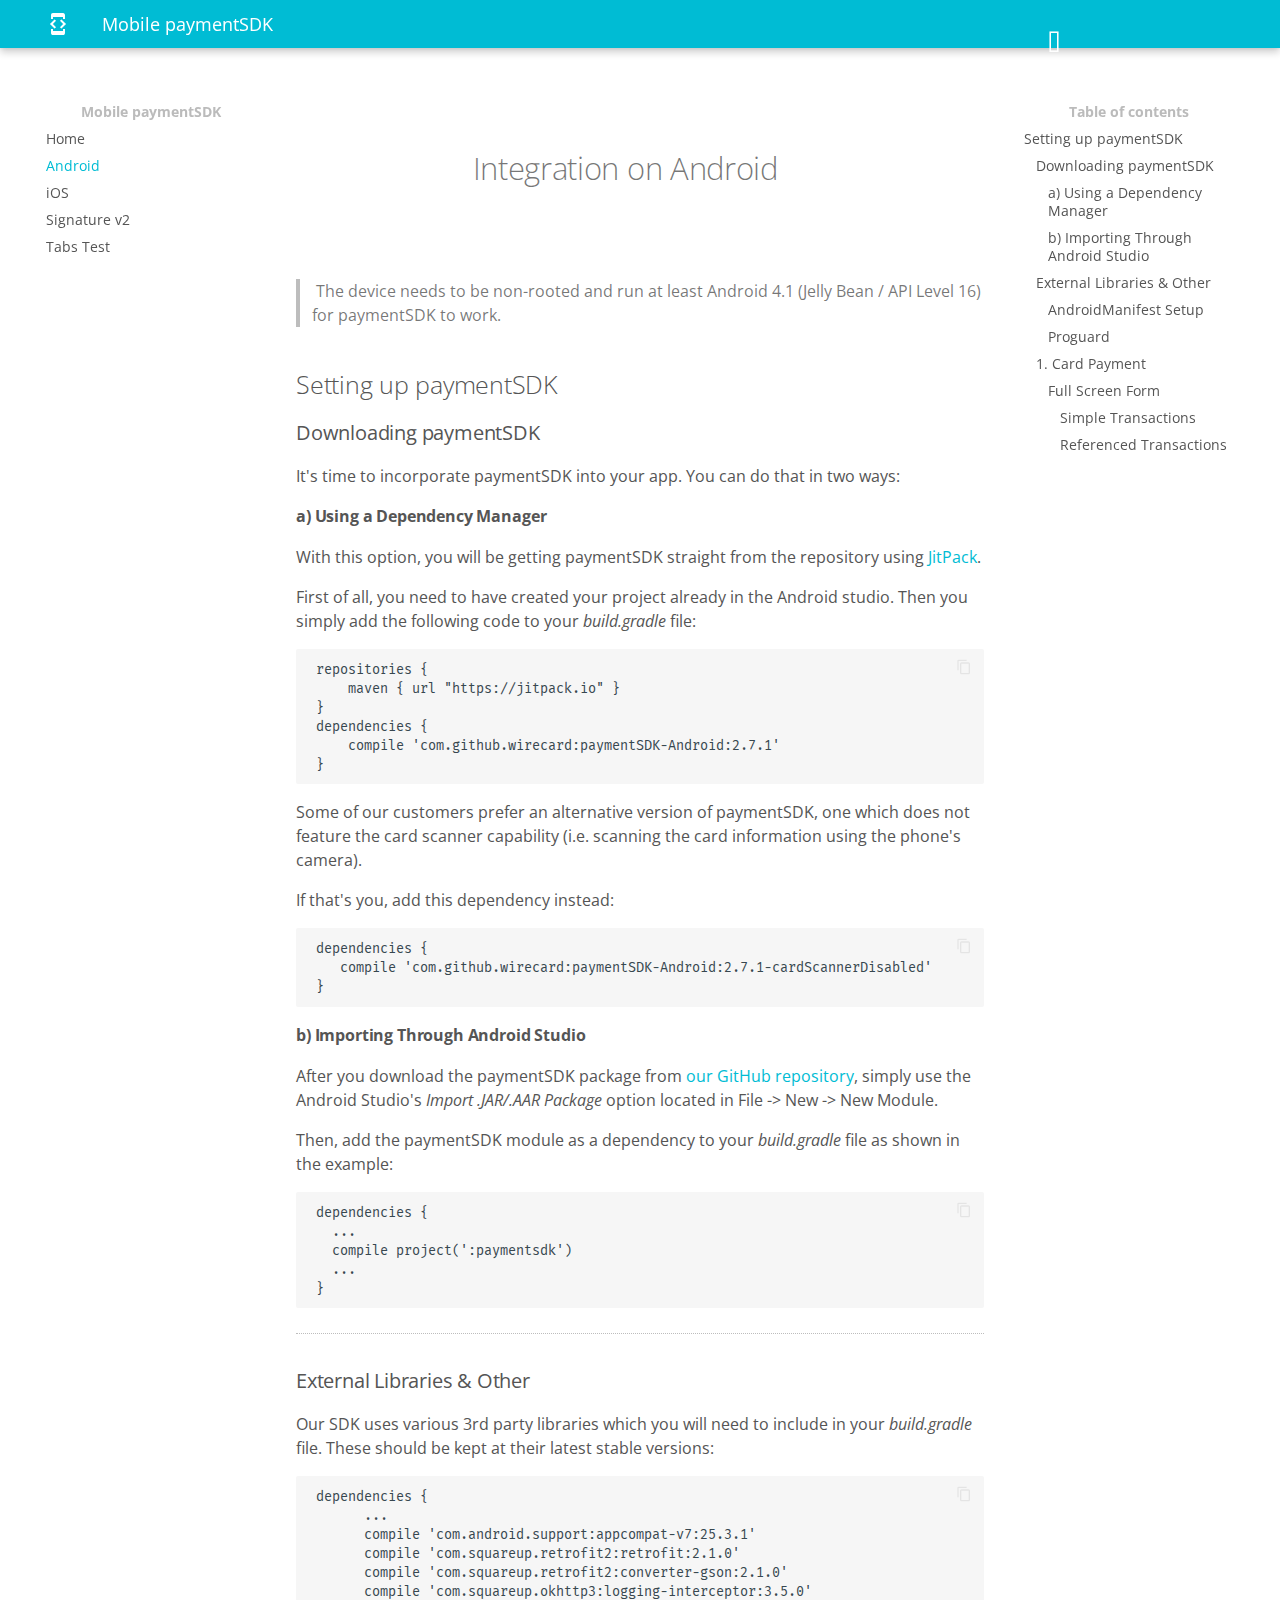
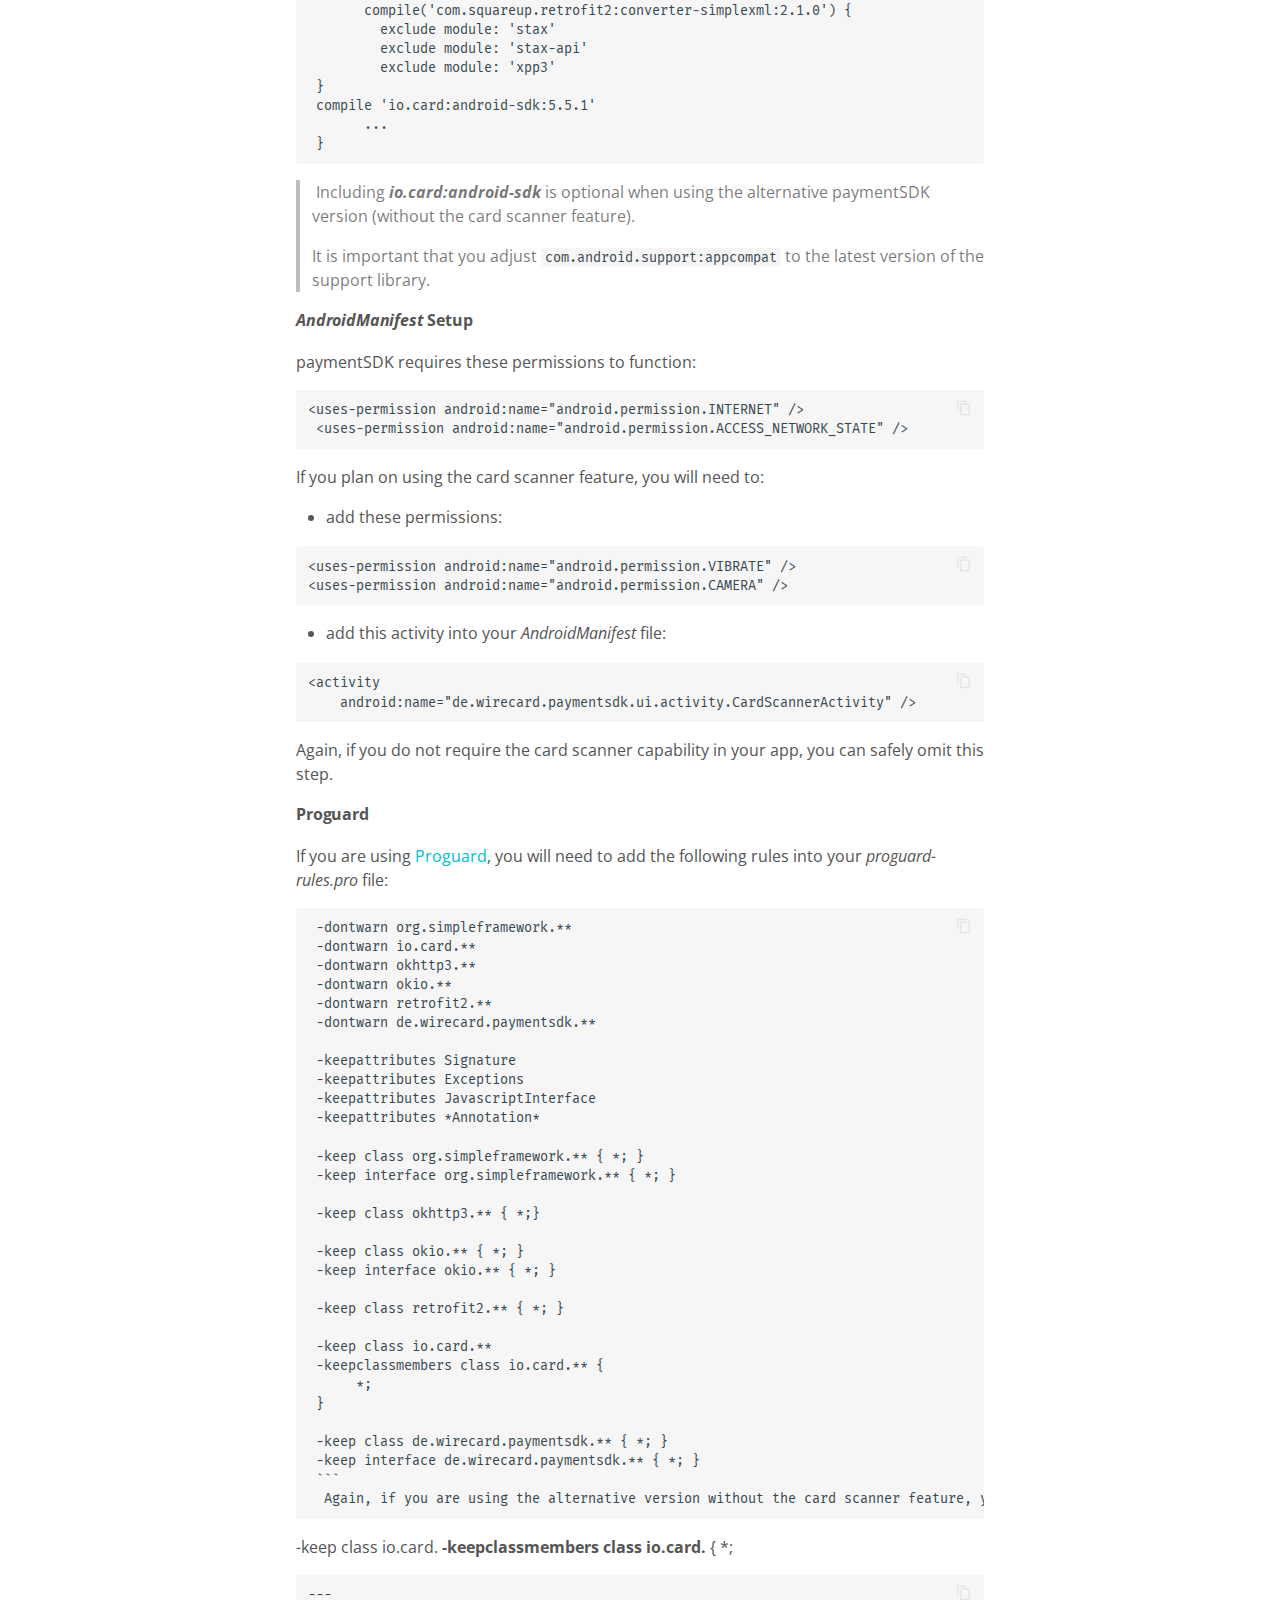
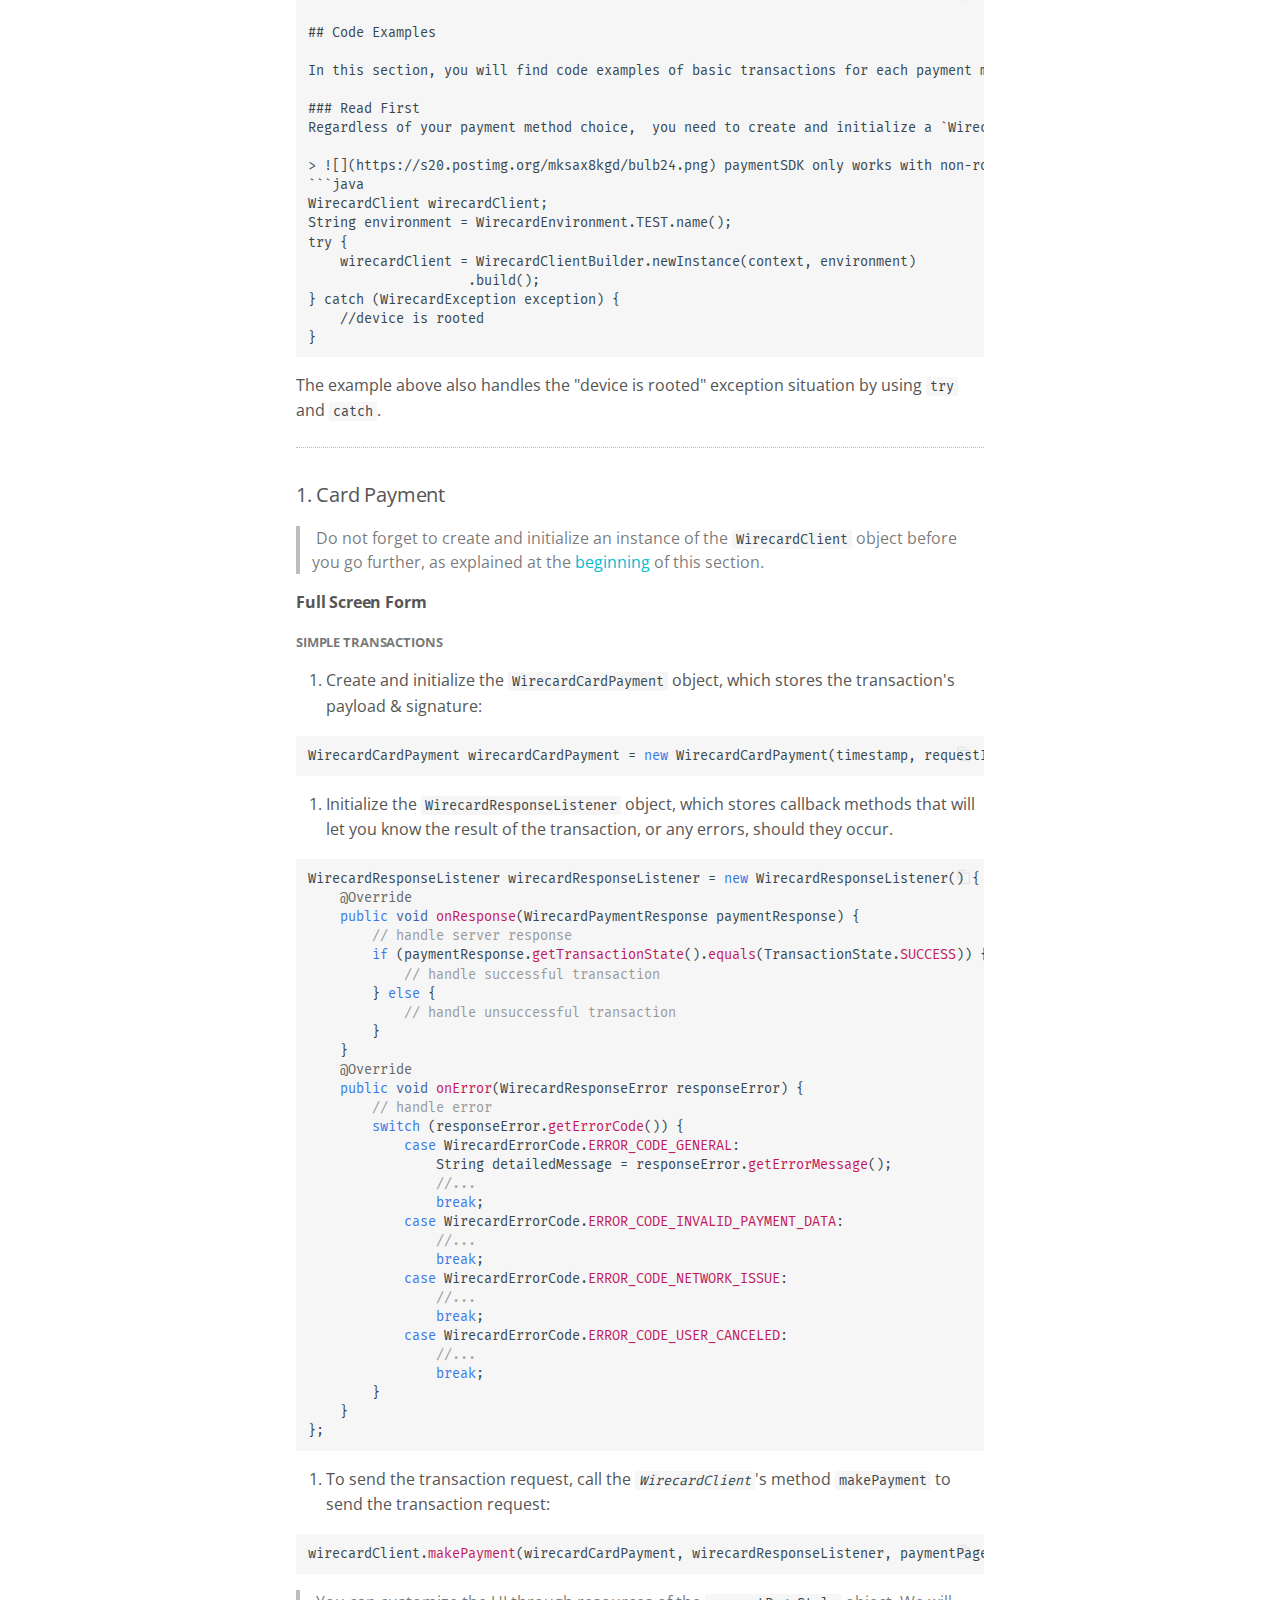
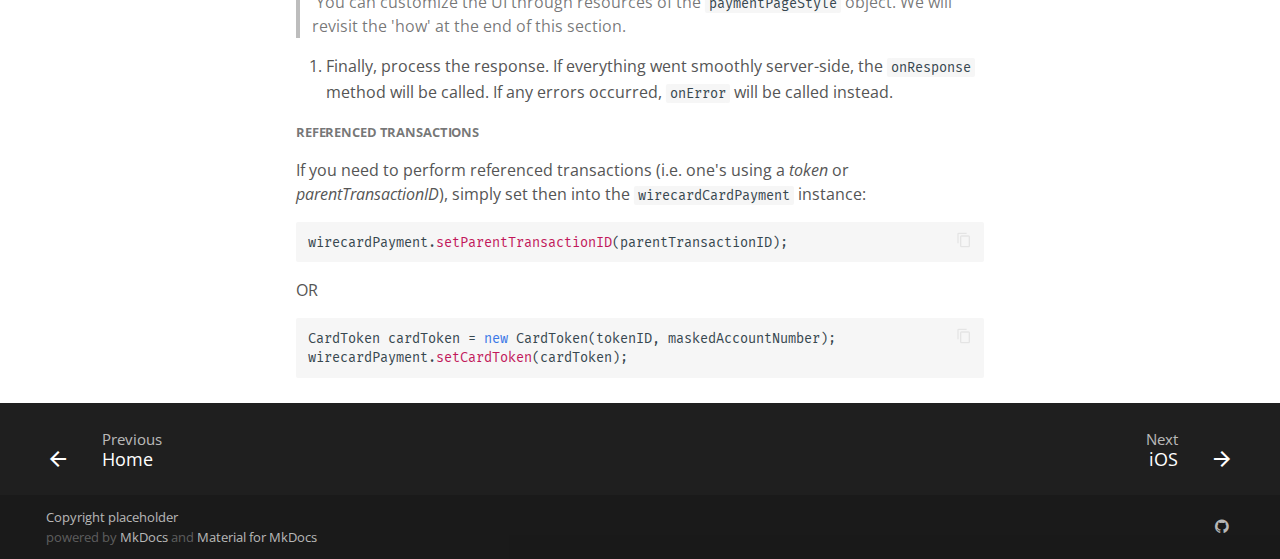
==== commit 948b544e: "Add files via upload" ====
--- a/android/index.html
+++ b/android/index.html
@@ -64,6 +64,8 @@
     
     
       <link rel="stylesheet" href="../css/code-tabs.css">
+    
+      <link rel="stylesheet" href="../css/css-tabs.css">
     
     
   </head>
--- a/css/code-tabs.css
+++ b/css/code-tabs.css
@@ -1,5 +1,12 @@
 .md-fenced-code-tabs * {
     box-sizing: border-box;
+}
+
+.md-fenced-code-tabs {
+    box-sizing: border-box;
+    box-shadow: 0 2px 2px 0 rgba(0,0,0,.14), 0 1px 5px 0 rgba(0,0,0,.12), 0 3px 1px -2px rgba(0,0,0,.2);
+    max-width: 100%;
+    border-radius: .2rem;
 }
 
 .md-fenced-code-tabs {
@@ -16,20 +23,19 @@
 
 .md-fenced-code-tabs label {
     width: auto;
-    padding: 4px;
-    margin: 0 8px;
     cursor: pointer;
-    color: #aaa;
+    font-size: 1.28rem;
+    padding: 1.2rem 1.6rem;
 }
 
 .md-fenced-code-tabs input:checked + label {
-    color: #333;
+    color: #03a9f4;
+    border-bottom: 2px solid #03a9f4;
 }
 
 .md-fenced-code-tabs .code-tabpanel {
     display: none;
     width: 100%;
-    margin-top: 10px;
     order: 99;
 }
 
@@ -41,4 +47,6 @@
 .md-fenced-code-tabs .codehilite {
     width: 100%;
     margin: 0px;
+    padding-top: 5px;
+    padding-bottom: 5px;
 }--- a/css/css-tabs.css
+++ b/css/css-tabs.css
@@ -0,0 +1,103 @@
+@import url('https://fonts.googleapis.com/css?family=Open+Sans:400,600,700');
+@import url('https://maxcdn.bootstrapcdn.com/font-awesome/4.7.0/css/font-awesome.min.css');
+
+*, *:before, *:after {
+  margin: 0;
+  padding: 0;
+  box-sizing: border-box;
+}
+
+html, body {
+  height: 100vh;
+}
+
+body {
+  font: 14px/1 'Open Sans', sans-serif;
+  color: #555;
+  background: #eee;
+}
+
+h1 {
+  padding: 50px 0;
+  font-weight: 400;
+  text-align: center;
+}
+
+p {
+  margin: 0 0 20px;
+  line-height: 1.5;
+}
+
+main {
+  min-width: 320px;
+  max-width: 800px;
+  padding: 50px;
+  margin: 0 auto;
+  background: #fff;
+}
+
+section {
+  display: none;
+  padding: 20px 0 0;
+  border-top: 1px solid #ddd;
+}
+
+input {
+  display: none;
+}
+
+label {
+  display: inline-block;
+  margin: 0 0 -1px;
+  padding: 15px 25px;
+  font-weight: 600;
+  text-align: center;
+  color: #bbb;
+  border: 1px solid transparent;
+}
+
+label:before {
+  font-family: fontawesome;
+  font-weight: normal;
+  margin-right: 10px;
+}
+
+/*label[for*='1']:before { content: '\f1cb'; }
+label[for*='2']:before { content: '\f17d'; }
+label[for*='3']:before { content: '\f16b'; }
+label[for*='4']:before { content: '\f1a9'; }
+*/
+label:hover {
+  color: #888;
+  cursor: pointer;
+}
+
+input:checked + label {
+  color: #555;
+  border: 1px solid #ddd;
+  border-top: 2px solid orange;
+  border-bottom: 1px solid #fff;
+}
+
+#tab1:checked ~ #content1,
+#tab2:checked ~ #content2,
+#tab3:checked ~ #content3,
+#tab4:checked ~ #content4 {
+  display: block;
+}
+
+@media screen and (max-width: 650px) {
+  label {
+    font-size: 0;
+  }
+  label:before {
+    margin: 0;
+    font-size: 18px;
+  }
+}
+
+@media screen and (max-width: 400px) {
+  label {
+    padding: 15px;
+  }
+}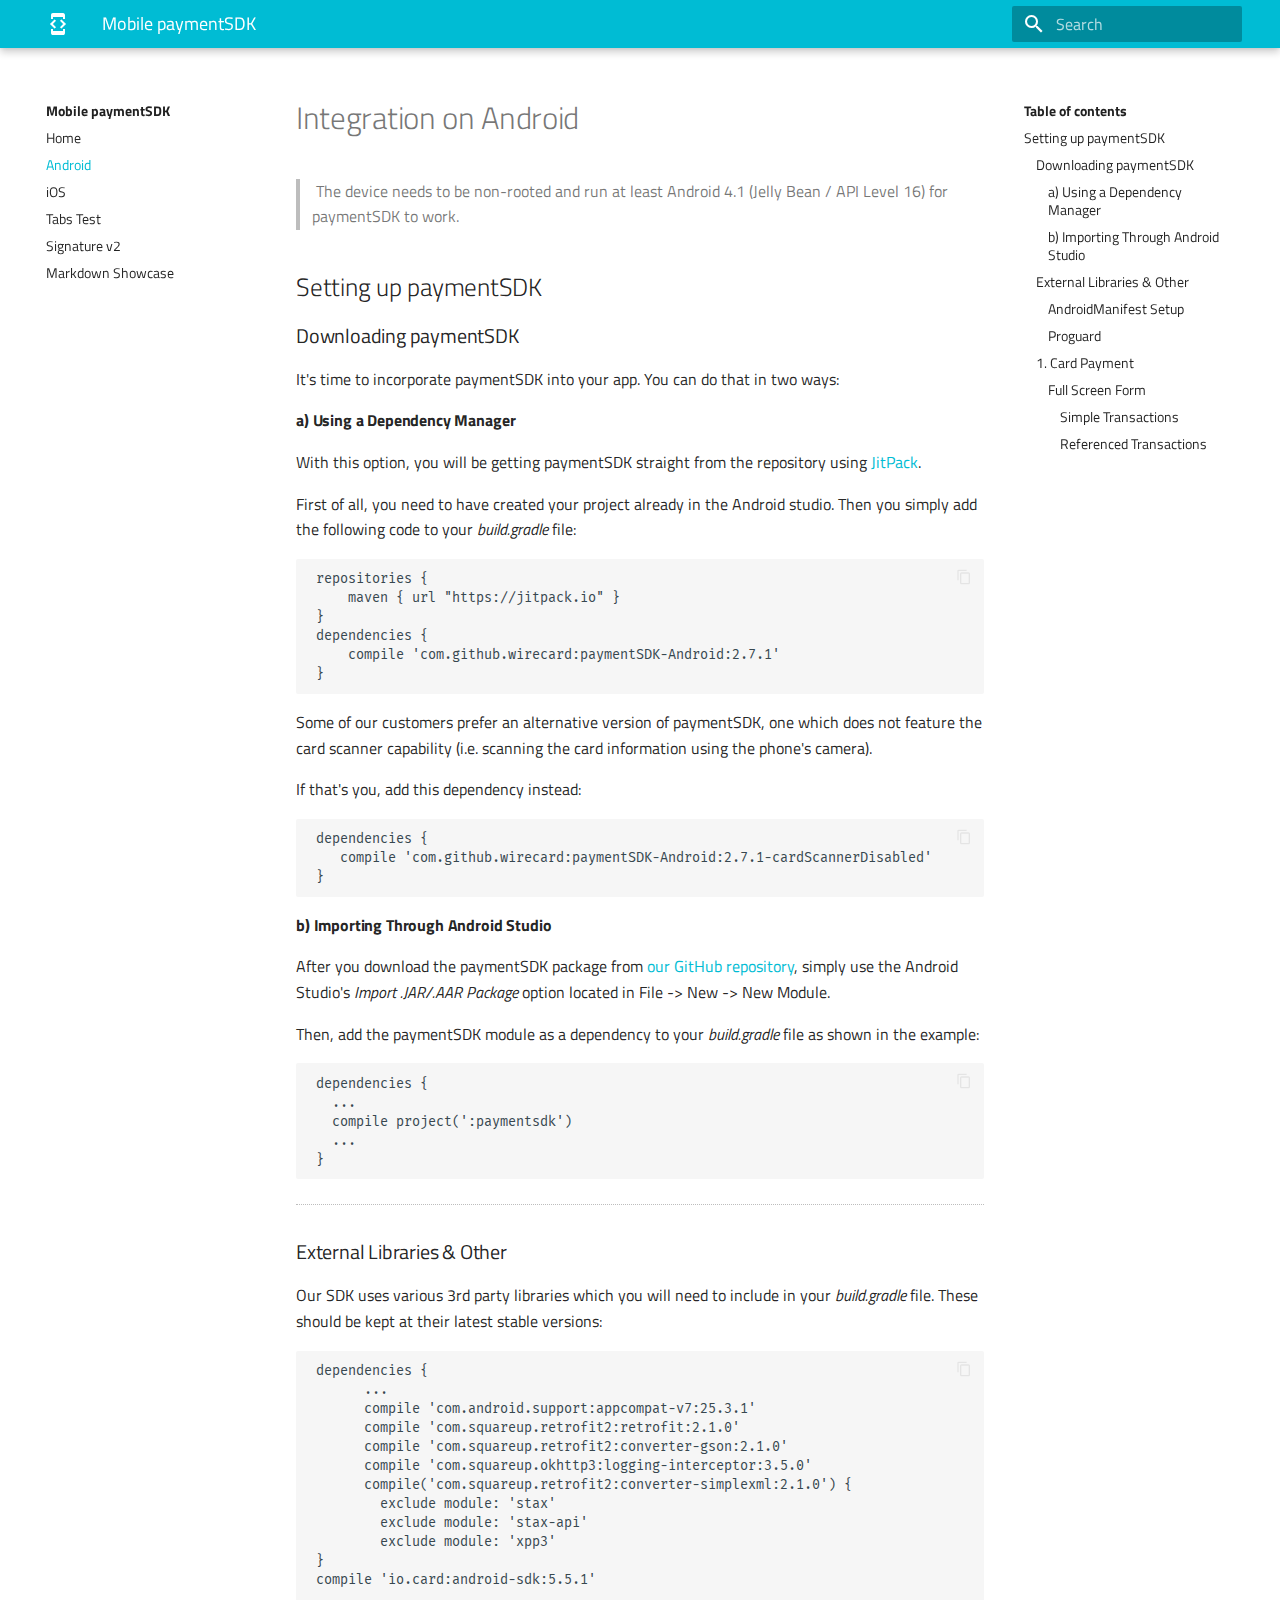
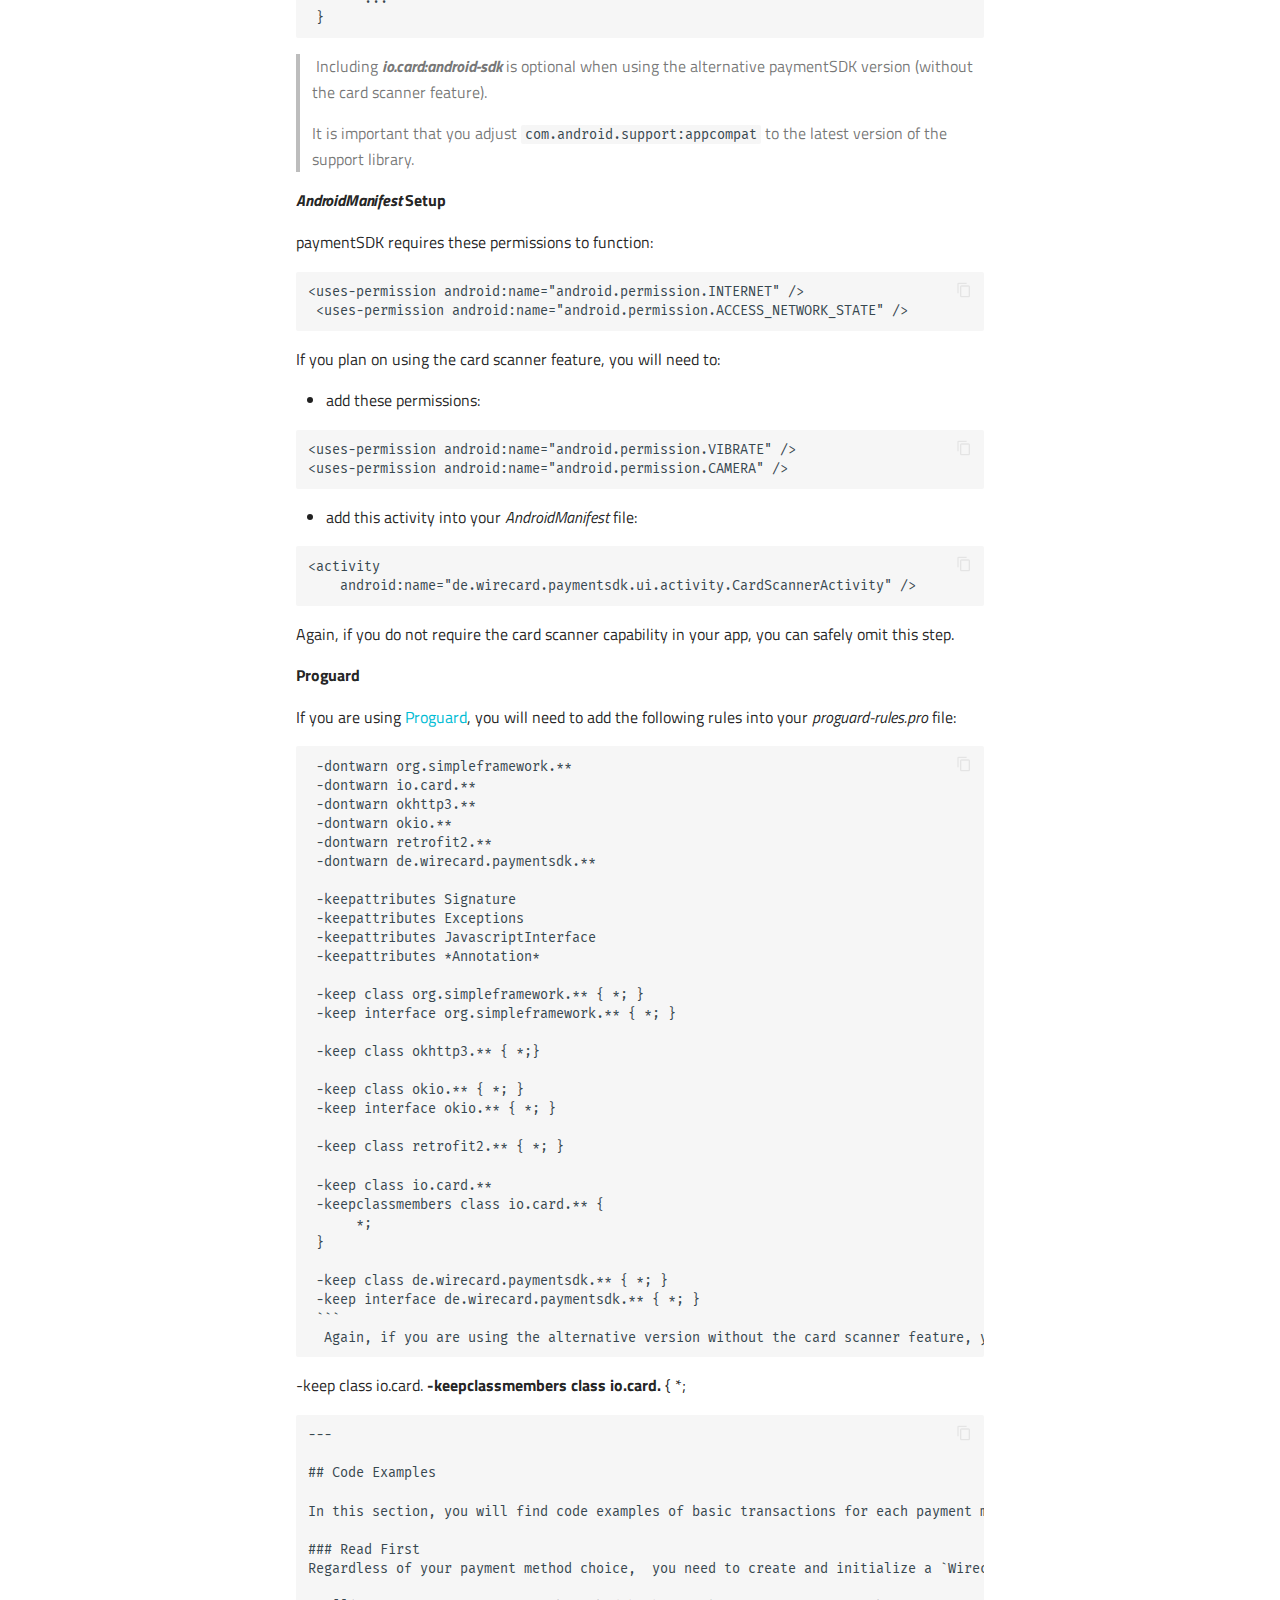
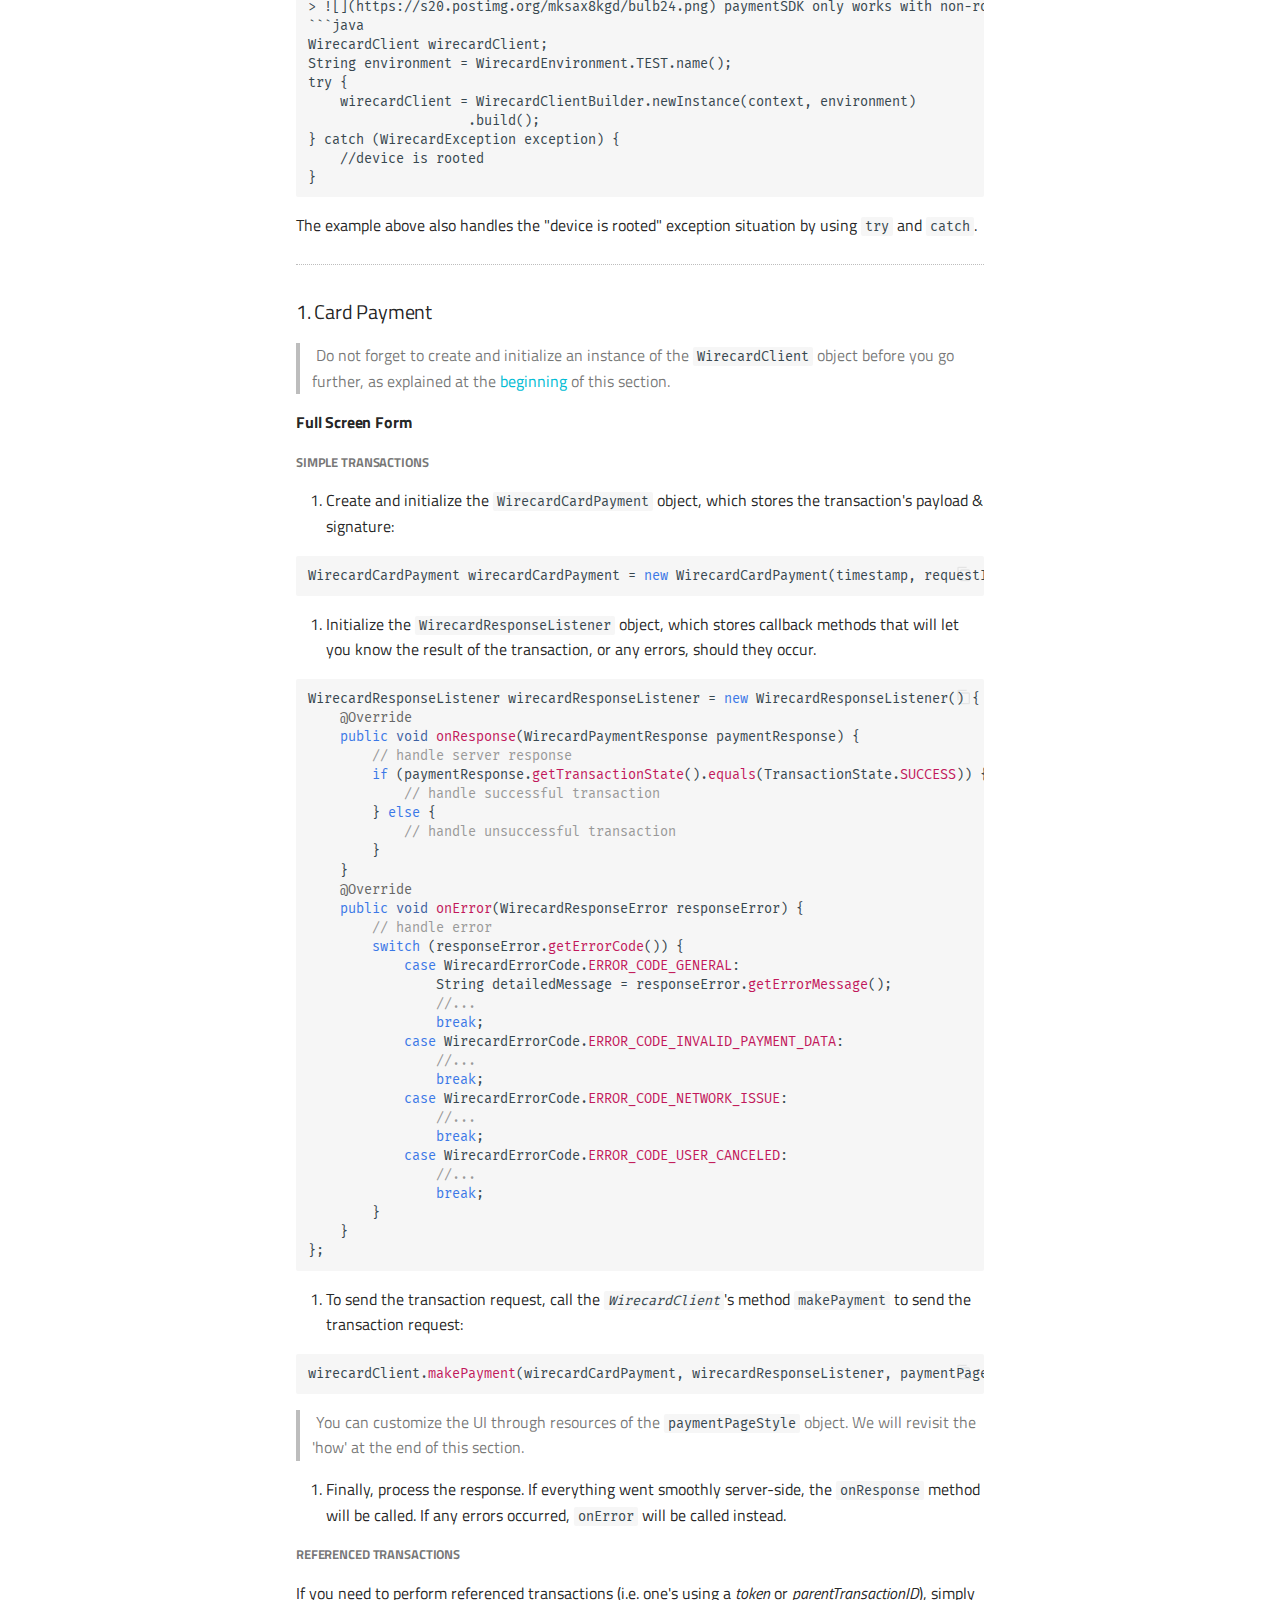
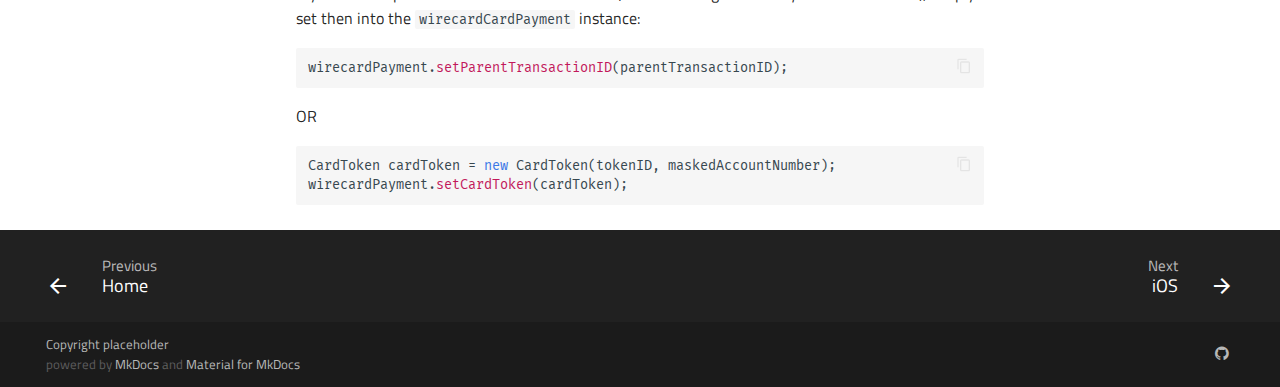
==== commit 2a0a90ad: "Add files via upload" ====
--- a/android/index.html
+++ b/android/index.html
@@ -64,8 +64,6 @@
     
     
       <link rel="stylesheet" href="../css/code-tabs.css">
-    
-      <link rel="stylesheet" href="../css/css-tabs.css">
     
     
   </head>
@@ -355,6 +353,18 @@
 
 
   <li class="md-nav__item">
+    <a href="../tabtest/" title="Tabs Test" class="md-nav__link">
+      Tabs Test
+    </a>
+  </li>
+
+    
+      
+      
+      
+
+
+  <li class="md-nav__item">
     <a href="../sigv2/" title="Signature v2" class="md-nav__link">
       Signature v2
     </a>
@@ -367,8 +377,8 @@
 
 
   <li class="md-nav__item">
-    <a href="../tabtest/" title="Tabs Test" class="md-nav__link">
-      Tabs Test
+    <a href="../markdownsupport/" title="Markdown Showcase" class="md-nav__link">
+      Markdown Showcase
     </a>
   </li>
 
